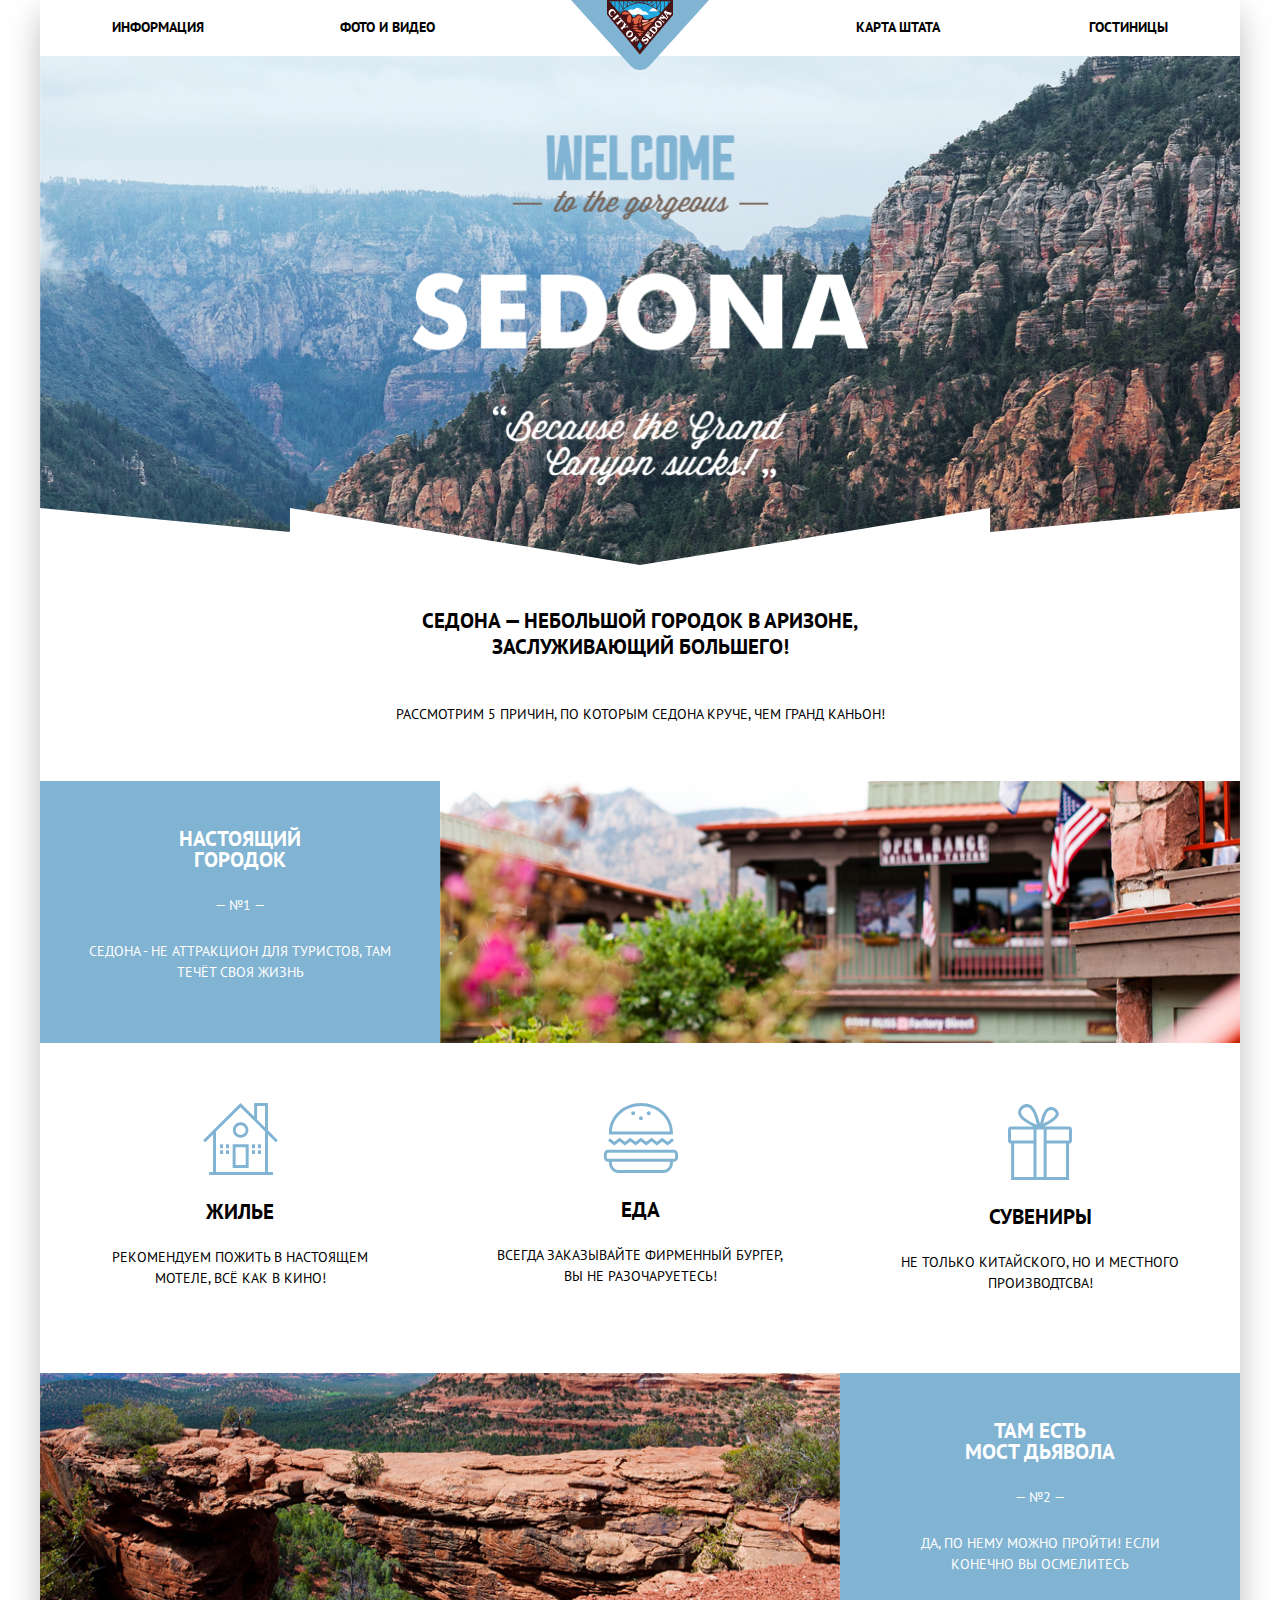
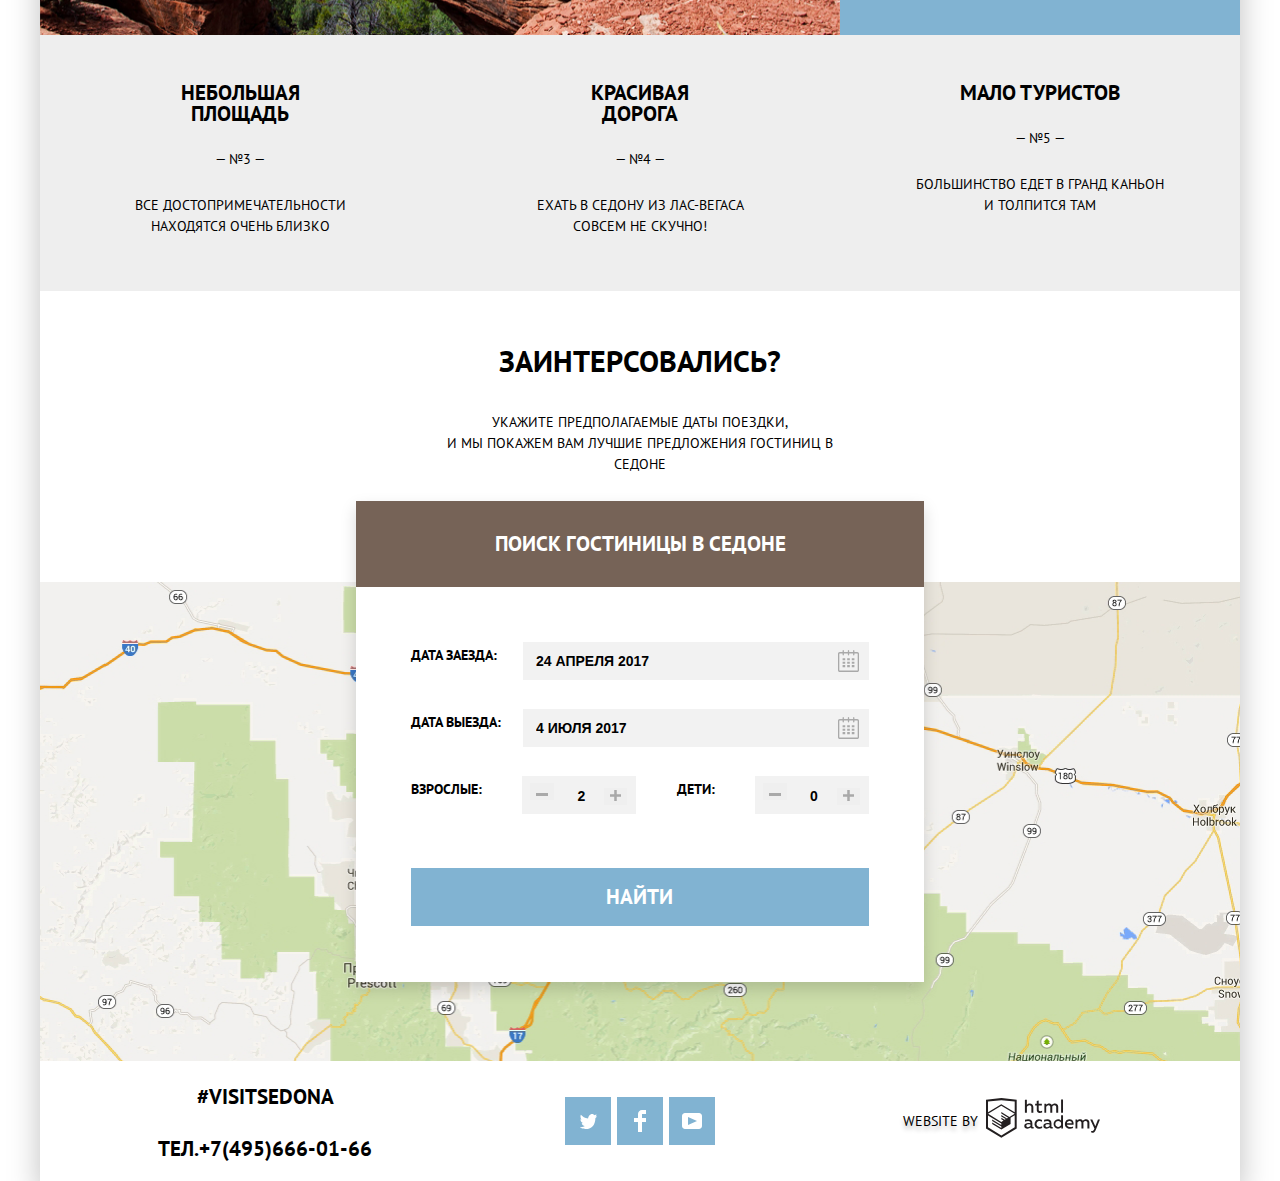
==== index.html @ 3cff4881 "Преобразовала html и css, исправила ошибки в Валидаторе" ====
<!DOCTYPE html>
<html class="page" lang="ru">
   <head>
      <meta charset="utf-8">
      <title>HTML Academy: Седона</title>
      <link href="https://fonts.googleapis.com/css2?family=PT+Sans:wght@400;700&display=swap" rel="stylesheet">
      <link href="normalize.css" rel="stylesheet">
      <link href="css/style.css" rel="stylesheet">
   </head>
   <body class="page-body">
      <div class="page-body-wrapper">
         <!--
            <p>Репозиторий создан для обучения на профессиональном онлайн‑курсе «<a href="https://htmlacademy.ru/intensive/htmlcss">HTML и CSS, уровень 1</a>».</p> -->
         <header class="main-header">
            <nav class="main-navigation">
               <a class="main-header-logo">
               <img src="img/logo.svg" width="138" height="70" alt="Логотип туристического города Седона">
               </a>
               <div class="main-header-bar">
                  <div class="main-navigation-wrapper">
                     <ul class="site-navigation">
                        <li class="site-navigation-item site-navigation-item-left"> <a href="#"> Информация </a></li>
                        <li class="site-navigation-item site-navigation-item-left"> <a href="#"> Фото и видео </a></li>
                        <li class="site-navigation-item site-navigation-item-right"> <a href="#"> Карта штата </a></li>
                        <li class="site-navigation-item site-navigation-item-right"> <a href="hotels.html"> Гостиницы </a></li>
                     </ul>
                  </div>
               </div>
            </nav>
         </header>
         <main class="page-index container">
            <h1 class="visually-hidden"> Туристический город Седона </h1>
            <section class="image">
               <h2 class="visually-hidden"> Баннер г. Седона </h2>
               <img class="background-banner" src="img/sedonaview.jpg" width="1200" height="509" alt="Баннер г. Седона">
               <img class="background-text" src="img/welcome.png" width="457" height="351" alt=""> 
               <img class="image-line" src="img/Shape.png" width="1200" height="57" alt=""> 
            </section>
            <section class="subtitle">
               <h2 class="subtitle-title"> Седона &mdash; небольшой городок в Аризоне, заслуживающий большего! </h2>
               <p>Рассмотрим 5 причин, по которым Седона круче, чем Гранд каньон!</p>
            </section>
            <section class="features">
               <ul class="features-list">
                  <li class="feature-item">
                     <div class="feature-item-one">
                        <div class="feature-item-one-content">
                           <h3 class="section-title"> Настоящий городок </h3>
                           <p class="number">&#8212; №1 &#8212;</p>
                           <p>Седона - не аттракцион для туристов, там течёт своя жизнь</p>
                        </div>
                        <div class="feature-item-one-photo">
                           <img src="img/realcity.jpg" width="800" height="256" alt="Фотография г. Седона">
                        </div>
                     </div>
                     <h3 class="visually-hidden"> Что есть в Седоне? </h3>
                     <ul class="tourism-list">
                        <li class="tourism-item">
                           <div><img src="img/icon-house.svg" width="75" height="72" alt=""></div>
                           <h3 class="section-title"> Жилье </h3>
                           <p>Рекомендуем пожить в настоящем мотеле, всё как в кино!</p>
                        </li>
                        <li class="tourism-item">
                           <div><img src="img/icon-food.svg" width="75" height="70" alt=""></div>
                           <h3 class="section-title"> Еда </h3>
                           <p>Всегда заказывайте фирменный бургер, Вы не разочаруетесь!</p>
                        </li>
                        <li class="tourism-item">
                           <div><img src="img/icon-souvenirs.svg" width="64" height="77" alt=""></div>
                           <h3 class="section-title"> Сувениры</h3>
                           <p>Не только китайского, но и местного производтсва!</p>
                        </li>
                     </ul>
                  </li>
                  <li class="feature-item">
                     <div class="feature-item-two">
                        <div class="feature-item-two-content">
                           <h3 class="section-title"> Там есть<br> мост Дьявола </h3>
                           <p>&#8212; №2 &#8212;</p>
                           <p>Да, по нему можно пройти! Если конечно Вы осмелитесь </p>
                        </div>
                        <div class="feature-item-two-photo">
                           <img src="img/devilbridge.jpg" width="800" height="256" alt="Фотография моста Дьявола"> 
                        </div>
                     </div>
                  </li>
               </ul>
               <ul class="feature-item-content">
                  <li class="feature-item">
                     <h3 class="section-title">Небольшая площадь</h3>
                     <p>&#8212; №3 &#8212;</p>
                     <p>Все достопримечательности находятся очень близко </p>
                  </li>
                  <li class="feature-item">
                     <h3 class="section-title">Красивая дорога</h3>
                     <p>&#8212; №4 &#8212;</p>
                     <p>Ехать в Седону из Лас-Вегаса совсем не скучно!</p>
                  </li>
                  <li class="feature-item">
                     <h3 class="section-title"> Мало туристов </h3>
                     <p>&#8212; №5 &#8212;</p>
                     <p>Большинство едет в Гранд каньон<br> и толпится там</p>
                  </li>
               </ul>
            </section>
            <section class="application">
               <h2 class="application-title"> Заинтерсовались?</h2>
               <p> Укажите предполагаемые даты поездки, <br> и мы покажем Вам лучшие предложения гостиниц в Седоне </p>
            </section>
            <section class="modal-application">
               <div class="modal-application-box">
                  <div class="modal-application-title">
                     <h2>Поиск гостиницы в Седоне</h2>
                  </div>
                  <div class="modal-application-search">
                     <form class="appointment-form" action="https://echo.htmlacademy.ru" method="post">
                        <div class="figure-days">
                           <label for="check-in-date">Дата заезда:</label>
                           <div class="window-metrics">
                              <input id="check-in-date" type="text" name="date" value="24 апреля 2017"> 
                              <a href="#">
                                 <svg aria-label="Иконка Календарь" width="21" height="23" viewBox="0 0 21 23" fill="none" xmlns="http://www.w3.org/2000/svg">
                                    <path fill-rule="evenodd" clip-rule="evenodd" d="M16.406 3.02498H19.251C20.217 3.02498 21 3.84698 21 4.86198V21.164C21 22.179 20.217 23 19.251 23H1.75C0.784 23 0 22.179 0 21.164V4.86198C0 3.84698 0.784 3.02498 1.75 3.02498H4.593V1.64798C4.593 1.26698 4.887 0.958984 5.25 0.958984C5.612 0.958984 5.906 1.26698 5.906 1.64798V3.02498H9.844V1.64798C9.844 1.26698 10.138 0.958984 10.501 0.958984C10.862 0.958984 11.156 1.26698 11.156 1.64798V3.02498H15.094V1.64798C15.094 1.26698 15.387 0.958984 15.75 0.958984C16.112 0.958984 16.406 1.26698 16.406 1.64798V3.02498ZM19.5646 21.484C19.6466 21.3979 19.691 21.2828 19.688 21.164H19.689V4.86198C19.689 4.60898 19.493 4.40298 19.252 4.40298H16.407V5.78098C16.407 6.16198 16.113 6.46998 15.751 6.46998C15.388 6.46998 15.095 6.16198 15.095 5.78098V4.40298H11.157V5.78098C11.157 6.16198 10.863 6.46998 10.502 6.46998C10.139 6.46998 9.845 6.16198 9.845 5.78098V4.40298H5.907V5.78098C5.907 6.16198 5.613 6.46998 5.251 6.46998C4.888 6.46998 4.594 6.16198 4.594 5.78098V4.40298H1.75C1.50263 4.40953 1.30696 4.61458 1.312 4.86198V21.164C1.30696 21.4114 1.50263 21.6164 1.75 21.623H19.251C19.3698 21.6201 19.4826 21.5701 19.5646 21.484Z" fill="#A9A9A9"/>
                                    <path fill-rule="evenodd" clip-rule="evenodd" d="M4.59399 9.2251H7.21899V11.2911H4.59399V9.2251ZM4.59399 12.6681H7.21899V14.7351H4.59399V12.6681ZM7.21899 16.1121H4.59399V18.1781H7.21899V16.1121ZM9.18799 16.1121H11.813V18.1781H9.18799V16.1121ZM11.813 12.6681H9.18799V14.7351H11.813V12.6681ZM9.18799 9.2251H11.813V11.2911H9.18799V9.2251ZM16.406 16.1121H13.781V18.1781H16.406V16.1121ZM13.781 12.6681H16.406V14.7351H13.781V12.6681ZM16.406 9.2251H13.781V11.2911H16.406V9.2251Z" fill="#A9A9A9"/>
                                 </svg>
                              </a>
                           </div>
                        </div>
                        <div class="figure-days">
                           <label for="check-out-date">Дата выезда:</label>
                           <div class="window-metrics">
                              <input id="check-out-date" type="text" name="date" value="4 июля 2017">
                              <a href="#">
                                 <svg  aria-label="Иконка Календарь" width="21" height="23" viewBox="0 0 21 23" fill="none" xmlns="http://www.w3.org/2000/svg">
                                    <path fill-rule="evenodd" clip-rule="evenodd" d="M16.406 3.02498H19.251C20.217 3.02498 21 3.84698 21 4.86198V21.164C21 22.179 20.217 23 19.251 23H1.75C0.784 23 0 22.179 0 21.164V4.86198C0 3.84698 0.784 3.02498 1.75 3.02498H4.593V1.64798C4.593 1.26698 4.887 0.958984 5.25 0.958984C5.612 0.958984 5.906 1.26698 5.906 1.64798V3.02498H9.844V1.64798C9.844 1.26698 10.138 0.958984 10.501 0.958984C10.862 0.958984 11.156 1.26698 11.156 1.64798V3.02498H15.094V1.64798C15.094 1.26698 15.387 0.958984 15.75 0.958984C16.112 0.958984 16.406 1.26698 16.406 1.64798V3.02498ZM19.5646 21.484C19.6466 21.3979 19.691 21.2828 19.688 21.164H19.689V4.86198C19.689 4.60898 19.493 4.40298 19.252 4.40298H16.407V5.78098C16.407 6.16198 16.113 6.46998 15.751 6.46998C15.388 6.46998 15.095 6.16198 15.095 5.78098V4.40298H11.157V5.78098C11.157 6.16198 10.863 6.46998 10.502 6.46998C10.139 6.46998 9.845 6.16198 9.845 5.78098V4.40298H5.907V5.78098C5.907 6.16198 5.613 6.46998 5.251 6.46998C4.888 6.46998 4.594 6.16198 4.594 5.78098V4.40298H1.75C1.50263 4.40953 1.30696 4.61458 1.312 4.86198V21.164C1.30696 21.4114 1.50263 21.6164 1.75 21.623H19.251C19.3698 21.6201 19.4826 21.5701 19.5646 21.484Z" fill="#A9A9A9"/>
                                    <path fill-rule="evenodd" clip-rule="evenodd" d="M4.59399 9.2251H7.21899V11.2911H4.59399V9.2251ZM4.59399 12.6681H7.21899V14.7351H4.59399V12.6681ZM7.21899 16.1121H4.59399V18.1781H7.21899V16.1121ZM9.18799 16.1121H11.813V18.1781H9.18799V16.1121ZM11.813 12.6681H9.18799V14.7351H11.813V12.6681ZM9.18799 9.2251H11.813V11.2911H9.18799V9.2251ZM16.406 16.1121H13.781V18.1781H16.406V16.1121ZM13.781 12.6681H16.406V14.7351H13.781V12.6681ZM16.406 9.2251H13.781V11.2911H16.406V9.2251Z" fill="#A9A9A9"/>
                                 </svg>
                              </a>
                           </div>
                        </div>
                        <div class="figure-people">
                           <label for="quantity-adults">Взрослые:</label>
                           <div class="figure-person">
                              <button class="enlarge enlarge-minus">
                                 <svg aria-label="Уменьшить количество" width="12" height="3" viewBox="0 0 12 3" fill="none" xmlns="http://www.w3.org/2000/svg">
                                    <rect width="12" height="3" fill="#A9A9A9"/>
                                 </svg>
                              </button>
                              <input id="quantity-adults" type="number" min="1" max="10" step="1" value="2">
                              <button  class="enlarge enlarge-plus">
                                 <svg  aria-label="Увеличить количество" width="11" height="11" viewBox="0 0 11 11" fill="none" xmlns="http://www.w3.org/2000/svg">
                                    <path fill-rule="evenodd" clip-rule="evenodd" d="M4.23086 6.76932V11H6.76932V6.76932H11V4.23086H6.76932V0H4.23085V4.23086H0V6.76932H4.23086Z" fill="#A9A9A9"/>
                                 </svg>
                              </button>
                           </div>
                           <label for="quantity-children">Дети:</label>
                           <div class="figure-person">
                              <button  class="enlarge enlarge-minus">
                                 <svg aria-label="Уменьшить количество" width="12" height="3" viewBox="0 0 12 3" fill="none" xmlns="http://www.w3.org/2000/svg">
                                    <rect width="12" height="3" fill="#A9A9A9"/>
                                 </svg>
                              </button>
                              <input id="quantity-children" type="number" min="0" max="10" step="1" value="0">
                              <button  class="enlarge enlarge-plus">
                                 <svg aria-label="Уменьшить количество" width="11" height="11" viewBox="0 0 11 11" fill="none" xmlns="http://www.w3.org/2000/svg">
                                    <path fill-rule="evenodd" clip-rule="evenodd" d="M4.23086 6.76932V11H6.76932V6.76932H11V4.23086H6.76932V0H4.23085V4.23086H0V6.76932H4.23086Z" fill="#A9A9A9"/>
                                 </svg>
                              </button>
                           </div>
                        </div>
                        <div class="modal-search">
                           <button class="button-search button" type="submit">Найти</button>
                        </div>
                     </form>
                  </div>
               </div>
               <div class="map">
                  <h3 class="visually-hidden"> Карта г. Седоны </h3>
                  <img src="img/map.jpg" width="1199" height="594" alt="г. Седона на карте">
               </div>
            </section>
         </main>
         <footer class="page-footer-one page-footer main-footer">
            <div class="footer-container">
               <section class="footer-contacts">
                  <h2 class="visually-hidden"> Наши контакты </h2>
                  <p>#VISITSEDONA</p>
                  <br>
                  <p> тел.<a class="contacts-phone" href="tel:+7(495)666-01-66">+7(495)666-01-66</a></p>
               </section>
               <section class="footer-social">
                  <h2 class="visually-hidden"> Мы с соц. сетях </h2>
                  <ul>
                     <li>
                        <a class="social-button" href="#">
                           <span class="visually-hidden">Твиттер</span>
                           <svg role="img" aria-label="Логотип Твиттер" width="17" height="17" viewBox="0 0 17 17" fill="none" xmlns="http://www.w3.org/2000/svg">
                              <path d="M10.95 1.14409C12.635 0.648089 13.934 1.41409 14.527 2.32309C15.2 2.09209 15.858 1.84209 16.538 1.61509C16.5249 2.30145 16.2117 2.94761 15.681 3.38309C16.366 3.55309 16.985 2.89209 16.985 2.89209C16.816 3.89209 15.979 4.68009 15.422 4.91609C15.191 11.6661 12.247 16.1331 5.34498 15.9981H4.89898C4.48898 15.9981 0.734977 15.5381 0.000976562 14.1111C2.27198 14.3071 3.89398 13.6891 4.69398 12.9341C3.73398 12.6341 2.01498 12.4571 1.71498 9.98409C2.06398 10.0901 2.27898 10.2121 2.90498 10.1031C1.70498 9.24709 0.373977 8.53009 0.447977 6.33009C0.732977 6.65809 1.51498 6.86609 1.78798 6.80209C1.08498 6.56109 -0.182023 3.44209 0.893977 1.85009C2.71198 3.70409 4.62898 5.45609 8.04598 5.62309C8.25398 3.33009 9.18298 1.79309 10.95 1.14409Z" fill="white"/>
                           </svg>
                        </a>
                     </li>
                     <li>
                        <a class="social-button" href="#">
                           <span class="visually-hidden">Фейсбук</span>
                           <svg role="img" aria-label="Логотип Фейсбук" width="12" height="22" viewBox="0 0 12 22" fill="none" xmlns="http://www.w3.org/2000/svg">
                              <path d="M12 4V0H8C5.79086 0 4 1.79086 4 4V8H0V12H4V22H8V12H12V8H8V4H12Z" fill="white"/>
                           </svg>
                        </a>
                     </li>
                     <li>
                        <a class="social-button" href="#">
                           <span class="visually-hidden">YouTube</span>
                           <svg role="img" aria-label="Логотип YouTube" width="20" height="16" viewBox="0 0 20 16" fill="none" xmlns="http://www.w3.org/2000/svg">
                              <path fill-rule="evenodd" clip-rule="evenodd" d="M3 0H17C18.65 0 20 1.35 20 3V13C20 14.65 18.65 16 17 16H3C1.35 16 0 14.65 0 13V3C0 1.35 1.35 0 3 0ZM6.027 4.002V11.998L15.014 8L6.027 4.002Z" fill="white"/>
                           </svg>
                        </a>
                     </li>
                  </ul>
               </section>
               <section class="footer-copyright">
                  <h2 class="visually-hidden"> Разработано </h2>
                  <p class="footer-copyright-text"> WEBSITE BY </p>
                  <a class="copyright" href="href=https://htmlacademy.ru/intensive/htmlcss">
                     <svg role="img" aria-label="Логотип HTML academy" width="115" height="41" viewBox="0 0 115 41" fill="none" xmlns="http://www.w3.org/2000/svg">
                        <path fill-rule="evenodd" clip-rule="evenodd" d="M15.5197 1.05737H15.3509L0 2.71895V31.4945L15.3509 40.8382L30.7018 31.4945V2.71895L15.5197 1.05737ZM77.0183 2.62185H75.0876V15.7311H77.0183V2.62185ZM40.8619 2.63264V7.76843C41.6131 6.9864 42.6386 6.5436 43.7105 6.53843C44.6823 6.47908 45.6329 6.84495 46.3253 7.54479C47.0177 8.24462 47.3866 9.21244 47.3399 10.2068V15.7634H45.367V10.4658C45.4231 9.94897 45.2754 9.43059 44.9566 9.02553C44.6377 8.62047 44.174 8.36218 43.6683 8.3079H43.3518C42.3456 8.36979 41.4321 8.9295 40.9041 9.80764V15.7634H38.8995V2.63264H40.8619ZM77.0183 31.4837H75.2775V30.0595C74.4828 31.1353 73.23 31.7538 71.9119 31.7211C69.4751 31.5528 67.5825 29.4822 67.5825 26.9845C67.5825 24.4867 69.4751 22.4162 71.9119 22.2479C73.1195 22.2052 74.2818 22.7203 75.0771 23.6505V18.3205H77.0183V31.4837ZM47.0656 30.0595C47.263 30.0515 47.4583 30.0152 47.6459 29.9516V31.3866C47.2482 31.5404 46.826 31.6172 46.4009 31.6132C45.6482 31.6769 44.9394 31.2429 44.639 30.5342C43.7036 31.31 42.5302 31.7227 41.3261 31.6995C39.733 31.6995 38.256 30.804 38.256 28.9482C38.256 26.65 40.3661 25.9379 42.1702 25.9379C42.9402 25.9505 43.707 26.0408 44.4596 26.2076V25.884C44.4596 24.805 43.6578 23.9742 42.1491 23.9742C41.0585 23.9764 39.9804 24.2116 38.9839 24.6647V22.8305C40.0678 22.451 41.204 22.2506 42.3495 22.2371C44.8394 22.2371 46.3693 23.4455 46.3693 26.1753V29.4121C46.3546 29.5668 46.401 29.721 46.4981 29.8406C46.5951 29.9601 46.7349 30.035 46.8862 30.0487H47.0656V30.0595ZM40.2711 28.8403C40.298 29.229 40.4761 29.5905 40.7655 29.844C41.055 30.0974 41.4317 30.2217 41.8115 30.189H41.9275C42.8819 30.1906 43.7973 29.8022 44.4702 29.11V27.5779C43.842 27.4414 43.2026 27.3655 42.5605 27.3513C41.5055 27.3513 40.2817 27.7074 40.2817 28.8403H40.2711ZM56.0229 22.9384C55.1962 22.4632 54.2596 22.2246 53.3115 22.2479H52.9422C51.7332 22.2873 50.5891 22.8166 49.7619 23.7192C48.9347 24.6218 48.4923 25.8236 48.5321 27.06V27.5024C48.6957 30.0004 50.805 31.8921 53.2482 31.7318C54.2519 31.7555 55.2477 31.5452 56.1601 31.1168V29.2718C55.3769 29.7215 54.4945 29.9591 53.5963 29.9624C52.5199 30.0288 51.4963 29.4793 50.9385 28.5356C50.3806 27.5918 50.3806 26.4095 50.9385 25.4658C51.4963 24.522 52.5199 23.9725 53.5963 24.039C54.461 24.0357 55.3066 24.2989 56.0229 24.7942V22.9384ZM66.1514 30.0595C66.3488 30.0515 66.5441 30.0152 66.7317 29.9516V31.3866C66.334 31.5404 65.9118 31.6172 65.4867 31.6132C64.734 31.6769 64.0252 31.2429 63.7248 30.5342C62.7894 31.31 61.616 31.7227 60.4119 31.6995C58.8188 31.6995 57.3417 30.804 57.3417 28.9482C57.3417 26.65 59.4518 25.9379 61.256 25.9379C62.0259 25.9505 62.7928 26.0408 63.5454 26.2076V25.884C63.5454 24.805 62.7436 23.9742 61.2349 23.9742C60.1443 23.9764 59.0662 24.2116 58.0697 24.6647V22.8305C59.1536 22.451 60.2897 22.2506 61.4353 22.2371C63.9252 22.2371 65.455 23.4455 65.455 26.1753V29.4121C65.4404 29.5668 65.4868 29.721 65.5838 29.8406C65.6809 29.9601 65.8207 30.035 65.972 30.0487H66.1514V30.0595ZM59.855 29.8481C59.5632 29.5943 59.3837 29.2311 59.3569 28.8403H59.378C59.378 27.7074 60.5385 27.3513 61.6569 27.3513C62.299 27.3655 62.9383 27.4414 63.5665 27.5779V29.11C62.8937 29.8022 61.9782 30.1906 61.0239 30.189H60.9078C60.5263 30.2247 60.1469 30.1019 59.855 29.8481ZM69.3271 26.9305C69.3271 25.2859 70.6308 23.9526 72.239 23.9526L72.2601 24.0066C73.4742 24.0066 74.5742 24.7382 75.0665 25.8732V28.0311C74.5856 29.1871 73.4673 29.9296 72.239 29.9084C70.6308 29.9084 69.3271 28.5752 69.3271 26.9305ZM83.3486 22.2479C86.8408 22.2479 88.0541 25.1395 87.4844 27.7397H80.922C81.1436 29.3582 82.6839 30.0163 84.2876 30.0163C85.2509 30.0196 86.2027 29.8021 87.0729 29.3797V31.1061C86.0736 31.5421 84.9939 31.7519 83.9078 31.7211C81.2385 31.7211 78.8963 30.189 78.8963 26.9521C78.8362 25.7502 79.2482 24.5736 80.0408 23.6841C80.8334 22.7945 81.9408 22.2658 83.1165 22.2155H83.3486V22.2479ZM80.8693 26.1753C80.9704 24.8237 82.1216 23.8104 83.4436 23.9095H83.4858C84.1064 23.8531 84.7196 24.08 85.1612 24.5295C85.6028 24.979 85.8275 25.6051 85.7752 26.24H80.8693V26.1753ZM89.489 31.4621V22.4961H91.2298V23.575C91.9777 22.7197 93.041 22.2229 94.1628 22.2047C95.2951 22.1328 96.3712 22.7163 96.9482 23.7153C97.7407 22.8335 98.8477 22.3161 100.018 22.2803C100.952 22.2327 101.859 22.6011 102.507 23.2901C103.154 23.9792 103.478 24.9213 103.394 25.8732V31.4837H101.39V25.9271C101.437 25.4734 101.306 25.0191 101.024 24.6647C100.743 24.3104 100.336 24.0852 99.8917 24.039H99.6174C98.7512 24.0941 97.9525 24.536 97.4335 25.2474V31.4837H95.4289V25.9271C95.4728 25.47 95.3357 25.0139 95.0481 24.6611C94.7606 24.3082 94.3467 24.088 93.8991 24.0497H93.6881C92.7466 24.1344 91.8915 24.6449 91.3564 25.4416V31.5161H89.5312L89.489 31.4621ZM113.977 22.4745H111.972L109.324 29.2718L106.306 22.4853H104.196L108.417 31.5484L108.237 32.0016C107.72 33.3611 107.003 34.0516 106.053 34.0516C105.75 34.0548 105.447 34.0112 105.156 33.9221V35.6161C105.536 35.7125 105.926 35.7632 106.317 35.7671C107.646 35.7671 108.902 35.0226 109.851 32.6813L113.977 22.4745ZM52.689 6.78658V3.54974L50.7266 4.01369V6.73264H49.144V8.49132H50.7899V12.9905C50.7231 13.817 51.0244 14.6301 51.61 15.2038C52.1955 15.7775 53.0028 16.0505 53.8073 15.9468C54.5996 15.9535 55.3875 15.8259 56.139 15.5692V13.8429C55.5727 14.0781 54.9672 14.199 54.356 14.199C53.2165 14.199 52.689 13.8105 52.689 12.6237V8.5129H55.8541V6.78658H52.689ZM58.3862 15.7526V6.75421H60.1376V7.83316C60.8811 6.97655 61.9403 6.476 63.0601 6.45211C64.1624 6.38099 65.2146 6.93142 65.8032 7.88711C66.5958 7.00534 67.7028 6.48794 68.8734 6.45211C69.8138 6.41462 70.7233 6.79859 71.364 7.50353C72.0046 8.20846 72.3126 9.16418 72.2073 10.1205V15.7418H70.2028V10.1853C70.2499 9.73151 70.1184 9.27721 69.8373 8.92287C69.5561 8.56853 69.1485 8.34334 68.7046 8.29711H68.4619C67.5957 8.35228 66.797 8.7942 66.278 9.50553V15.7418H64.2734V10.1853C64.3206 9.73151 64.1891 9.27721 63.9079 8.92287C63.6268 8.56853 63.2191 8.34334 62.7752 8.29711H62.5326C61.5911 8.38181 60.736 8.89229 60.2009 9.68895V15.7634H58.3862V15.7526ZM28.6972 30.3033L28.7078 30.2968L28.6972 30.3184V30.3033ZM28.6972 18.3205V30.3033L15.3509 38.4321L2.00459 30.3184V18.5147L15.2876 26.6068V28.0311L6.18257 22.5284V23.9418L15.3404 29.5632V31.0629L6.19312 25.4955V26.9521L15.3509 32.5734L24.5826 26.9197V20.8129L28.6972 18.3205ZM28.7078 16.7776L25.0362 18.9355L23.3482 20.0145L15.3087 15.0837V16.4971L22.156 20.7266L22.0083 20.8237L20.9532 21.4063L15.2876 17.9537V19.3995L19.761 22.1184L18.706 22.8413L15.3298 20.7913V22.2047L17.5454 23.5426L15.2982 24.9021L2.11009 16.864L15.3087 8.72869L28.7078 16.7776ZM15.2876 7.27211L28.7078 15.3534V4.56395L15.3615 3.12895L2.01514 4.56395V15.3534L15.2876 7.27211Z" fill="#231F20"/>
                     </svg>
                  </a>
               </section>
            </div>
         </footer>
      </div>
   </body>
</html>
---- css/style.css ----
/*Variables */
 :root {
     --basic-white:#FFFFFF;
     --basic-black:#000000;
     --basic-extra-dark:#333333;
    /*текст*/
     --basic-neutral:#EEEEEE;
    /*часть фона*/
     --basic-blue-light:#81B3D2;
     --basic-grey-light-neutral:rgba(255, 255, 255, 0.9);
    /*фон для footer*/
     --basic-grey:#666666;
    /*текст для рейтинг на внутренней стр.*/
     --basic-grey-light:#BDBBBC;
    /*нажатие для footer-copyright*/
     --basic-grey-lighten:#E5E5E5;
    /* border-bottom для 2 стр*/
     --basic-grey-special:#CACACA;
    /*стрелки*/
     --basic-grey-calm:#A9A9A9;
     --basic-grey-dark:#6A6A6A;
    /*заблокированные чекбоксы*/
    /*Button*/
    /*для блока "Поиск гостиниц в Седоне и коричневых кнопок*/
     --basic-brown:#604E43;
    /*наведение*/
     --basic-brown-light:#766357;
    /*покой*/
     --basic-brown-dark:#503E33;
    /*нажатие*/
     --brown-ultra-light:#F2F2F2;
    /*окно подложка покой + рейтинг*/
     --brown-ultra-lighten:#EBEBEB;
    /*окно подложка наведение*/
    /*для голубых кнопок*/
     --basic-blue-light:#81B3D2;
     --basic-blue:#669EC0;
     --basic-blue-dark:#5496BD;
}
 body {
     position: relative;
     z-index: 1;
     min-width: 1200px;
     margin: 0;
     padding: 0;
     font-family: "PT Sans", Arial, sans-serif;
     font-size: 14px;
     line-height: 21px;
     font-weight: 400;
     color: var(--basic-black);
     text-transform: uppercase;
     background-color: var(--basic-white);
     background-repeat: no-repeat;
}
 img {
     max-width: 100%;
     height: auto;
}
 a {
     text-decoration: none;
}
 .visually-hidden {
     position: absolute;
     width: 1px;
     height: 1px;
     margin: -1px;
     border: 0;
     padding: 0;
     white-space: nowrap;
     clip-path: inset(100%);
     clip: rect(0 0 0 0);
     overflow: hidden;
}
/*Main-header*/
 .main-header {
     width: 1200px;
     justify-self: center;
}
 .main-header-logo {
     position: absolute;
     z-index: 3;
}
 .main-header-bar {
     background-color: var(--basic-white);
     height: 56px;
}
 .image {
     display: flex;
     flex-direction: column;
     align-items: center;
     justify-content: center;
     position: relative;
}
 .background-text {
     position: absolute;
}
 .image-line{
     position: absolute;
     bottom: 0;
}
/*Main-navigation*/
 .main-navigation-wrapper {
     grid-template-columns: max-content;
     background-color: var(--basic-white);
     width: 1200px;
     min-height: 56px;
}
 .main-navigation {
     font-size: 14px;
     line-height: 26px;
     font-weight: 700;
     color: var(--basic-black);
     background-color: transparent;
}
/* User navigation */
 .main-navigation {
     display: flex;
     flex-wrap: wrap;
     flex-direction: column;
     align-items: center;
     margin: 0;
     padding: 0;
}
 .site-navigation a {
     color: var(--basic-black);
}
 .site-navigation-item {
     color: var(--basic-black);
     width: 300px;
}
 .site-navigation-item a {
     text-decoration:none;
}
 .site-navigation-item a:hover {
     color: var(--basic-blue-light);
}
 .site-navigation-item a:active {
     color:var(--basic-black);
     opacity: 0.3;
}
 .site-navigation {
     list-style: none;
     display: flex;
     flex-wrap: wrap;
     padding: 0;
}
 .site-navigation-item-left {
     text-align: left;
}
 .site-navigation-item-right {
     text-align: right;
}
 .site-navigation-current a:not([href]) {
     background-color: var(--basic-white);
}
 .site-navigation-item:last-child a {
     padding-right: 72px;
}
 .site-navigation-item:first-child a {
     padding-left: 72px;
}
/*container main */
 .container {
     width: 1200px;
     margin: 0 auto;
     padding: 0;
}
 .page-index {
     text-align: center;
}
/*Subtitle*/
 .subtitle {
     text-align: center;
     display: flex;
     flex-wrap: wrap;
     flex-direction: column;
     height: 216px;
     padding: 0;
}
 .subtitle p {
     width: 1200px;
     margin: 0;
}
 .subtitle-title {
     margin: 42.5px 365px 16.5px;
     font-size: 21px;
     line-height: 26px;
     min-height: 80px;
}
/* Features */
 .tourism-item {
     display: flex;
     flex-direction: column;
     align-items: center;
     justify-content: flex-start;
}
 .tourism-item img {
     margin-top: 60px;
}
 .features-list, .tourism-list {
     list-style: none;
     margin: 0;
}
 .features-list {
     margin: 0;
     padding: 0;
}
 .feature-item {
     display: flex;
     flex-wrap: wrap;
     flex-direction: column;
     justify-content: flex-start;
     align-items: center;
}
 .feature-item-content {
     background-color: var(--basic-neutral);
     display: flex;
     flex-wrap: wrap;
     margin: 0;
     padding: 0;
}
 .feature-item-one, .feature-item-two {
     background-color: var(--basic-blue-light);
     color: var(--basic-white);
}
/*button общие критерии*/
 .button{
     font: inherit;
     text-align: center;
     vertical-align: middle;
     text-transform: uppercase;
     border: none;
}
/* footer*/
 .main-footer {
     background-color: var(--basic-grey-light-neutral);
     color: var(--basic-black);
     line-height: 26px;
     width: 1200px;
     justify-self: center;
}
/*contacts-phone*/
 .contacts-phone {
     color: inherit;
}
 .footer-contacts {
     font-size: 21px;
     font-weight: 700;
     padding-top: 23px;
     text-align: center;
     margin-left: 50px;
}
 .footer-contacts p {
     padding:0;
     margin: 0;
}
/*footer-social соц сети*/
 .footer-social ul {
     list-style: none;
     display: flex;
     flex-wrap: wrap;
     justify-content: center;
     margin: 0 auto;
     padding: 0;
}
/* Social button */
 .social-button {
     display: flex;
     flex-wrap: wrap;
     align-items: center;
     justify-content: center;
     width: 46px;
     height: 48px;
     background-color: var(--basic-blue-light);
     color: inherit;
     margin: 36px 3px;
}
 .social-button:hover {
     background-color: var(--basic-blue);
}
 .social-button:active {
     background-color: var(--basic-blue-dark);
}
 .social-button:active path {
     opacity: 0.3;
}
/*footer-copyright*/
 .footer-copyright {
     font-size: 14px;
     font-weight: 400;
}
 .copyright {
     list-style: none;
     color: var(--basic-black);
}
 .copyright:hover path {
     fill: var(--basic-blue-light);
}
 .copyright:active path {
     fill:var(--basic-grey-light);
}
/*Модальные окна*/
 .modal-application-search {
     display: flex;
     flex-wrap: wrap;
     flex-direction: column;
}
 .figure-days {
     display:flex;
     flex-wrap: wrap;
     justify-content: space-between;
}
 .appointment-form input {
     font-size: 14px;
     line-height: 26px;
     font-weight: 700;
     text-transform:uppercase;
}
 .window-metrics{
     background: var(--brown-ultra-light);
     width: 346px;
     height: 38px;
     border:none;
     margin-bottom: 29px;
     display: flex;
     justify-content: space-between;
}
 .figure-people {
     display: flex;
     justify-content: space-between;
}
 .figure-person{
     background: var(--brown-ultra-light);
     width: 114px;
     height: 38px;
}
 .figure-person input {
     width: 114px;
     height: 38px;
     text-align: center;
     border:none;
     background-color: transparent;
     border:none;
     outline: none;
}
 .figure-person:not(:last-child):{
     margin-right: 53px;
}
 .window-metrics input {
     color:var(--basic-black);
     text-align: left;
     border:none;
     width: 100%;
     background-color: transparent;
     padding-left: 13px;
     padding-right: 10px;
}
 .window-metrics input{
     background-color: var(--brown-ultra-light);
}
 .window-metrics input:hover {
     background-color:var(--brown-ultra-lighten);
}
 .window-metrics input:focus {
     background-color: var(--basic-white);
     outline: inherit;
}
 .figure-people input:focus{
     outline: inherit;
}
 .appointment-form {
     font-size: 14px;
     line-height: 26px;
     font-weight: 700;
     margin: 55px;
}
/* .window-metrics a {
     position: relative;
}
 .window-metrics a:focus {
     outline: inherit;
}
 */
 .window-metrics svg {
     transform: translate(-31px,7px);
     position: absolute;
     color:var(--basic-grey-calm);
}
 .window-metrics svg:hover path {
     fill:var(--basic-black);
}
 .window-metrics svg:active path {
     fill: var(--basic-blue-light);
}
 .enlarge {
     border:none;
     position: absolute;
}
 .enlarge :focus{
     outline: inherit;
}
 .enlarge-plus{
     transform: translate(25px,-28px);
}
 .enlarge-minus{
     transform: translate(8px,7px);
}
 .enlarge svg {
     color:var(--basic-grey-calm);
}
 .enlarge svg:hover path {
     fill:var(--basic-black);
}
 .enlargesvg:active path {
     fill: var(--basic-blue-light);
}
 .enlarge svg:hover rect {
     fill:var(--basic-black);
}
 .enlarge svg:active rect {
     fill: var(--basic-blue-light);
}
/*Убрать стрелки для браузера Google Chrome:*/
 input[type="number"]::-webkit-outer-spin-button, input[type="number"]::-webkit-inner-spin-button {
     -webkit-appearance: none;
     margin: 0;
}
/*Убрать стрелки для браузера Firefox:*/
 input[type="number"] {
     -moz-appearance: textfield;
}
 input[type="number"]:hover, input[type="number"]:focus {
     -moz-appearance: number-input;
}
/*Убрать стрелки Для других браузеров */
 input[type=number]::-webkit-inner-spin-button, input[type=number]::-webkit-outer-spin-button {
     -webkit-appearance: none;
     margin: 0;
}
/*страница 2 Внутренняя */
/*filter-search*/
 .filter-search {
     position: relative;
     color: var(--basic-white);
     background-image: url("../img/background.png");
     background-color: var(--basic-blue-dark);
     width: 1200px;
     min-height:217px;
}
 .filter-list {
     list-style: none;
}
 .price-controls {
     border: 2px solid var(--basic-white);
     border-radius: 2px;
     height:36px;
     width:317px;
     display: flex;
     flex-wrap: wrap;
     align-items: center;
     justify-content: space-around;
}
 .min-price::after {
     content:"";
     position: absolute;
     transform: translate(38px,-2px);
     padding: 0;
     width: 2px;
     height: 22px;
     background: var(--basic-white);
}
 .range-filter {
     background-color: transparent;
     padding: 0;
     margin: 0;
}
 .range-controls {
     margin-top: 20px;
     position: relative;
}
 .range-controls .scale {
     height: 2px;
     background: var(--basic-white);
     opacity: 0.3;
     margin: 0;
     width: 316px;
     margin-bottom: 33px;
}
 .range-controls .bar {
     width: 248px;
     height: 2px;
     background:var(--basic-white);
     opacity: 1;
    /*почему шкала не становится яркой, как сделать?*/
     position: absolute;
}
 .range-controls .toggle {
     width: 3.82px;
     height: 3.8px;
     padding: 0;
     border: 7.64px solid #ffffff;
     background-color: #ababab;
     border-radius: 50%;
     box-shadow: 0 1.91px rgba(171, 171, 171, 0.3);
     position: absolute;
     top: -7px;
}
 .range-controls .toggle-min:hover, .range-controls .toggle-max:hover {
     width: 4.6px;
     height: 4.36px;
     padding: 0;
     border: 9px solid #ffffff;
     background-color: #ababab;
     border-radius: 50%;
     box-shadow: 0 1.91px rgba(171, 171, 171, 0.3);
     position: absolute;
     top: -7px;
     left: 0;
}
 .range-controls .toggle-max:hover {
     left: 248px;
}
 .range-controls .toggle-min {
     left: 0px;
}
 .range-controls .toggle-max {
     left: 248px;
}
 .demonstrate-controls {
     margin-left: 84px;
}
/*total-search НАЙДЕНО:3*/
 .sorting {
     min-height: 86px;
     display: flex;
     flex-wrap: wrap;
     align-items: center;
     margin: 0;
     padding: 0px 73px;
     border-bottom: 1px solid var(--basic-grey-lighten);
}
 .sorting h3 {
     margin-right: 46px;
     padding: 0;
}
 .sorting h4 {
     margin-right: 40px ;
     padding: 0;
}
 .sort-list {
     margin-right: auto;
     display: flex;
     list-style: none;
     flex-wrap: wrap;
     position: relative;
     padding: 0;
}
 .sort-item:not(:last-child) {
     margin-right: 32px;
}
 .total-search h4, .sort-list {
     font-size: 12px;
     line-height: 18px;
     font-weight: 400;
}
 .sort-list a {
     color: var(--basic-black);
     opacity: 0.3;
}
 .sort-list a:focus {
     color: var(--basic-black);
     opacity: 1;
}
 .sort-item-price {
     color: var(--basic-blue-light);
     opacity: 1;
}
 .sort-item a {
     color: var(--basic-black);
     opacity: 0.3;
     border-bottom: 1px dashed var(--basic-blue-light);
}
 .sort-item a:hover {
     color: var(--basic-blue-light);
     opacity: 1;
     border-bottom: 1px dashed var(--basic-blue-light);
}
 .sort-item a:active {
     color:var(--basic-black);
     opacity: 1;
}
 .button-arrow {
     background-color: var(--basic-white);
     padding:0;
     border:none;
}
 .arrows {
     border:none;
     outline: none;
}
 .button-arrow-up {
     color: var(--basic-grey-special);
     margin-right: 12px;
}
 .button-arrow:hover path {
     fill: var(--basic-black);
}
 .button-arrow:active path{
     fill: var(--basic-blue-light);
}
 .button-arrow-down {
     color: var(--basic-blue-light);
}
/* results-searc Найденные варианты*/
 .total-search h3, .results-search h4 {
     font-size: 21px;
     line-height: 26px;
     font-weight: 700;
}
 .results-search ul {
     padding: 0;
     list-style: none;
}
 .results-search {
     color: inherit;
}
 .results-search p {
     font-size: 14px;
     line-height: 21px;
     font-weight: 400;
}
 .hotel-link {
     color: var(--basic-white);
     text-transform: uppercase;
}
 a.hotel-link {
     display: inline-block;
     font-size: 14px;
     line-height: 21px;
     font-weight: 400;
     padding: 3px 17px 3px 16px;
    /*при увеличении текста сверху - кнопки растягиваются, как этого избежать? */
}
 .hotel-link-details {
     background-color: var(--basic-blue-light);
     margin-right: 5px;
}
 .hotel-link-details:hover {
     background-color:var(--basic-blue);
     opacity: 1;
}
 .hotel-link-details:active {
     background-color:var(--basic-blue-dark);
     color: rgba(255, 255, 255, 0.3);
}
 .hotel-link-booking{
     background-color: var(--basic-brown-light);
}
 .hotel-link-booking:hover {
     background-color:var(--basic-brown);
     opacity: 1;
}
 .hotel-link-booking:active {
     background-color: var(--basic-brown-dark);
     color: rgba(255, 255, 255, 0.3);
}
 .rating {
     background-color: var(--brown-ultra-light);
     color: var(--basic-grey);
     text-transform: uppercase;
     padding: 3px 12px 3px 15px;
     margin-top: 43px;
}
 .hotel a, .total-search a {
     color: var(--basic-black);
}
 .total-search .hotel {
     list-style: none;
     padding: 0;
     margin: 0;
}
/*hotel-name*/
 h4.hotel-title {
     font-size: 21px;
     line-height: 26px;
     font-weight: 700;
     padding: 0;
     margin: 0;
}
 .hotel-name {
     list-style: none;
     color: var(--basic-black);
     padding: 0;
     margin: 0;
}
 .hotel-name:hover {
     color: var(--basic-blue-light);
}
 .hotel-name:active {
     color:var(--basic-black);
     opacity: 0.3;
}
/* Grid Сетка на гридах*/
 .page {
     height: 100%;
}
 .page-body {
     min-height: 100%;
     display: grid;
     grid-template-rows: min-content 1fr min-content;
     align-content: start;
}
 .tourism-item p{
     text-align: center;
     max-width: 300px;
     margin-left: 50px;
     margin-right: 50px;
     margin-bottom: 82px;
     padding-bottom: 0;
}
 .feature-item-content p {
     padding: 0;
     width: 262px;
     margin-left: 69px;
     margin-right: 69px;
     text-align: center;
}
 .tourism-list {
     display: grid;
     grid-template-columns: 1fr 1fr 1fr;
     margin: 0;
     padding: 0;
     list-style: none;
     min-height: 330px;
     width: 100%;
}
 .feature-item-one {
     display: flex;
     flex-wrap: wrap;
     align-items: stretch;
     justify-content: flex-start;
}
 .feature-item-one-content, .feature-item-two-content {
     display: flex;
     flex-wrap: wrap;
     flex-direction: column;
     justify-content: flex-start;
     width: 400px;
}
 .feature-item-two-content {
     text-align: right;
     order:1;
}
 .feature-item-two-content p, .feature-item-one-content p {
     text-align: center;
     margin-left: 49px;
     margin-right: 49px;
}
 .feature-item-two-content h3{
     text-align: center;
}
 .feature-item-two {
     display: flex;
     flex-wrap: wrap;
     align-items: stretch;
}
 .feature-item-one-photo img{
     height: 100%;
}
 .feature-item-two-photo img{
     min-height: 100%;
}
 .feature-item-two-content{
     text-align: right;
}
 .application {
     min-height: 291px;
     padding:0 382PX;
     display: flex;
     flex-wrap: wrap;
     flex-direction: column;
     text-align: center;
}
 .application-title {
     text-transform: uppercase;
     margin-top: 58px;
     font-size: 30px;
     line-height: 24px;
     font-weight: 700;
}
 .main-footer .footer-container {
     display: grid;
     grid-template-columns: 1fr 1fr 1fr;
}
 .footer-copyright{
     display: flex;
     flex-wrap: wrap;
     align-items: center;
     justify-content: flex-end;
     padding-right: 139px;
}
 .footer-copyright-text {
     text-shadow: 0px 4px 4px rgba(0, 0, 0, 0.25);
     margin-right: 8.2px;
}
/*Сетка на грилах для внутр страницы*/
 .hotels {
     padding:0;
     margin: 0;
     display: flex;
     flex-wrap: wrap;
     flex-direction: column;
     justify-content: flex-start;
}
 .filter-criterias {
     flex-wrap: wrap;
     display: flex;
     flex-direction: column;
     margin: 0;
     padding: 0;
     border: none;
     font-size: 16px;
     line-height: 21px;
     font-weight: 700;
}
 .filter {
     display: flex;
     flex-wrap: wrap;
     padding:26px 72px;
}
 .filter ul {
     padding: 0;
     margin: 0;
     list-style: none;
     line-height: 18px;
}
 .filter-option:not(:last-child) {
     padding-bottom: 25px;
}
 .filter-option {
     font-size: 14px;
     line-height: 21px;
     font-weight: 400;
}
 .filter-option label {
     position: relative;
     display: block;
     cursor: pointer;
     user-select: none;
}
 .filter-criterias .filter-list{
     padding-left: 40px;
}
 .filter-criterias-house {
     margin-left: 119px;
}
 .filter-criterias legend {
     margin-bottom: 24px;
}
 .filter-criterias-price {
     display: flex;
     flex-direction: column;
     margin-left: auto;
     padding: 0;
     border: none;
}
 .filter-criterias-price legend {
     margin-bottom: 10px;
     font-weight: 700;
     font-size: 16px;
     line-height: 21px;
}
 .filter-button {
     background-color: transparent;
     color: var(--basic-white);
     border: 1px solid var(--basic-white);
     padding: 7px 35px 8px 36px;
     align-self: center;
     font-size: 14px;
     line-height: 21px;
     font-weight: 400;
}
 .filter-button:hover {
     background-color: var(--basic-white);
     color: var(--basic-black);
}
 .filter-button:focus {
     background-color: var(--basic-white);
     color: var(--basic-black);
     outline: inherit;
}
 .filter-input-checkbox:not(:checked) + label::before {
     content: "";
     position: absolute;
     left: -39px;
     top: 0;
     width: 19px;
     height: 19px;
     border: 2px solid rgba(255, 255, 255, 1);
     border-radius: 15%;
}
 .filter-input-checkbox:checked + label::before {
     content: "";
     position: absolute;
     left: -39px;
     top: 0;
     width: 23px;
     height: 23px;
     background-image: url("../img/border.svg");
     background-repeat: no-repeat;
     background-position: 0 0;
}
 .filter-input-checkbox:checked + label::after {
     content: "";
     position: absolute;
     top: 0px;
     left: -35px;
     width: 21.72px;
     height: 16.76px;
     background-image: url("../img/tick.svg");
     background-repeat: no-repeat;
     background-position: 0 0;
}
 .filter-input-checkbox:focus + label::before {
     outline: thin dotted;
     outline: 5px auto -webkit-focus-ring-color;
}
 .filter-input-checkbox:focus + label::before {
     outline: thin dotted;
     outline: 5px auto -webkit-focus-ring-color;
}
 .filter-input-checkbox:disabled + label, .filter-input-checkbox:checked:disabled + label, .filter-input-checkbox:disabled:hover + label, .filter-input-checkbox:disabled:focus + label {
     color: var(-- --basic-grey-dark);
     pointer-events: none;
}
 .hotels-list {
     padding: 23px 72px;
     margin: 0;
     display: flex;
     flex-wrap: wrap;
     border-bottom: 1px solid var(--basic-grey-lighten);
}
 .hotel-photo {
     margin-top: 7px;
     margin-right: 24px;
     padding: 0;
     order: -2;
}
 .hotel-prestige {
     padding: 0;
     margin-left: auto;
}
 .stars {
     display: flex;
     flex-wrap: wrap;
     justify-content: flex-end;
}
 .stars li:not(:last-child) {
     padding-right: 6px;
}
 a.hotel-link {
     color: var(--basic-white);
     font-size: 14px;
     line-height: 21px;
     font-weight: 700;
     text-align: center;
}
 .hotel-type, .hotel-booking {
     display: flex;
     flex-wrap: wrap;
     flex-direction: column;
}
 .hotel-reserve{
     display: flex;
     flex-wrap: wrap;
}
 .modal-application-box{
     position: absolute;
     bottom: 199px;
     margin-left: 316px;
     margin-right: 316px;
     z-index: 4;
     display: flex;
     flex-wrap: wrap;
     flex-direction: column;
     align-items: center;
     box-shadow: 0px 7px 15px rgba(0, 1, 1, 0.15);
}
 .modal-application-title {
     background-color: var(--basic-brown-light);
     width: 568px;
}
 .modal-application-title:hover {
     background-color:var(--basic-brown);
     opacity: 1;
}
 .modal-application-title h2:active {
     background-color: var(--basic-brown-dark);
     color: rgba(255, 255, 255, 0.3);
}
 .modal-application h2 {
     font-size: 21px;
     line-height: 26px;
     font-weight: 700;
     padding: 30px 124px 30px 125px;
     color: var(--basic-white);
     margin: 0;
}
 .modal-application-search {
     background-color: var(--basic-white);
     width: 568px;
     height: 395px;
}
 .button-search {
     font-size: 21px;
     line-height: 26px;
     font-weight: 700;
     text-transform: uppercase;
     margin-top: 54px;
     background-color: var(--basic-blue-light);
     color: var(--basic-white);
     padding: 16px 182px 16px 181px;
     border:none;
     width: 458px;
     outline: inherit;
}
 .button-search:hover {
     background-color:var(--basic-blue);
     opacity: 1;
}
 .button-search:active, .button-search:focus {
     background-color:var(--basic-blue-dark);
     color: rgba(255, 255, 255, 0.3);
}
 .page-footer-one {
     z-index: 3;
     position: absolute;
     bottom: 0;
}
 .map {
     z-index: 2;
     position: relative;
}
 .map img {
     width: 100%;
}
 .max-price input, .min-price input {
     background-color: transparent;
     color: var(--basic-white);
     border:none;
     outline: none;
     width: 40px;
}
 .max-price, .min-price {
     font-size: 14px;
     line-height: 21px;
     font-weight: 400;
     position: absolute;
     transform: translate(-15px,-9px);
}
 .feature-item p {
     margin-top: 0;
     margin-bottom: 25px;
}
 .feature-item {
     min-height: 256px;
}
 .section-title {
     font-size: 21px;
     line-height: 21px;
     align-self: center;
     width: 160px;
     justify-content: center;
     padding: 0;
}
 .feature-item h3 {
     margin-top: 47px;
     margin-bottom: 25px;
     padding-bottom: 0;
}
 .tourism-item h3 {
     margin-top: 20px;
}
 .page-body-wrapper {
     width: 1200px;
     margin: 0 auto;
     background-color: var(--brown-ultra-light);
     position: relative;
     box-shadow: 0 15px 30px rgba(0,0,0,0.25);
}
 .main-header, .container, .main-footer {
     background-color: var(--basic-white);
}
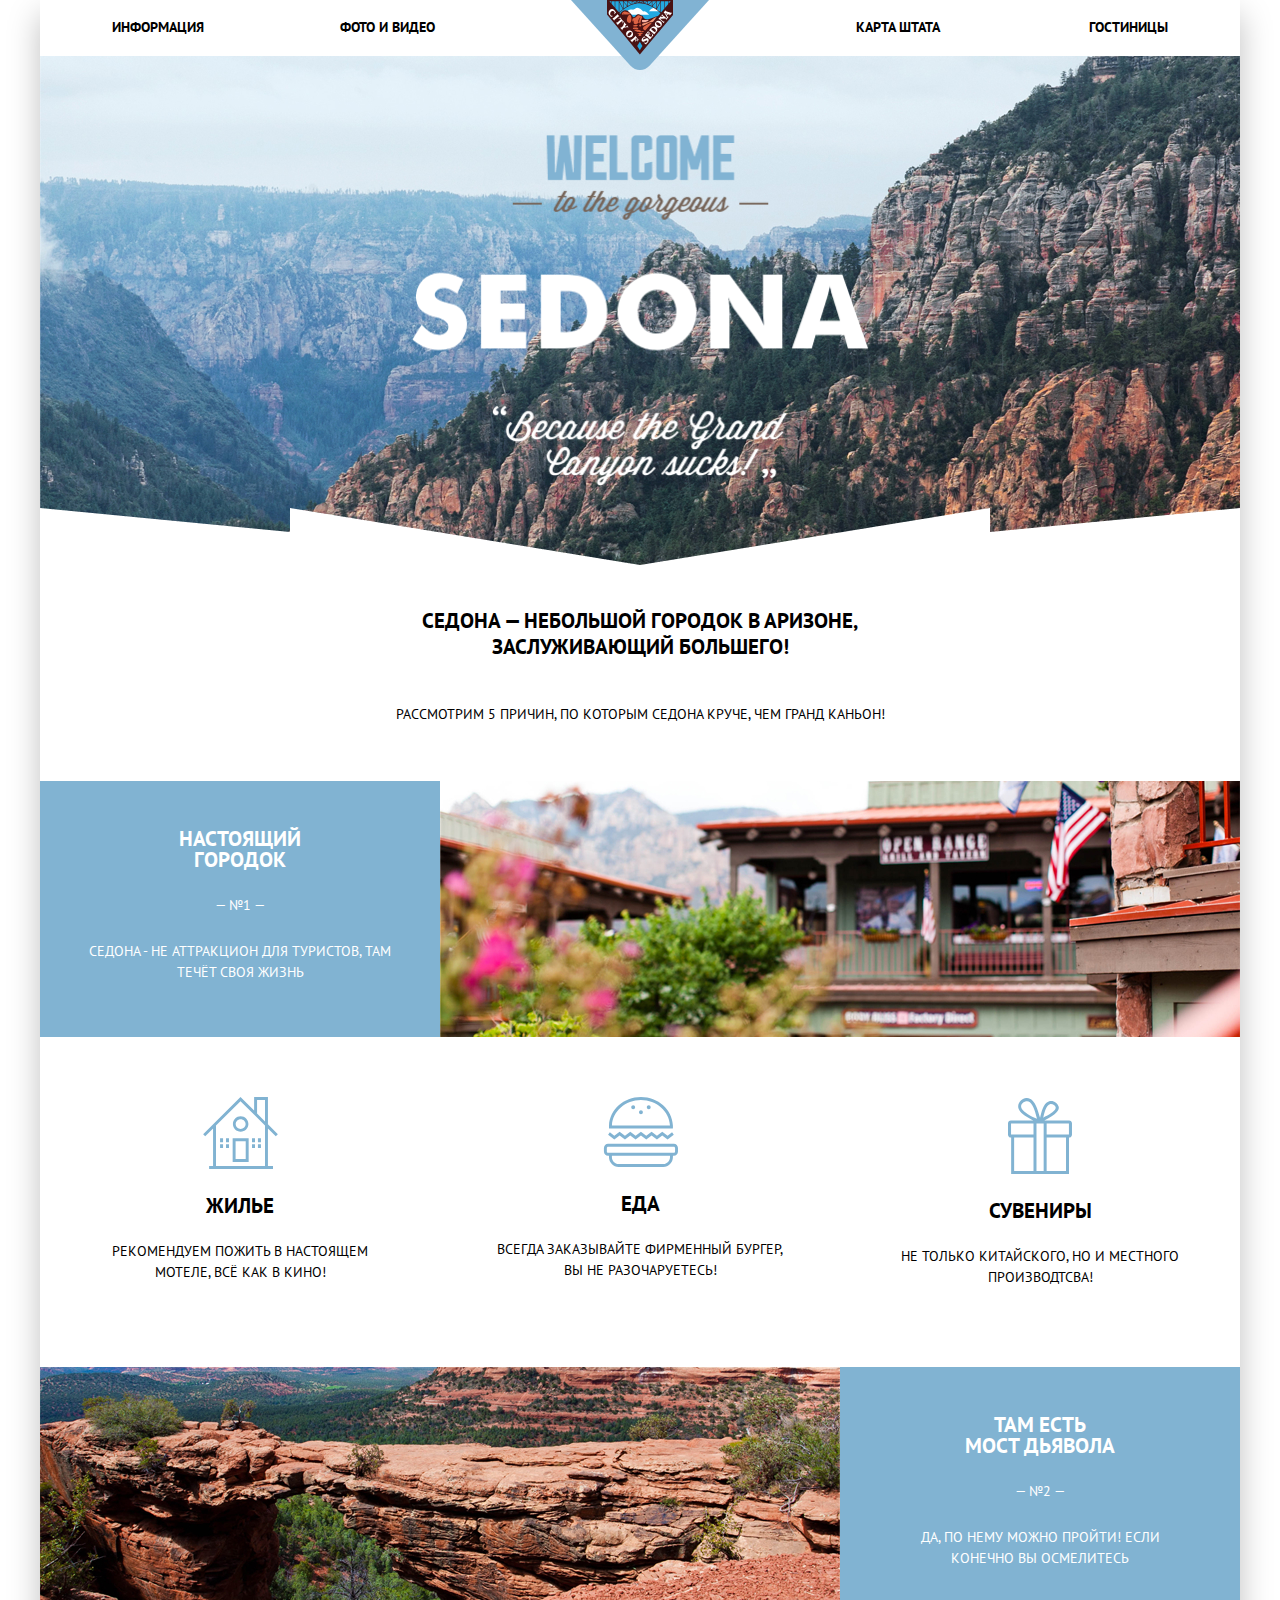
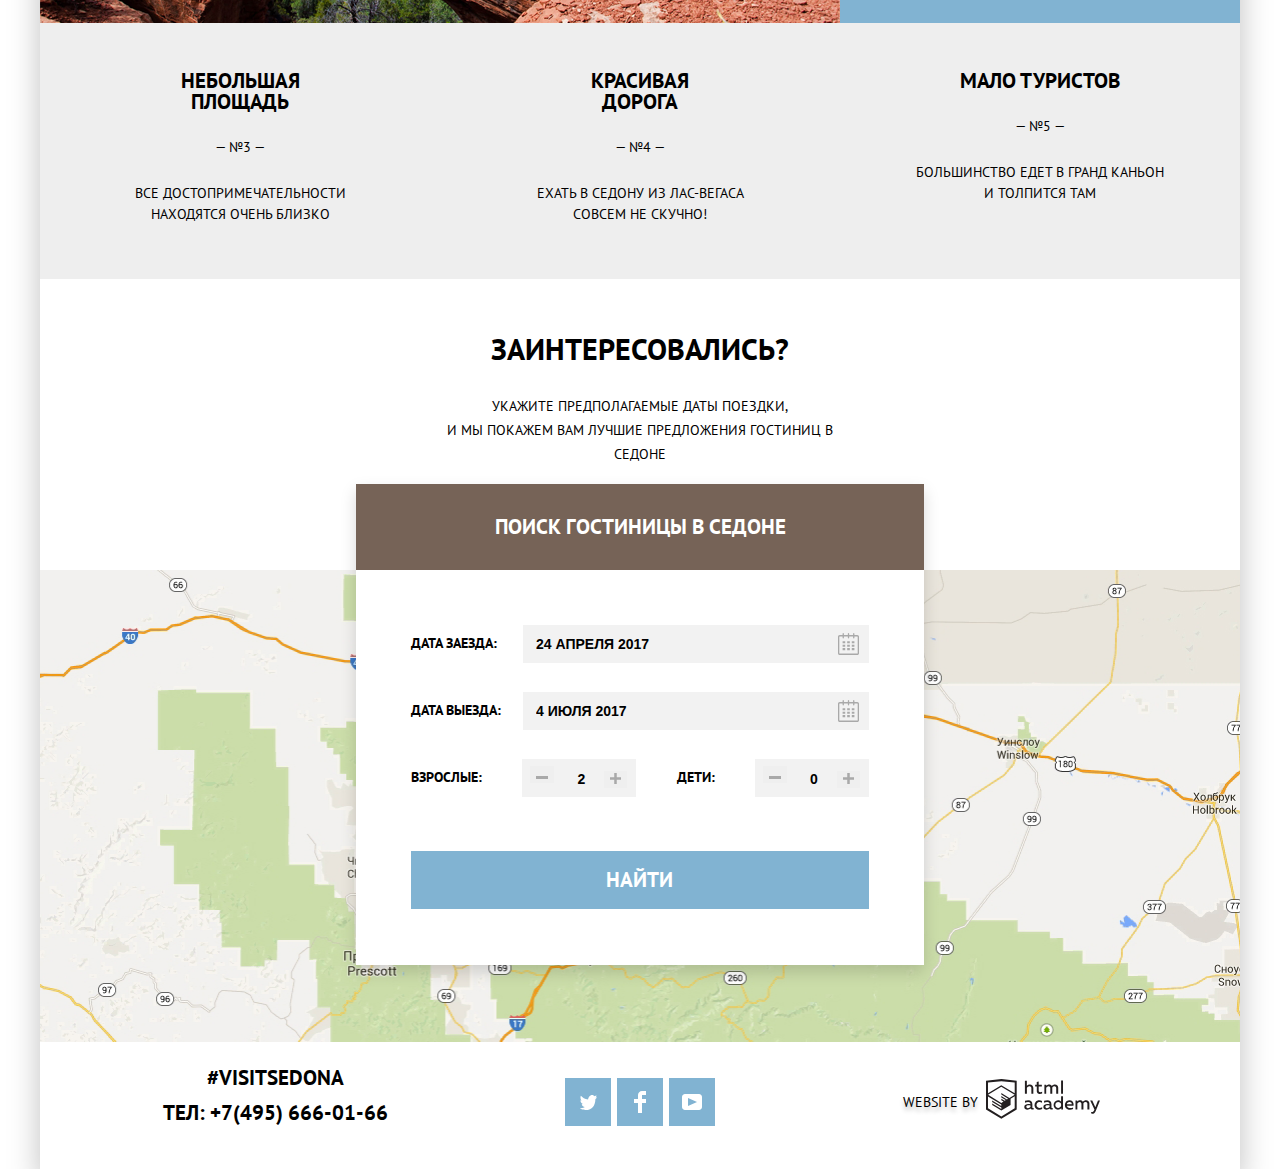
==== commit df03881a: "Доступность, доработка, правки" ====
--- a/index.html
+++ b/index.html
@@ -9,8 +9,6 @@
    </head>
    <body class="page-body">
       <div class="page-body-wrapper">
-         <!--
-            <p>Репозиторий создан для обучения на профессиональном онлайн‑курсе «<a href="https://htmlacademy.ru/intensive/htmlcss">HTML и CSS, уровень 1</a>».</p> -->
          <header class="main-header">
             <nav class="main-navigation">
                <a class="main-header-logo">
@@ -41,6 +39,7 @@
                <p>Рассмотрим 5 причин, по которым Седона круче, чем Гранд каньон!</p>
             </section>
             <section class="features">
+               <h3 class="visually-hidden"> Что есть в Седоне? </h3>
                <ul class="features-list">
                   <li class="feature-item">
                      <div class="feature-item-one">
@@ -49,11 +48,8 @@
                            <p class="number">&#8212; №1 &#8212;</p>
                            <p>Седона - не аттракцион для туристов, там течёт своя жизнь</p>
                         </div>
-                        <div class="feature-item-one-photo">
-                           <img src="img/realcity.jpg" width="800" height="256" alt="Фотография г. Седона">
-                        </div>
+                           <img class="feature-item-one-photo" src="img/realcity.jpg" width="800" height="256" alt="Фотография г. Седона">
                      </div>
-                     <h3 class="visually-hidden"> Что есть в Седоне? </h3>
                      <ul class="tourism-list">
                         <li class="tourism-item">
                            <div><img src="img/icon-house.svg" width="75" height="72" alt=""></div>
@@ -75,13 +71,11 @@
                   <li class="feature-item">
                      <div class="feature-item-two">
                         <div class="feature-item-two-content">
-                           <h3 class="section-title"> Там есть<br> мост Дьявола </h3>
+                           <h3 class="section-title"> Там есть <br> мост Дьявола </h3>
                            <p>&#8212; №2 &#8212;</p>
                            <p>Да, по нему можно пройти! Если конечно Вы осмелитесь </p>
                         </div>
-                        <div class="feature-item-two-photo">
-                           <img src="img/devilbridge.jpg" width="800" height="256" alt="Фотография моста Дьявола"> 
-                        </div>
+                             <img class="feature-item-two-photo" src="img/devilbridge.jpg" width="800" height="256" alt="Фотография моста Дьявола"> 
                      </div>
                   </li>
                </ul>
@@ -104,22 +98,20 @@
                </ul>
             </section>
             <section class="application">
-               <h2 class="application-title"> Заинтерсовались?</h2>
+               <h2 class="application-title"> Заинтересовались?</h2>
                <p> Укажите предполагаемые даты поездки, <br> и мы покажем Вам лучшие предложения гостиниц в Седоне </p>
             </section>
             <section class="modal-application">
                <div class="modal-application-box">
-                  <div class="modal-application-title">
-                     <h2>Поиск гостиницы в Седоне</h2>
-                  </div>
+                 <button class="button modal-application-button">Поиск гостиницы в Седоне</button>
                   <div class="modal-application-search">
                      <form class="appointment-form" action="https://echo.htmlacademy.ru" method="post">
                         <div class="figure-days">
                            <label for="check-in-date">Дата заезда:</label>
                            <div class="window-metrics">
                               <input id="check-in-date" type="text" name="date" value="24 апреля 2017"> 
-                              <a href="#">
-                                 <svg aria-label="Иконка Календарь" width="21" height="23" viewBox="0 0 21 23" fill="none" xmlns="http://www.w3.org/2000/svg">
+                              <a class="calendar" href="#" aria-label="Иконка Календарь">
+                                 <svg width="21" height="23" viewBox="0 0 21 23" fill="none" xmlns="http://www.w3.org/2000/svg">
                                     <path fill-rule="evenodd" clip-rule="evenodd" d="M16.406 3.02498H19.251C20.217 3.02498 21 3.84698 21 4.86198V21.164C21 22.179 20.217 23 19.251 23H1.75C0.784 23 0 22.179 0 21.164V4.86198C0 3.84698 0.784 3.02498 1.75 3.02498H4.593V1.64798C4.593 1.26698 4.887 0.958984 5.25 0.958984C5.612 0.958984 5.906 1.26698 5.906 1.64798V3.02498H9.844V1.64798C9.844 1.26698 10.138 0.958984 10.501 0.958984C10.862 0.958984 11.156 1.26698 11.156 1.64798V3.02498H15.094V1.64798C15.094 1.26698 15.387 0.958984 15.75 0.958984C16.112 0.958984 16.406 1.26698 16.406 1.64798V3.02498ZM19.5646 21.484C19.6466 21.3979 19.691 21.2828 19.688 21.164H19.689V4.86198C19.689 4.60898 19.493 4.40298 19.252 4.40298H16.407V5.78098C16.407 6.16198 16.113 6.46998 15.751 6.46998C15.388 6.46998 15.095 6.16198 15.095 5.78098V4.40298H11.157V5.78098C11.157 6.16198 10.863 6.46998 10.502 6.46998C10.139 6.46998 9.845 6.16198 9.845 5.78098V4.40298H5.907V5.78098C5.907 6.16198 5.613 6.46998 5.251 6.46998C4.888 6.46998 4.594 6.16198 4.594 5.78098V4.40298H1.75C1.50263 4.40953 1.30696 4.61458 1.312 4.86198V21.164C1.30696 21.4114 1.50263 21.6164 1.75 21.623H19.251C19.3698 21.6201 19.4826 21.5701 19.5646 21.484Z" fill="#A9A9A9"/>
                                     <path fill-rule="evenodd" clip-rule="evenodd" d="M4.59399 9.2251H7.21899V11.2911H4.59399V9.2251ZM4.59399 12.6681H7.21899V14.7351H4.59399V12.6681ZM7.21899 16.1121H4.59399V18.1781H7.21899V16.1121ZM9.18799 16.1121H11.813V18.1781H9.18799V16.1121ZM11.813 12.6681H9.18799V14.7351H11.813V12.6681ZM9.18799 9.2251H11.813V11.2911H9.18799V9.2251ZM16.406 16.1121H13.781V18.1781H16.406V16.1121ZM13.781 12.6681H16.406V14.7351H13.781V12.6681ZM16.406 9.2251H13.781V11.2911H16.406V9.2251Z" fill="#A9A9A9"/>
                                  </svg>
@@ -130,8 +122,8 @@
                            <label for="check-out-date">Дата выезда:</label>
                            <div class="window-metrics">
                               <input id="check-out-date" type="text" name="date" value="4 июля 2017">
-                              <a href="#">
-                                 <svg  aria-label="Иконка Календарь" width="21" height="23" viewBox="0 0 21 23" fill="none" xmlns="http://www.w3.org/2000/svg">
+                              <a class="calendar" href="#" aria-label="Иконка Календарь">
+                                 <svg width="21" height="23" viewBox="0 0 21 23" fill="none" xmlns="http://www.w3.org/2000/svg">
                                     <path fill-rule="evenodd" clip-rule="evenodd" d="M16.406 3.02498H19.251C20.217 3.02498 21 3.84698 21 4.86198V21.164C21 22.179 20.217 23 19.251 23H1.75C0.784 23 0 22.179 0 21.164V4.86198C0 3.84698 0.784 3.02498 1.75 3.02498H4.593V1.64798C4.593 1.26698 4.887 0.958984 5.25 0.958984C5.612 0.958984 5.906 1.26698 5.906 1.64798V3.02498H9.844V1.64798C9.844 1.26698 10.138 0.958984 10.501 0.958984C10.862 0.958984 11.156 1.26698 11.156 1.64798V3.02498H15.094V1.64798C15.094 1.26698 15.387 0.958984 15.75 0.958984C16.112 0.958984 16.406 1.26698 16.406 1.64798V3.02498ZM19.5646 21.484C19.6466 21.3979 19.691 21.2828 19.688 21.164H19.689V4.86198C19.689 4.60898 19.493 4.40298 19.252 4.40298H16.407V5.78098C16.407 6.16198 16.113 6.46998 15.751 6.46998C15.388 6.46998 15.095 6.16198 15.095 5.78098V4.40298H11.157V5.78098C11.157 6.16198 10.863 6.46998 10.502 6.46998C10.139 6.46998 9.845 6.16198 9.845 5.78098V4.40298H5.907V5.78098C5.907 6.16198 5.613 6.46998 5.251 6.46998C4.888 6.46998 4.594 6.16198 4.594 5.78098V4.40298H1.75C1.50263 4.40953 1.30696 4.61458 1.312 4.86198V21.164C1.30696 21.4114 1.50263 21.6164 1.75 21.623H19.251C19.3698 21.6201 19.4826 21.5701 19.5646 21.484Z" fill="#A9A9A9"/>
                                     <path fill-rule="evenodd" clip-rule="evenodd" d="M4.59399 9.2251H7.21899V11.2911H4.59399V9.2251ZM4.59399 12.6681H7.21899V14.7351H4.59399V12.6681ZM7.21899 16.1121H4.59399V18.1781H7.21899V16.1121ZM9.18799 16.1121H11.813V18.1781H9.18799V16.1121ZM11.813 12.6681H9.18799V14.7351H11.813V12.6681ZM9.18799 9.2251H11.813V11.2911H9.18799V9.2251ZM16.406 16.1121H13.781V18.1781H16.406V16.1121ZM13.781 12.6681H16.406V14.7351H13.781V12.6681ZM16.406 9.2251H13.781V11.2911H16.406V9.2251Z" fill="#A9A9A9"/>
                                  </svg>
@@ -141,28 +133,28 @@
                         <div class="figure-people">
                            <label for="quantity-adults">Взрослые:</label>
                            <div class="figure-person">
-                              <button class="enlarge enlarge-minus">
-                                 <svg aria-label="Уменьшить количество" width="12" height="3" viewBox="0 0 12 3" fill="none" xmlns="http://www.w3.org/2000/svg">
+                              <button class="enlarge enlarge-minus" aria-label="Уменьшить количество">
+                                 <svg width="12" height="3" viewBox="0 0 12 3" fill="none" xmlns="http://www.w3.org/2000/svg">
                                     <rect width="12" height="3" fill="#A9A9A9"/>
                                  </svg>
                               </button>
                               <input id="quantity-adults" type="number" min="1" max="10" step="1" value="2">
-                              <button  class="enlarge enlarge-plus">
-                                 <svg  aria-label="Увеличить количество" width="11" height="11" viewBox="0 0 11 11" fill="none" xmlns="http://www.w3.org/2000/svg">
+                              <button class="enlarge enlarge-plus" aria-label="Увеличить количество">
+                                 <svg width="11" height="11" viewBox="0 0 11 11" fill="none" xmlns="http://www.w3.org/2000/svg">
                                     <path fill-rule="evenodd" clip-rule="evenodd" d="M4.23086 6.76932V11H6.76932V6.76932H11V4.23086H6.76932V0H4.23085V4.23086H0V6.76932H4.23086Z" fill="#A9A9A9"/>
                                  </svg>
                               </button>
                            </div>
                            <label for="quantity-children">Дети:</label>
                            <div class="figure-person">
-                              <button  class="enlarge enlarge-minus">
-                                 <svg aria-label="Уменьшить количество" width="12" height="3" viewBox="0 0 12 3" fill="none" xmlns="http://www.w3.org/2000/svg">
+                              <button class="enlarge enlarge-minus" aria-label="Уменьшить количество">
+                                 <svg width="12" height="3" viewBox="0 0 12 3" fill="none" xmlns="http://www.w3.org/2000/svg">
                                     <rect width="12" height="3" fill="#A9A9A9"/>
                                  </svg>
                               </button>
                               <input id="quantity-children" type="number" min="0" max="10" step="1" value="0">
-                              <button  class="enlarge enlarge-plus">
-                                 <svg aria-label="Уменьшить количество" width="11" height="11" viewBox="0 0 11 11" fill="none" xmlns="http://www.w3.org/2000/svg">
+                              <button class="enlarge enlarge-plus" aria-label="Увеличить количество">
+                                 <svg width="11" height="11" viewBox="0 0 11 11" fill="none" xmlns="http://www.w3.org/2000/svg">
                                     <path fill-rule="evenodd" clip-rule="evenodd" d="M4.23086 6.76932V11H6.76932V6.76932H11V4.23086H6.76932V0H4.23085V4.23086H0V6.76932H4.23086Z" fill="#A9A9A9"/>
                                  </svg>
                               </button>
@@ -185,8 +177,7 @@
                <section class="footer-contacts">
                   <h2 class="visually-hidden"> Наши контакты </h2>
                   <p>#VISITSEDONA</p>
-                  <br>
-                  <p> тел.<a class="contacts-phone" href="tel:+7(495)666-01-66">+7(495)666-01-66</a></p>
+                  <p> тел: <a class="contacts-phone" href="tel:+7(495)666-01-66">+7(495) 666-01-66</a></p>
                </section>
                <section class="footer-social">
                   <h2 class="visually-hidden"> Мы с соц. сетях </h2>
--- a/css/style.css
+++ b/css/style.css
@@ -246,14 +246,18 @@
  .footer-contacts {
      font-size: 21px;
      font-weight: 700;
-     padding-top: 23px;
-     text-align: center;
-     margin-left: 50px;
-}
+     display: flex;
+     flex-wrap: wrap;
+     flex-direction: column;
+     justify-content: flex-start;
+     align-items: center;
+     margin: 14px 0 0 70px;
+    }
  .footer-contacts p {
-     padding:0;
-     margin: 0;
-}
+     margin: 0;
+     padding-top:9px; 
+}
+
 /*footer-social соц сети*/
  .footer-social ul {
      list-style: none;
@@ -310,6 +314,10 @@
      flex-wrap: wrap;
      justify-content: space-between;
 }
+ .figure-days label,
+ .figure-people label {
+     margin-top: 5px;
+ }
  .appointment-form input {
      font-size: 14px;
      line-height: 26px;
@@ -325,6 +333,7 @@
      display: flex;
      justify-content: space-between;
 }
+
  .figure-people {
      display: flex;
      justify-content: space-between;
@@ -374,16 +383,14 @@
      font-weight: 700;
      margin: 55px;
 }
-/* .window-metrics a {
-     position: relative;
-}
- .window-metrics a:focus {
-     outline: inherit;
-}
- */
+.calendar {
+     transform: translate(315px,7px);
+     position: absolute;
+ }
+ .calendar:focus {
+     box-shadow: 0 0 var(--basic-black) 2px;
+}
  .window-metrics svg {
-     transform: translate(-31px,7px);
-     position: absolute;
      color:var(--basic-grey-calm);
 }
  .window-metrics svg:hover path {
@@ -440,7 +447,6 @@
 /*страница 2 Внутренняя */
 /*filter-search*/
  .filter-search {
-     position: relative;
      color: var(--basic-white);
      background-image: url("../img/background.png");
      background-color: var(--basic-blue-dark);
@@ -453,12 +459,18 @@
  .price-controls {
      border: 2px solid var(--basic-white);
      border-radius: 2px;
-     height:36px;
-     width:317px;
-     display: flex;
-     flex-wrap: wrap;
-     align-items: center;
-     justify-content: space-around;
+     height:32px;
+     width:313px;
+}
+.price-controls input {
+     background-color: transparent;
+     color: var(--basic-white);
+     border:none;
+     outline: inherit;
+     width: 40px;
+     font-size: 14px;
+     line-height: 21px;
+     font-weight: 400;
 }
  .min-price::after {
      content:"";
@@ -756,8 +768,13 @@
      margin-left: 49px;
      margin-right: 49px;
 }
+ .feature-item-one-content h3,
  .feature-item-two-content h3{
-     text-align: center;
+     padding: 0 100px;
+     text-align: center; 
+}
+.feature-item-content h3 {
+     width: 160px;
 }
  .feature-item-two {
      display: flex;
@@ -767,8 +784,9 @@
  .feature-item-one-photo img{
      height: 100%;
 }
+
  .feature-item-two-photo img{
-     min-height: 100%;
+     height: 100%;
 }
  .feature-item-two-content{
      text-align: right;
@@ -779,11 +797,18 @@
      display: flex;
      flex-wrap: wrap;
      flex-direction: column;
-     text-align: center;
+}
+.application p {
+    padding: 0;
+    margin: 0;
+    line-height: 24px;
 }
  .application-title {
+     padding: 0;
+     margin: 0;
      text-transform: uppercase;
      margin-top: 58px;
+     margin-bottom: 33px;
      font-size: 30px;
      line-height: 24px;
      font-weight: 700;
@@ -791,6 +816,7 @@
  .main-footer .footer-container {
      display: grid;
      grid-template-columns: 1fr 1fr 1fr;
+     padding-bottom: 7px;
 }
  .footer-copyright{
      display: flex;
@@ -976,7 +1002,7 @@
 }
  .modal-application-box{
      position: absolute;
-     bottom: 199px;
+     bottom:204px;
      margin-left: 316px;
      margin-right: 316px;
      z-index: 4;
@@ -986,25 +1012,25 @@
      align-items: center;
      box-shadow: 0px 7px 15px rgba(0, 1, 1, 0.15);
 }
- .modal-application-title {
+ .modal-application-button {
      background-color: var(--basic-brown-light);
      width: 568px;
-}
- .modal-application-title:hover {
-     background-color:var(--basic-brown);
-     opacity: 1;
-}
- .modal-application-title h2:active {
-     background-color: var(--basic-brown-dark);
-     color: rgba(255, 255, 255, 0.3);
-}
- .modal-application h2 {
+     outline: inherit;
      font-size: 21px;
      line-height: 26px;
      font-weight: 700;
      padding: 30px 124px 30px 125px;
      color: var(--basic-white);
      margin: 0;
+}
+ .modal-application-button:hover {
+     background-color:var(--basic-brown);
+     opacity: 1;
+}
+ .modal-application-button:active,
+ .modal-application-button:focus {
+     background-color: var(--basic-brown-dark);
+     color: rgba(255, 255, 255, 0.3);
 }
  .modal-application-search {
      background-color: var(--basic-white);
@@ -1044,19 +1070,18 @@
  .map img {
      width: 100%;
 }
- .max-price input, .min-price input {
+ .price-controls input {
      background-color: transparent;
      color: var(--basic-white);
      border:none;
-     outline: none;
+     outline: inherit;
      width: 40px;
 }
- .max-price, .min-price {
+ .price-controls input {
      font-size: 14px;
      line-height: 21px;
      font-weight: 400;
      position: absolute;
-     transform: translate(-15px,-9px);
 }
  .feature-item p {
      margin-top: 0;
@@ -1068,10 +1093,6 @@
  .section-title {
      font-size: 21px;
      line-height: 21px;
-     align-self: center;
-     width: 160px;
-     justify-content: center;
-     padding: 0;
 }
  .feature-item h3 {
      margin-top: 47px;
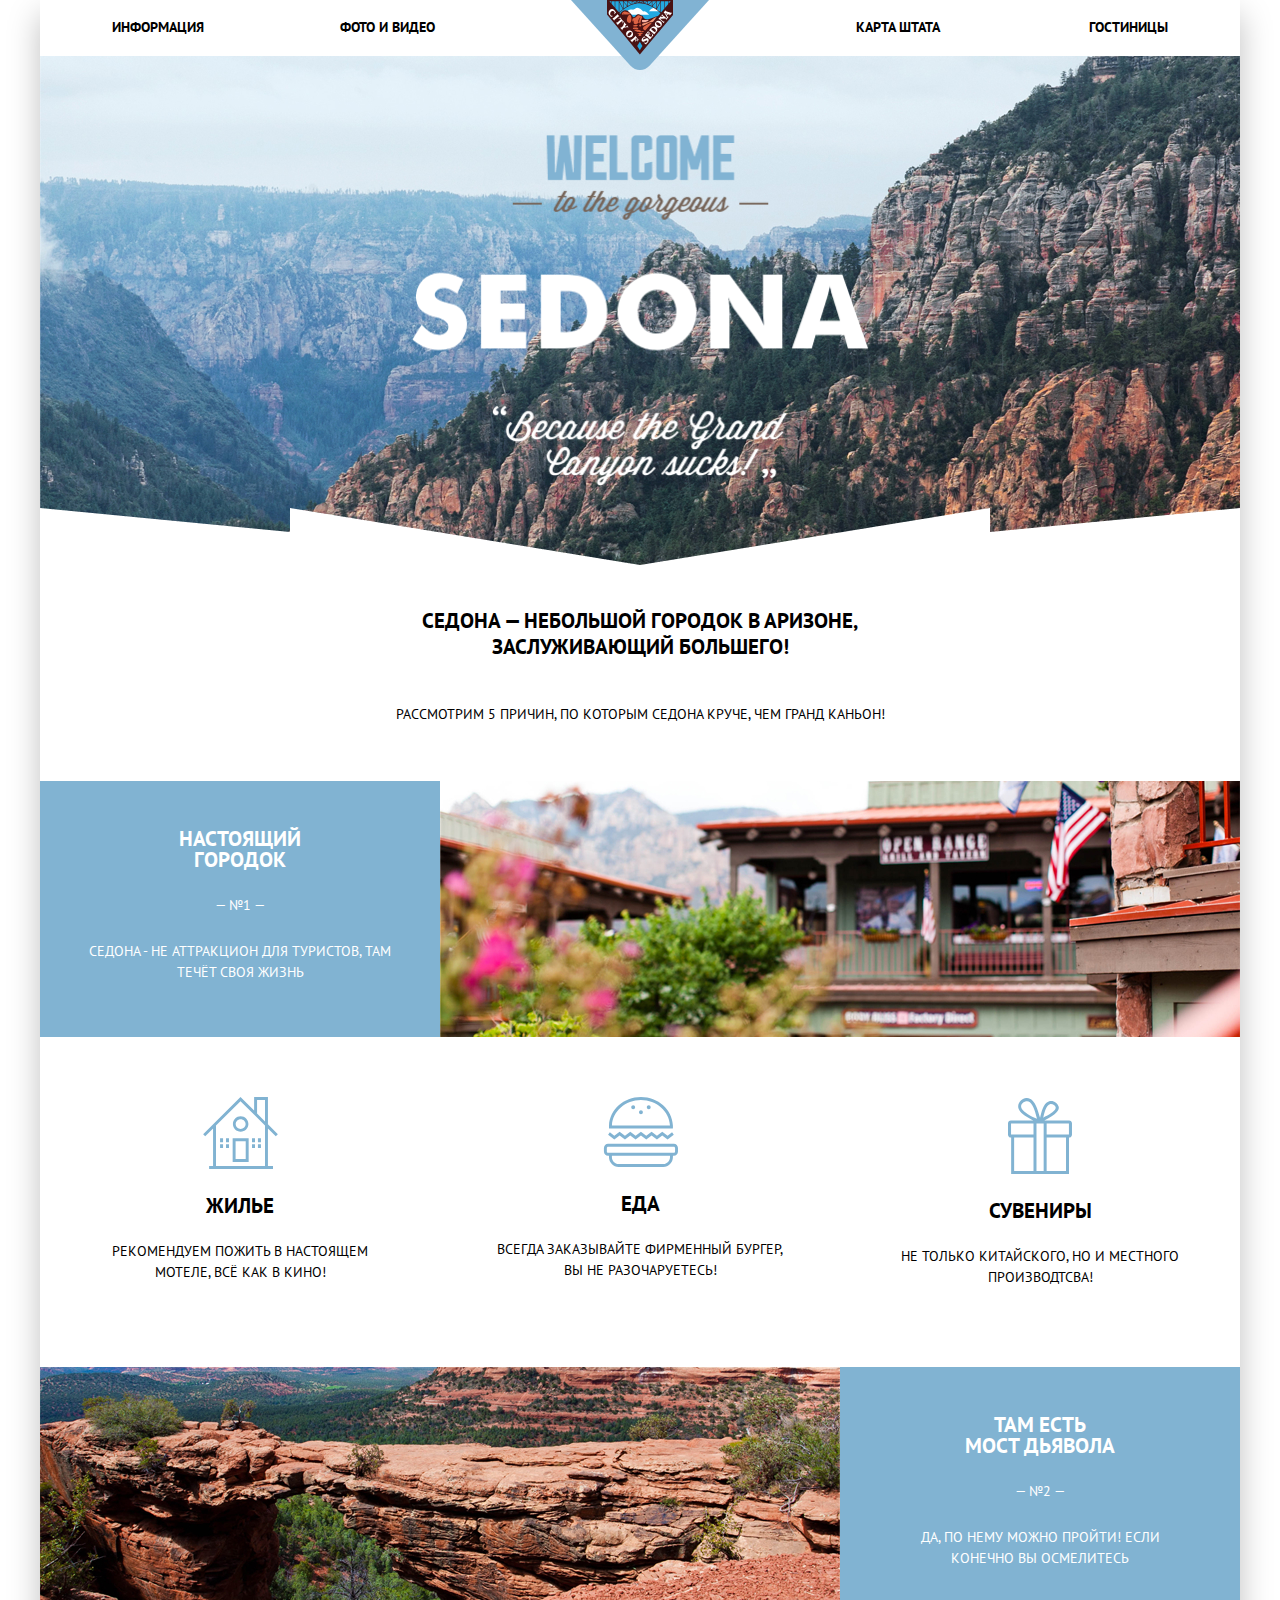
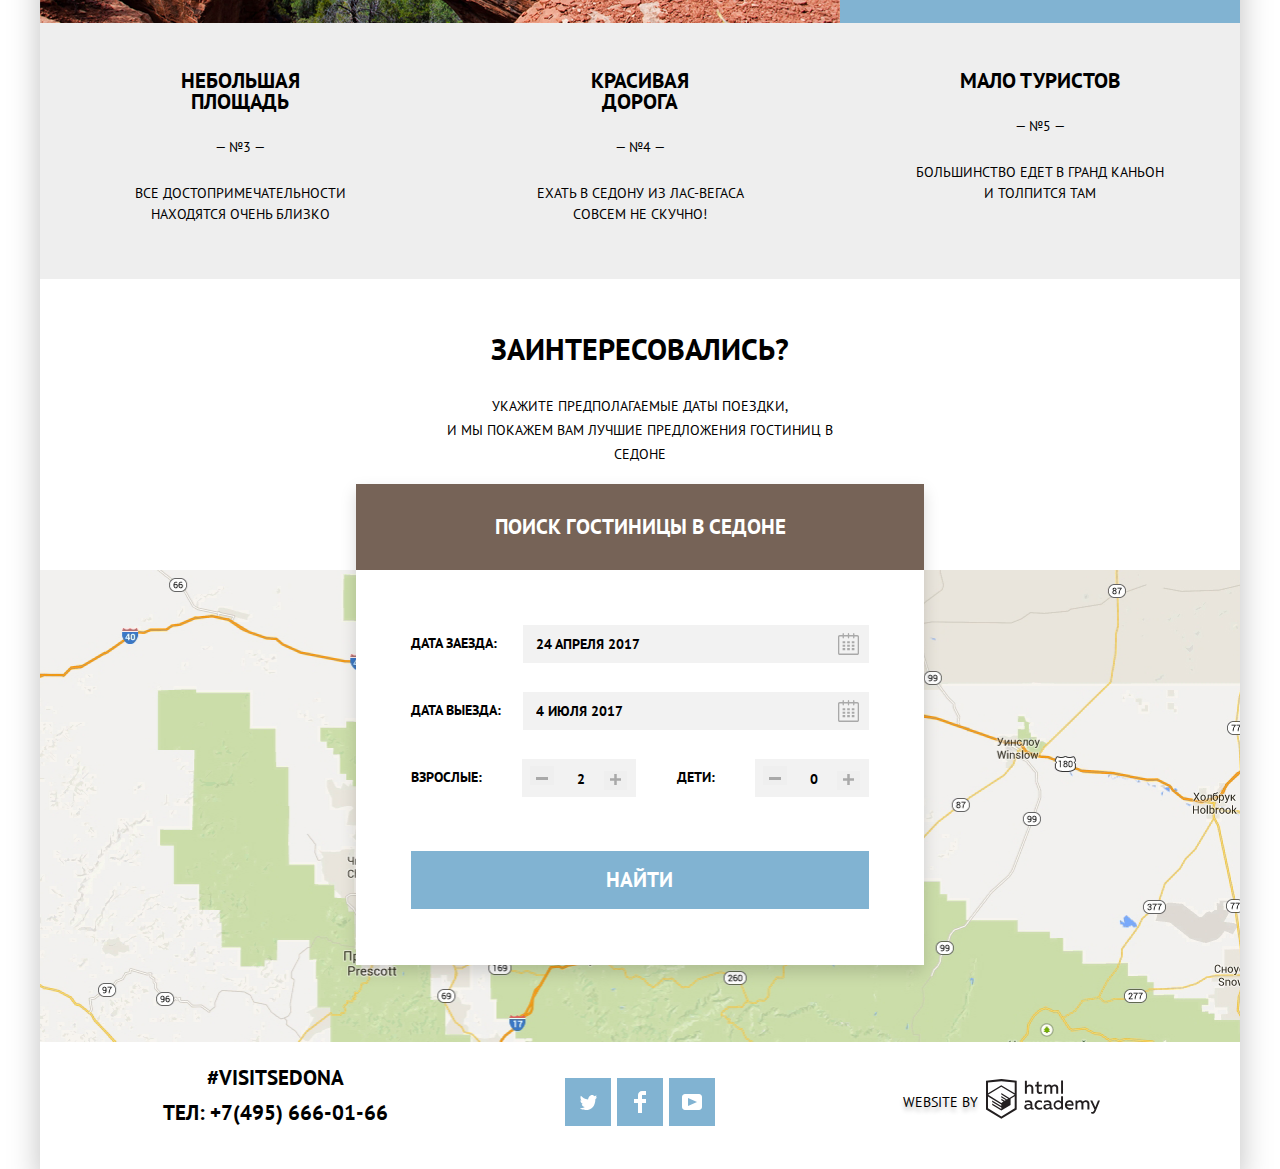
==== commit 5ef5af26: "Добавила normalize.css" ====
--- a/index.html
+++ b/index.html
@@ -4,14 +4,14 @@
       <meta charset="utf-8">
       <title>HTML Academy: Седона</title>
       <link href="https://fonts.googleapis.com/css2?family=PT+Sans:wght@400;700&display=swap" rel="stylesheet">
-      <link href="normalize.css" rel="stylesheet">
+      <link href="css/normalize.css" rel="stylesheet">
       <link href="css/style.css" rel="stylesheet">
    </head>
    <body class="page-body">
       <div class="page-body-wrapper">
          <header class="main-header">
             <nav class="main-navigation">
-               <a class="main-header-logo">
+               <a href="#" class="main-header-logo" aria-label="Логотип туристического города Седона">
                <img src="img/logo.svg" width="138" height="70" alt="Логотип туристического города Седона">
                </a>
                <div class="main-header-bar">
@@ -48,7 +48,7 @@
                            <p class="number">&#8212; №1 &#8212;</p>
                            <p>Седона - не аттракцион для туристов, там течёт своя жизнь</p>
                         </div>
-                           <img class="feature-item-one-photo" src="img/realcity.jpg" width="800" height="256" alt="Фотография г. Седона">
+                        <img class="feature-item-one-photo" src="img/realcity.jpg" width="800" height="256" alt="Фотография г. Седона">
                      </div>
                      <ul class="tourism-list">
                         <li class="tourism-item">
@@ -75,7 +75,7 @@
                            <p>&#8212; №2 &#8212;</p>
                            <p>Да, по нему можно пройти! Если конечно Вы осмелитесь </p>
                         </div>
-                             <img class="feature-item-two-photo" src="img/devilbridge.jpg" width="800" height="256" alt="Фотография моста Дьявола"> 
+                        <img class="feature-item-two-photo" src="img/devilbridge.jpg" width="800" height="256" alt="Фотография моста Дьявола"> 
                      </div>
                   </li>
                </ul>
@@ -103,7 +103,7 @@
             </section>
             <section class="modal-application">
                <div class="modal-application-box">
-                 <button class="button modal-application-button">Поиск гостиницы в Седоне</button>
+                  <button class="button modal-application-button">Поиск гостиницы в Седоне</button>
                   <div class="modal-application-search">
                      <form class="appointment-form" action="https://echo.htmlacademy.ru" method="post">
                         <div class="figure-days">
@@ -211,7 +211,7 @@
                <section class="footer-copyright">
                   <h2 class="visually-hidden"> Разработано </h2>
                   <p class="footer-copyright-text"> WEBSITE BY </p>
-                  <a class="copyright" href="href=https://htmlacademy.ru/intensive/htmlcss">
+                  <a class="copyright" href="href=https://htmlacademy.ru/intensive/htmlcss" aria-label="Сайт HTML academy">
                      <svg role="img" aria-label="Логотип HTML academy" width="115" height="41" viewBox="0 0 115 41" fill="none" xmlns="http://www.w3.org/2000/svg">
                         <path fill-rule="evenodd" clip-rule="evenodd" d="M15.5197 1.05737H15.3509L0 2.71895V31.4945L15.3509 40.8382L30.7018 31.4945V2.71895L15.5197 1.05737ZM77.0183 2.62185H75.0876V15.7311H77.0183V2.62185ZM40.8619 2.63264V7.76843C41.6131 6.9864 42.6386 6.5436 43.7105 6.53843C44.6823 6.47908 45.6329 6.84495 46.3253 7.54479C47.0177 8.24462 47.3866 9.21244 47.3399 10.2068V15.7634H45.367V10.4658C45.4231 9.94897 45.2754 9.43059 44.9566 9.02553C44.6377 8.62047 44.174 8.36218 43.6683 8.3079H43.3518C42.3456 8.36979 41.4321 8.9295 40.9041 9.80764V15.7634H38.8995V2.63264H40.8619ZM77.0183 31.4837H75.2775V30.0595C74.4828 31.1353 73.23 31.7538 71.9119 31.7211C69.4751 31.5528 67.5825 29.4822 67.5825 26.9845C67.5825 24.4867 69.4751 22.4162 71.9119 22.2479C73.1195 22.2052 74.2818 22.7203 75.0771 23.6505V18.3205H77.0183V31.4837ZM47.0656 30.0595C47.263 30.0515 47.4583 30.0152 47.6459 29.9516V31.3866C47.2482 31.5404 46.826 31.6172 46.4009 31.6132C45.6482 31.6769 44.9394 31.2429 44.639 30.5342C43.7036 31.31 42.5302 31.7227 41.3261 31.6995C39.733 31.6995 38.256 30.804 38.256 28.9482C38.256 26.65 40.3661 25.9379 42.1702 25.9379C42.9402 25.9505 43.707 26.0408 44.4596 26.2076V25.884C44.4596 24.805 43.6578 23.9742 42.1491 23.9742C41.0585 23.9764 39.9804 24.2116 38.9839 24.6647V22.8305C40.0678 22.451 41.204 22.2506 42.3495 22.2371C44.8394 22.2371 46.3693 23.4455 46.3693 26.1753V29.4121C46.3546 29.5668 46.401 29.721 46.4981 29.8406C46.5951 29.9601 46.7349 30.035 46.8862 30.0487H47.0656V30.0595ZM40.2711 28.8403C40.298 29.229 40.4761 29.5905 40.7655 29.844C41.055 30.0974 41.4317 30.2217 41.8115 30.189H41.9275C42.8819 30.1906 43.7973 29.8022 44.4702 29.11V27.5779C43.842 27.4414 43.2026 27.3655 42.5605 27.3513C41.5055 27.3513 40.2817 27.7074 40.2817 28.8403H40.2711ZM56.0229 22.9384C55.1962 22.4632 54.2596 22.2246 53.3115 22.2479H52.9422C51.7332 22.2873 50.5891 22.8166 49.7619 23.7192C48.9347 24.6218 48.4923 25.8236 48.5321 27.06V27.5024C48.6957 30.0004 50.805 31.8921 53.2482 31.7318C54.2519 31.7555 55.2477 31.5452 56.1601 31.1168V29.2718C55.3769 29.7215 54.4945 29.9591 53.5963 29.9624C52.5199 30.0288 51.4963 29.4793 50.9385 28.5356C50.3806 27.5918 50.3806 26.4095 50.9385 25.4658C51.4963 24.522 52.5199 23.9725 53.5963 24.039C54.461 24.0357 55.3066 24.2989 56.0229 24.7942V22.9384ZM66.1514 30.0595C66.3488 30.0515 66.5441 30.0152 66.7317 29.9516V31.3866C66.334 31.5404 65.9118 31.6172 65.4867 31.6132C64.734 31.6769 64.0252 31.2429 63.7248 30.5342C62.7894 31.31 61.616 31.7227 60.4119 31.6995C58.8188 31.6995 57.3417 30.804 57.3417 28.9482C57.3417 26.65 59.4518 25.9379 61.256 25.9379C62.0259 25.9505 62.7928 26.0408 63.5454 26.2076V25.884C63.5454 24.805 62.7436 23.9742 61.2349 23.9742C60.1443 23.9764 59.0662 24.2116 58.0697 24.6647V22.8305C59.1536 22.451 60.2897 22.2506 61.4353 22.2371C63.9252 22.2371 65.455 23.4455 65.455 26.1753V29.4121C65.4404 29.5668 65.4868 29.721 65.5838 29.8406C65.6809 29.9601 65.8207 30.035 65.972 30.0487H66.1514V30.0595ZM59.855 29.8481C59.5632 29.5943 59.3837 29.2311 59.3569 28.8403H59.378C59.378 27.7074 60.5385 27.3513 61.6569 27.3513C62.299 27.3655 62.9383 27.4414 63.5665 27.5779V29.11C62.8937 29.8022 61.9782 30.1906 61.0239 30.189H60.9078C60.5263 30.2247 60.1469 30.1019 59.855 29.8481ZM69.3271 26.9305C69.3271 25.2859 70.6308 23.9526 72.239 23.9526L72.2601 24.0066C73.4742 24.0066 74.5742 24.7382 75.0665 25.8732V28.0311C74.5856 29.1871 73.4673 29.9296 72.239 29.9084C70.6308 29.9084 69.3271 28.5752 69.3271 26.9305ZM83.3486 22.2479C86.8408 22.2479 88.0541 25.1395 87.4844 27.7397H80.922C81.1436 29.3582 82.6839 30.0163 84.2876 30.0163C85.2509 30.0196 86.2027 29.8021 87.0729 29.3797V31.1061C86.0736 31.5421 84.9939 31.7519 83.9078 31.7211C81.2385 31.7211 78.8963 30.189 78.8963 26.9521C78.8362 25.7502 79.2482 24.5736 80.0408 23.6841C80.8334 22.7945 81.9408 22.2658 83.1165 22.2155H83.3486V22.2479ZM80.8693 26.1753C80.9704 24.8237 82.1216 23.8104 83.4436 23.9095H83.4858C84.1064 23.8531 84.7196 24.08 85.1612 24.5295C85.6028 24.979 85.8275 25.6051 85.7752 26.24H80.8693V26.1753ZM89.489 31.4621V22.4961H91.2298V23.575C91.9777 22.7197 93.041 22.2229 94.1628 22.2047C95.2951 22.1328 96.3712 22.7163 96.9482 23.7153C97.7407 22.8335 98.8477 22.3161 100.018 22.2803C100.952 22.2327 101.859 22.6011 102.507 23.2901C103.154 23.9792 103.478 24.9213 103.394 25.8732V31.4837H101.39V25.9271C101.437 25.4734 101.306 25.0191 101.024 24.6647C100.743 24.3104 100.336 24.0852 99.8917 24.039H99.6174C98.7512 24.0941 97.9525 24.536 97.4335 25.2474V31.4837H95.4289V25.9271C95.4728 25.47 95.3357 25.0139 95.0481 24.6611C94.7606 24.3082 94.3467 24.088 93.8991 24.0497H93.6881C92.7466 24.1344 91.8915 24.6449 91.3564 25.4416V31.5161H89.5312L89.489 31.4621ZM113.977 22.4745H111.972L109.324 29.2718L106.306 22.4853H104.196L108.417 31.5484L108.237 32.0016C107.72 33.3611 107.003 34.0516 106.053 34.0516C105.75 34.0548 105.447 34.0112 105.156 33.9221V35.6161C105.536 35.7125 105.926 35.7632 106.317 35.7671C107.646 35.7671 108.902 35.0226 109.851 32.6813L113.977 22.4745ZM52.689 6.78658V3.54974L50.7266 4.01369V6.73264H49.144V8.49132H50.7899V12.9905C50.7231 13.817 51.0244 14.6301 51.61 15.2038C52.1955 15.7775 53.0028 16.0505 53.8073 15.9468C54.5996 15.9535 55.3875 15.8259 56.139 15.5692V13.8429C55.5727 14.0781 54.9672 14.199 54.356 14.199C53.2165 14.199 52.689 13.8105 52.689 12.6237V8.5129H55.8541V6.78658H52.689ZM58.3862 15.7526V6.75421H60.1376V7.83316C60.8811 6.97655 61.9403 6.476 63.0601 6.45211C64.1624 6.38099 65.2146 6.93142 65.8032 7.88711C66.5958 7.00534 67.7028 6.48794 68.8734 6.45211C69.8138 6.41462 70.7233 6.79859 71.364 7.50353C72.0046 8.20846 72.3126 9.16418 72.2073 10.1205V15.7418H70.2028V10.1853C70.2499 9.73151 70.1184 9.27721 69.8373 8.92287C69.5561 8.56853 69.1485 8.34334 68.7046 8.29711H68.4619C67.5957 8.35228 66.797 8.7942 66.278 9.50553V15.7418H64.2734V10.1853C64.3206 9.73151 64.1891 9.27721 63.9079 8.92287C63.6268 8.56853 63.2191 8.34334 62.7752 8.29711H62.5326C61.5911 8.38181 60.736 8.89229 60.2009 9.68895V15.7634H58.3862V15.7526ZM28.6972 30.3033L28.7078 30.2968L28.6972 30.3184V30.3033ZM28.6972 18.3205V30.3033L15.3509 38.4321L2.00459 30.3184V18.5147L15.2876 26.6068V28.0311L6.18257 22.5284V23.9418L15.3404 29.5632V31.0629L6.19312 25.4955V26.9521L15.3509 32.5734L24.5826 26.9197V20.8129L28.6972 18.3205ZM28.7078 16.7776L25.0362 18.9355L23.3482 20.0145L15.3087 15.0837V16.4971L22.156 20.7266L22.0083 20.8237L20.9532 21.4063L15.2876 17.9537V19.3995L19.761 22.1184L18.706 22.8413L15.3298 20.7913V22.2047L17.5454 23.5426L15.2982 24.9021L2.11009 16.864L15.3087 8.72869L28.7078 16.7776ZM15.2876 7.27211L28.7078 15.3534V4.56395L15.3615 3.12895L2.01514 4.56395V15.3534L15.2876 7.27211Z" fill="#231F20"/>
                      </svg>
--- a/css/style.css
+++ b/css/style.css
@@ -446,6 +446,9 @@
 }
 /*страница 2 Внутренняя */
 /*filter-search*/
+.filter-search-bar{
+     position: relative;
+}
  .filter-search {
      color: var(--basic-white);
      background-image: url("../img/background.png");
@@ -461,25 +464,37 @@
      border-radius: 2px;
      height:32px;
      width:313px;
-}
-.price-controls input {
+     display: grid;
+     grid-template-columns: 1fr 1fr;
+     text-align: center;
+     align-items: center;
+     position: relative;
+}
+ .price-controls input {
      background-color: transparent;
      color: var(--basic-white);
      border:none;
      outline: inherit;
-     width: 40px;
+     width: 50px;
      font-size: 14px;
      line-height: 21px;
      font-weight: 400;
 }
- .min-price::after {
-     content:"";
-     position: absolute;
-     transform: translate(38px,-2px);
+ .min-price-from::after {
+     content:""; 
+     transform: translate(0px,-2px);
      padding: 0;
      width: 2px;
      height: 22px;
      background: var(--basic-white);
+     position: absolute;
+     left: 156px;
+}
+.min-price-from{
+     padding-left: 50px;
+}
+.max-price-to {
+     padding-left: 30px;
 }
  .range-filter {
      background-color: transparent;
@@ -499,7 +514,7 @@
      margin-bottom: 33px;
 }
  .range-controls .bar {
-     width: 248px;
+     width: 255px;
      height: 2px;
      background:var(--basic-white);
      opacity: 1;
@@ -681,7 +696,7 @@
      color: var(--basic-grey);
      text-transform: uppercase;
      padding: 3px 12px 3px 15px;
-     margin-top: 43px;
+     margin: 0;
 }
  .hotel a, .total-search a {
      color: var(--basic-black);
@@ -696,7 +711,7 @@
      font-size: 21px;
      line-height: 26px;
      font-weight: 700;
-     padding: 0;
+     padding:0;
      margin: 0;
 }
  .hotel-name {
@@ -882,6 +897,7 @@
 }
  .filter-criterias legend {
      margin-bottom: 24px;
+     margin-left: -5px;
 }
  .filter-criterias-price {
      display: flex;
@@ -968,7 +984,7 @@
 }
  .hotel-photo {
      margin-top: 7px;
-     margin-right: 24px;
+     margin-right: 29px;
      padding: 0;
      order: -2;
 }
@@ -980,6 +996,7 @@
      display: flex;
      flex-wrap: wrap;
      justify-content: flex-end;
+     margin: 6px 0 42px 0;
 }
  .stars li:not(:last-child) {
      padding-right: 6px;
@@ -995,7 +1012,12 @@
      display: flex;
      flex-wrap: wrap;
      flex-direction: column;
-}
+     justify-content: flex-start;
+}
+.hotel-class{
+     margin: 7px 0 15px 0;
+}
+
  .hotel-reserve{
      display: flex;
      flex-wrap: wrap;
@@ -1050,11 +1072,11 @@
      width: 458px;
      outline: inherit;
 }
- .button-search:hover {
+ .button-search:hover, .button-search:focus {
      background-color:var(--basic-blue);
      opacity: 1;
 }
- .button-search:active, .button-search:focus {
+ .button-search:active {
      background-color:var(--basic-blue-dark);
      color: rgba(255, 255, 255, 0.3);
 }
@@ -1069,19 +1091,6 @@
 }
  .map img {
      width: 100%;
-}
- .price-controls input {
-     background-color: transparent;
-     color: var(--basic-white);
-     border:none;
-     outline: inherit;
-     width: 40px;
-}
- .price-controls input {
-     font-size: 14px;
-     line-height: 21px;
-     font-weight: 400;
-     position: absolute;
 }
  .feature-item p {
      margin-top: 0;
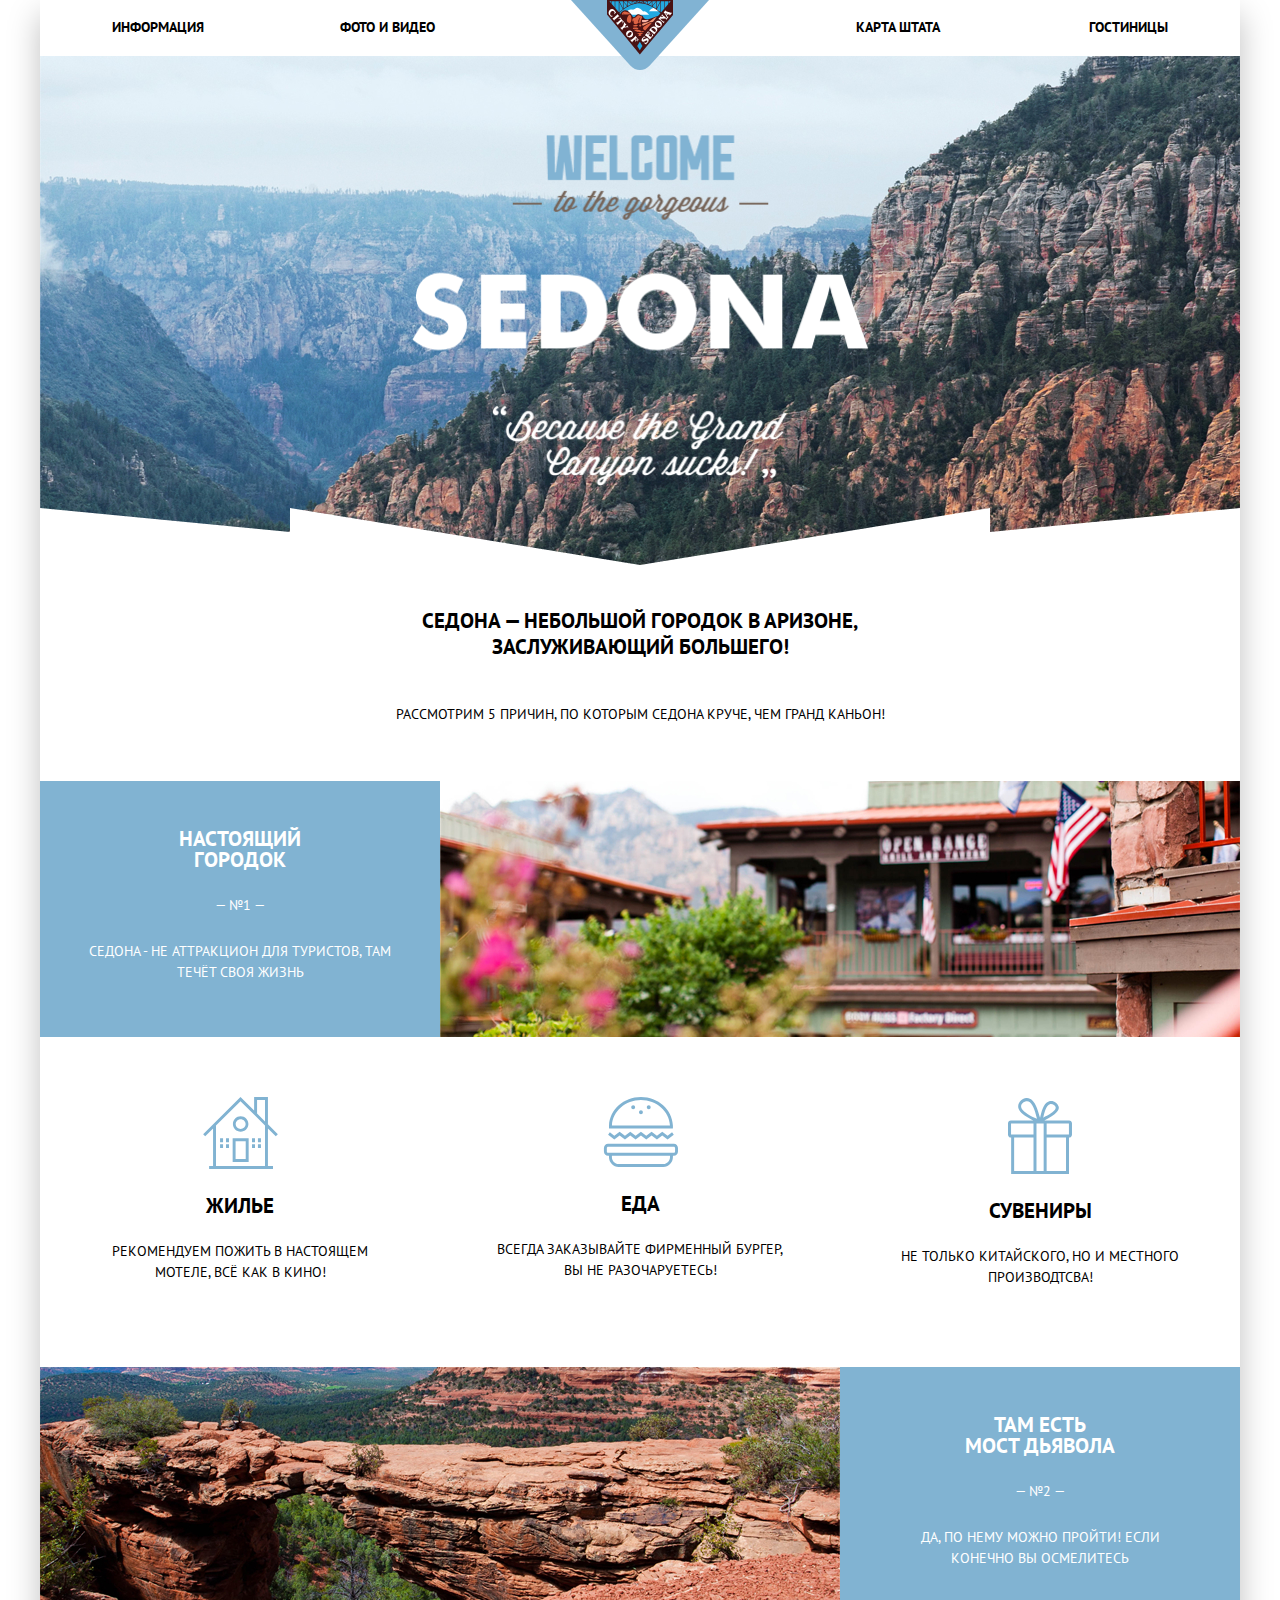
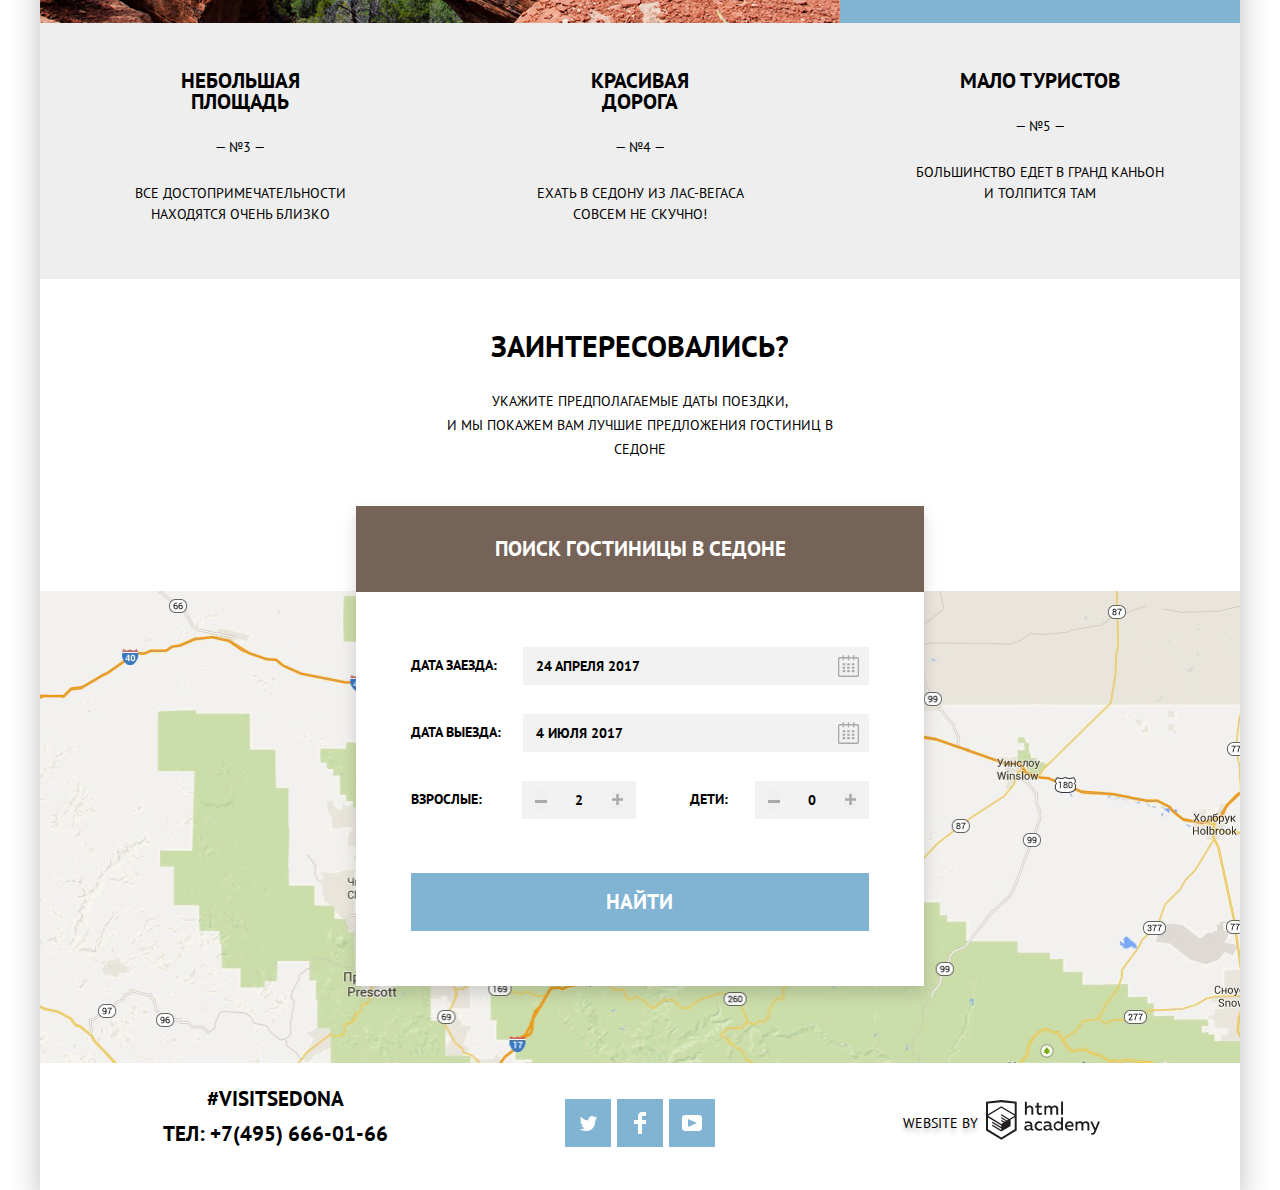
==== commit 957468e0: "Исправила переполнение" ====
--- a/index.html
+++ b/index.html
@@ -131,6 +131,7 @@
                            </div>
                         </div>
                         <div class="figure-people">
+                           <div class="figure-adults"> 
                            <label for="quantity-adults">Взрослые:</label>
                            <div class="figure-person">
                               <button class="enlarge enlarge-minus" aria-label="Уменьшить количество">
@@ -145,6 +146,8 @@
                                  </svg>
                               </button>
                            </div>
+                        </div>
+                        <div class="figure-children">
                            <label for="quantity-children">Дети:</label>
                            <div class="figure-person">
                               <button class="enlarge enlarge-minus" aria-label="Уменьшить количество">
@@ -159,6 +162,7 @@
                                  </svg>
                               </button>
                            </div>
+                        </div>
                         </div>
                         <div class="modal-search">
                            <button class="button-search button" type="submit">Найти</button>
--- a/css/style.css
+++ b/css/style.css
@@ -123,9 +123,6 @@
 }
  .site-navigation a {
      color: var(--basic-black);
-}
- .site-navigation-item {
-     color: var(--basic-black);
      width: 300px;
 }
  .site-navigation-item a {
@@ -138,6 +135,9 @@
      color:var(--basic-black);
      opacity: 0.3;
 }
+.site-navigation-item-hotels a {
+     color: var(--basic-brown-light);
+}
  .site-navigation {
      list-style: none;
      display: flex;
@@ -146,17 +146,19 @@
 }
  .site-navigation-item-left {
      text-align: left;
+     width: 300px;
 }
  .site-navigation-item-right {
      text-align: right;
+     width: 300px;
 }
  .site-navigation-current a:not([href]) {
      background-color: var(--basic-white);
 }
- .site-navigation-item:last-child a {
+ .site-navigation-item-right:last-child a {
      padding-right: 72px;
 }
- .site-navigation-item:first-child a {
+ .site-navigation-item-left:first-child a {
      padding-left: 72px;
 }
 /*container main */
@@ -324,6 +326,10 @@
      font-weight: 700;
      text-transform:uppercase;
 }
+.appointment-form{
+     padding: 55px;
+}
+
  .window-metrics{
      background: var(--brown-ultra-light);
      width: 346px;
@@ -333,28 +339,42 @@
      display: flex;
      justify-content: space-between;
 }
-
  .figure-people {
      display: flex;
-     justify-content: space-between;
-}
- .figure-person{
+}
+.figure-adults{
+     display: flex;
+     justify-content: flex-start;
+     width: 50%;
+}
+.figure-children {
+     display: flex;
+     justify-content: flex-end;
+     width: 50%;
+}
+.figure-adults label {
+     padding-right: 40px;
+}
+.figure-children label {
+     padding-right: 27px;
+}
+.figure-person{
      background: var(--brown-ultra-light);
      width: 114px;
      height: 38px;
-}
+     display: flex;
+     align-items: center;
+} 
  .figure-person input {
-     width: 114px;
-     height: 38px;
      text-align: center;
      border:none;
      background-color: transparent;
-     border:none;
-     outline: none;
-}
- .figure-person:not(:last-child):{
+     outline: inherit; 
+     flex-grow: 1;
+} 
+/*.figure-person:not(:last-child):{
      margin-right: 53px;
-}
+} */
  .window-metrics input {
      color:var(--basic-black);
      text-align: left;
@@ -381,7 +401,6 @@
      font-size: 14px;
      line-height: 26px;
      font-weight: 700;
-     margin: 55px;
 }
 .calendar {
      transform: translate(315px,7px);
@@ -400,25 +419,24 @@
      fill: var(--basic-blue-light);
 }
  .enlarge {
-     border:none;
-     position: absolute;
+     border: none;
+     width: 12px;
+     padding: 0;
+     margin: 0 13px;
+}
+.enlarge-minus {
+     padding-bottom: 5px;
 }
  .enlarge :focus{
      outline: inherit;
 }
- .enlarge-plus{
-     transform: translate(25px,-28px);
-}
- .enlarge-minus{
-     transform: translate(8px,7px);
-}
  .enlarge svg {
      color:var(--basic-grey-calm);
 }
  .enlarge svg:hover path {
      fill:var(--basic-black);
 }
- .enlargesvg:active path {
+ .enlarge svg:active path {
      fill: var(--basic-blue-light);
 }
  .enlarge svg:hover rect {
@@ -451,10 +469,13 @@
 }
  .filter-search {
      color: var(--basic-white);
-     background-image: url("../img/background.png");
-     background-color: var(--basic-blue-dark);
      width: 1200px;
-     min-height:217px;
+     min-height: 217px;
+     background:var(--basic-blue-dark) url("../img/background.png");
+     -webkit-background-size: cover;
+     -moz-background-size: cover;
+     -o-background-size: cover;
+     background-size: cover;
 }
  .filter-list {
      list-style: none;
@@ -516,7 +537,7 @@
  .range-controls .bar {
      width: 255px;
      height: 2px;
-     background:var(--basic-white);
+     color:var(--basic-white);
      opacity: 1;
     /*почему шкала не становится яркой, как сделать?*/
      position: absolute;
@@ -724,8 +745,10 @@
      color: var(--basic-blue-light);
 }
  .hotel-name:active {
-     color:var(--basic-black);
-     opacity: 0.3;
+     color:rgba(0, 0, 0, 0.3)
+}
+.hotel-info{
+     flex-grow: 1;
 }
 /* Grid Сетка на гридах*/
  .page {
@@ -812,18 +835,18 @@
      display: flex;
      flex-wrap: wrap;
      flex-direction: column;
+     justify-content: flex-start;
+     align-items: center;
 }
 .application p {
-    padding: 0;
-    margin: 0;
+    padding:0 0 130px 0;
+    margin:31px 0 0 0;
     line-height: 24px;
 }
  .application-title {
      padding: 0;
-     margin: 0;
      text-transform: uppercase;
-     margin-top: 58px;
-     margin-bottom: 33px;
+     margin: 55px 0 0 0;
      font-size: 30px;
      line-height: 24px;
      font-weight: 700;
@@ -979,18 +1002,18 @@
      padding: 23px 72px;
      margin: 0;
      display: flex;
-     flex-wrap: wrap;
      border-bottom: 1px solid var(--basic-grey-lighten);
 }
  .hotel-photo {
      margin-top: 7px;
      margin-right: 29px;
      padding: 0;
-     order: -2;
+     min-width: 135px;
 }
  .hotel-prestige {
      padding: 0;
      margin-left: auto;
+     min-width: 110px;
 }
  .stars {
      display: flex;
@@ -1057,7 +1080,6 @@
  .modal-application-search {
      background-color: var(--basic-white);
      width: 568px;
-     height: 395px;
 }
  .button-search {
      font-size: 21px;
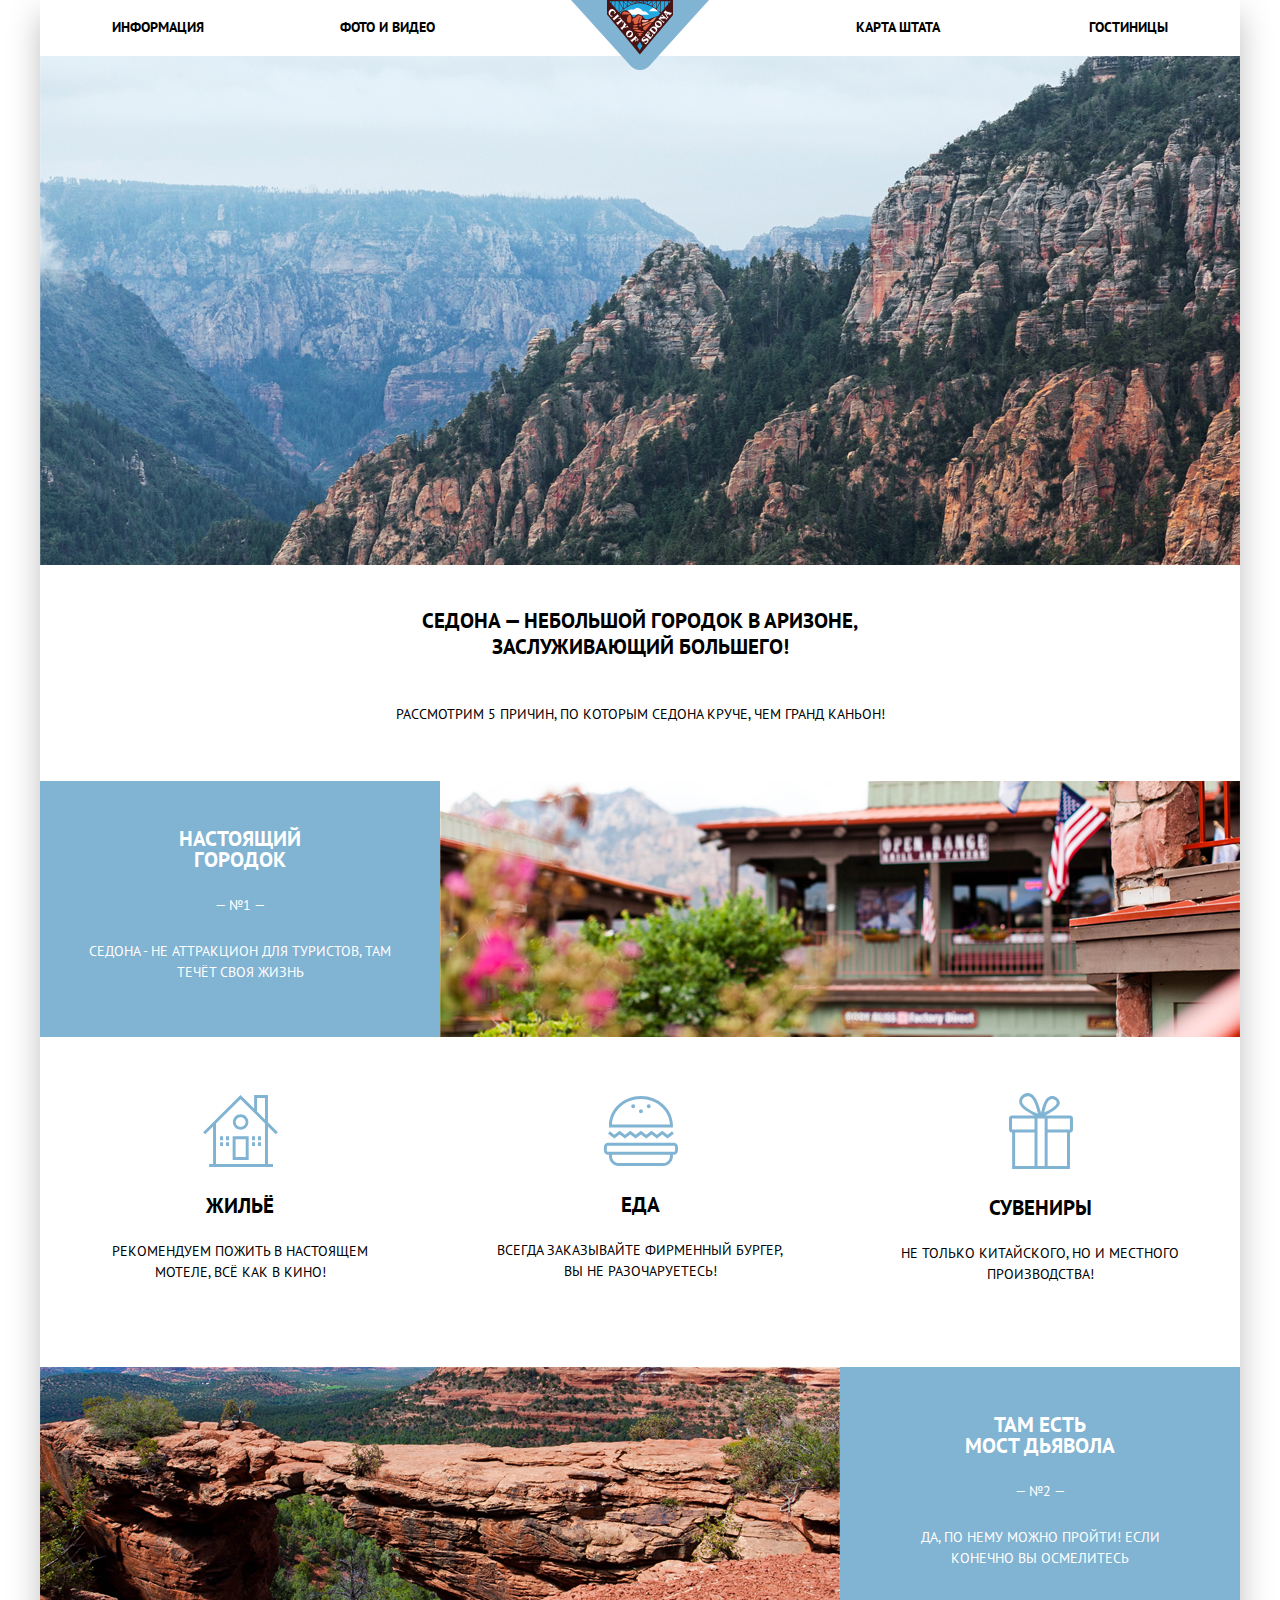
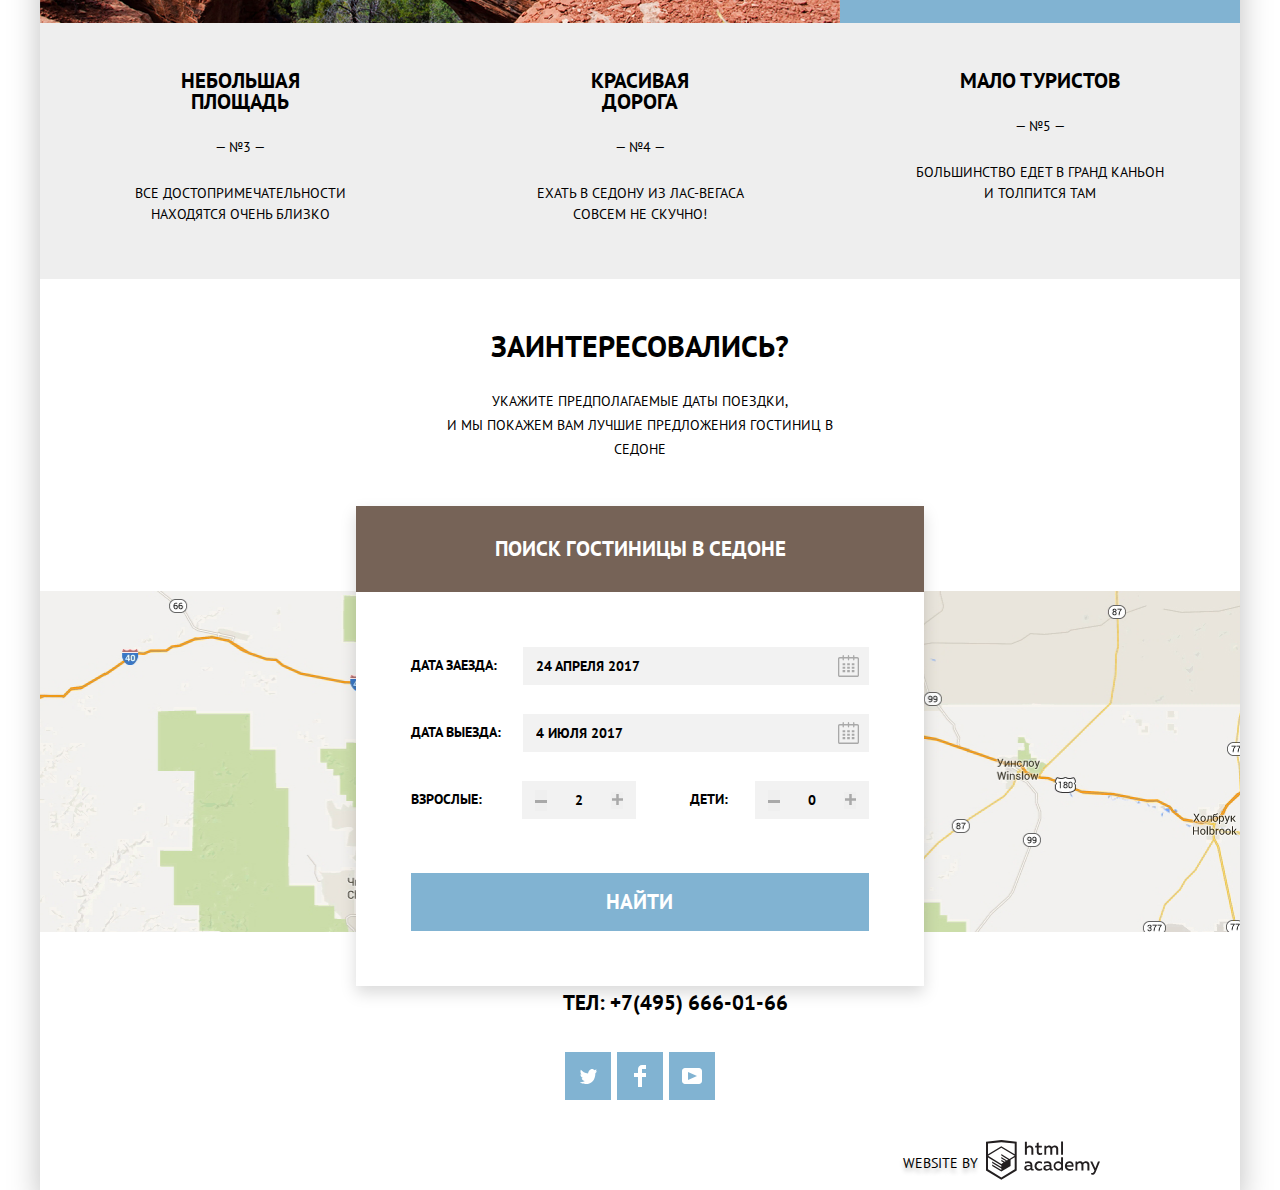
==== commit 6aa5bd4a: "Переименовала файлы, добавила цвета в кастомные св-ва, убрала div у навигации, исправила отправку фо" ====
--- a/index.html
+++ b/index.html
@@ -5,7 +5,8 @@
       <title>HTML Academy: Седона</title>
       <link href="https://fonts.googleapis.com/css2?family=PT+Sans:wght@400;700&display=swap" rel="stylesheet">
       <link href="css/normalize.css" rel="stylesheet">
-      <link href="css/style.css" rel="stylesheet">
+      <link href="css/style.min.css" rel="stylesheet">
+      <!--<link href="style.min.css" rel="stylesheet">-->
    </head>
    <body class="page-body">
       <div class="page-body-wrapper">
@@ -14,16 +15,12 @@
                <a href="#" class="main-header-logo" aria-label="Логотип туристического города Седона">
                <img src="img/logo.svg" width="138" height="70" alt="Логотип туристического города Седона">
                </a>
-               <div class="main-header-bar">
-                  <div class="main-navigation-wrapper">
-                     <ul class="site-navigation">
-                        <li class="site-navigation-item site-navigation-item-left"> <a href="#"> Информация </a></li>
-                        <li class="site-navigation-item site-navigation-item-left"> <a href="#"> Фото и видео </a></li>
-                        <li class="site-navigation-item site-navigation-item-right"> <a href="#"> Карта штата </a></li>
-                        <li class="site-navigation-item site-navigation-item-right"> <a href="hotels.html"> Гостиницы </a></li>
-                     </ul>
-                  </div>
-               </div>
+               <ul class="site-navigation">
+                  <li class="site-navigation-item site-navigation-item-left"> <a href="#"> Информация </a></li>
+                  <li class="site-navigation-item site-navigation-item-left"> <a href="#"> Фото и видео </a></li>
+                  <li class="site-navigation-item site-navigation-item-right"> <a href="#"> Карта штата </a></li>
+                  <li class="site-navigation-item site-navigation-item-right"> <a href="hotels.html"> Гостиницы </a></li>
+               </ul>
             </nav>
          </header>
          <main class="page-index container">
@@ -31,8 +28,6 @@
             <section class="image">
                <h2 class="visually-hidden"> Баннер г. Седона </h2>
                <img class="background-banner" src="img/sedonaview.jpg" width="1200" height="509" alt="Баннер г. Седона">
-               <img class="background-text" src="img/welcome.png" width="457" height="351" alt=""> 
-               <img class="image-line" src="img/Shape.png" width="1200" height="57" alt=""> 
             </section>
             <section class="subtitle">
                <h2 class="subtitle-title"> Седона &mdash; небольшой городок в Аризоне, заслуживающий большего! </h2>
@@ -52,19 +47,16 @@
                      </div>
                      <ul class="tourism-list">
                         <li class="tourism-item">
-                           <div><img src="img/icon-house.svg" width="75" height="72" alt=""></div>
-                           <h3 class="section-title"> Жилье </h3>
+                           <h3 class="section-title section-title-house"> Жильё </h3>
                            <p>Рекомендуем пожить в настоящем мотеле, всё как в кино!</p>
                         </li>
                         <li class="tourism-item">
-                           <div><img src="img/icon-food.svg" width="75" height="70" alt=""></div>
-                           <h3 class="section-title"> Еда </h3>
+                           <h3 class="section-title section-title-food"> Еда </h3>
                            <p>Всегда заказывайте фирменный бургер, Вы не разочаруетесь!</p>
                         </li>
                         <li class="tourism-item">
-                           <div><img src="img/icon-souvenirs.svg" width="64" height="77" alt=""></div>
-                           <h3 class="section-title"> Сувениры</h3>
-                           <p>Не только китайского, но и местного производтсва!</p>
+                           <h3 class="section-title section-title-souvenirs"> Сувениры</h3>
+                           <p>Не только китайского, но и местного производства!</p>
                         </li>
                      </ul>
                   </li>
@@ -131,38 +123,38 @@
                            </div>
                         </div>
                         <div class="figure-people">
-                           <div class="figure-adults"> 
-                           <label for="quantity-adults">Взрослые:</label>
-                           <div class="figure-person">
-                              <button class="enlarge enlarge-minus" aria-label="Уменьшить количество">
-                                 <svg width="12" height="3" viewBox="0 0 12 3" fill="none" xmlns="http://www.w3.org/2000/svg">
-                                    <rect width="12" height="3" fill="#A9A9A9"/>
-                                 </svg>
-                              </button>
-                              <input id="quantity-adults" type="number" min="1" max="10" step="1" value="2">
-                              <button class="enlarge enlarge-plus" aria-label="Увеличить количество">
-                                 <svg width="11" height="11" viewBox="0 0 11 11" fill="none" xmlns="http://www.w3.org/2000/svg">
-                                    <path fill-rule="evenodd" clip-rule="evenodd" d="M4.23086 6.76932V11H6.76932V6.76932H11V4.23086H6.76932V0H4.23085V4.23086H0V6.76932H4.23086Z" fill="#A9A9A9"/>
-                                 </svg>
-                              </button>
-                           </div>
-                        </div>
-                        <div class="figure-children">
-                           <label for="quantity-children">Дети:</label>
-                           <div class="figure-person">
-                              <button class="enlarge enlarge-minus" aria-label="Уменьшить количество">
-                                 <svg width="12" height="3" viewBox="0 0 12 3" fill="none" xmlns="http://www.w3.org/2000/svg">
-                                    <rect width="12" height="3" fill="#A9A9A9"/>
-                                 </svg>
-                              </button>
-                              <input id="quantity-children" type="number" min="0" max="10" step="1" value="0">
-                              <button class="enlarge enlarge-plus" aria-label="Увеличить количество">
-                                 <svg width="11" height="11" viewBox="0 0 11 11" fill="none" xmlns="http://www.w3.org/2000/svg">
-                                    <path fill-rule="evenodd" clip-rule="evenodd" d="M4.23086 6.76932V11H6.76932V6.76932H11V4.23086H6.76932V0H4.23085V4.23086H0V6.76932H4.23086Z" fill="#A9A9A9"/>
-                                 </svg>
-                              </button>
-                           </div>
-                        </div>
+                           <div class="figure-adults">
+                              <label for="quantity-adults">Взрослые:</label>
+                              <div class="figure-person">
+                                 <button class="enlarge enlarge-minus" type="button" aria-label="Уменьшить количество">
+                                    <svg width="12" height="3" viewBox="0 0 12 3" fill="none" xmlns="http://www.w3.org/2000/svg">
+                                       <rect width="12" height="3" fill="#A9A9A9"/>
+                                    </svg>
+                                 </button>
+                                 <input id="quantity-adults" type="number" name="adults" min="1" max="10" step="1" value="2">
+                                 <button class="enlarge enlarge-plus" type="button" aria-label="Увеличить количество">
+                                    <svg width="11" height="11" viewBox="0 0 11 11" fill="none" xmlns="http://www.w3.org/2000/svg">
+                                       <path fill-rule="evenodd" clip-rule="evenodd" d="M4.23086 6.76932V11H6.76932V6.76932H11V4.23086H6.76932V0H4.23085V4.23086H0V6.76932H4.23086Z" fill="#A9A9A9"/>
+                                    </svg>
+                                 </button>
+                              </div>
+                           </div>
+                           <div class="figure-children">
+                              <label for="quantity-children">Дети:</label>
+                              <div class="figure-person">
+                                 <button class="enlarge enlarge-minus" type="button" aria-label="Уменьшить количество">
+                                    <svg width="12" height="3" viewBox="0 0 12 3" fill="none" xmlns="http://www.w3.org/2000/svg">
+                                       <rect width="12" height="3" fill="#A9A9A9"/>
+                                    </svg>
+                                 </button>
+                                 <input id="quantity-children" name="children" type="number" min="0" max="10" step="1" value="0">
+                                 <button class="enlarge enlarge-plus" type="button" aria-label="Увеличить количество">
+                                    <svg width="11" height="11" viewBox="0 0 11 11" fill="none" xmlns="http://www.w3.org/2000/svg">
+                                       <path fill-rule="evenodd" clip-rule="evenodd" d="M4.23086 6.76932V11H6.76932V6.76932H11V4.23086H6.76932V0H4.23085V4.23086H0V6.76932H4.23086Z" fill="#A9A9A9"/>
+                                    </svg>
+                                 </button>
+                              </div>
+                           </div>
                         </div>
                         <div class="modal-search">
                            <button class="button-search button" type="submit">Найти</button>
@@ -181,7 +173,7 @@
                <section class="footer-contacts">
                   <h2 class="visually-hidden"> Наши контакты </h2>
                   <p>#VISITSEDONA</p>
-                  <p> тел: <a class="contacts-phone" href="tel:+7(495)666-01-66">+7(495) 666-01-66</a></p>
+                  <p> тел: <a class="contacts-phone" href="tel:+74956660166">+7(495) 666-01-66</a></p>
                </section>
                <section class="footer-social">
                   <h2 class="visually-hidden"> Мы с соц. сетях </h2>
--- a/css/style.min.css
+++ b/css/style.min.css
@@ -0,0 +1 @@
+:root{--basic-white:#FFFFFF;--basic-black:#000000;--basic-black-light:rgba(0,0,0,0.3);--basic-black-lighten:rgba(0,0,0,0.25);--basic-black-ultra-light:rgba(0,1,1,0.15);--basic-extra-dark:#333333;--basic-neutral:#EEEEEE;--basic-blue-light:#81B3D2;--basic-grey-light-neutral:rgba(255,255,255,0.9);--basic-grey-light-ultra-neutral:rgba(255,255,255,0.3);--basic-grey:#666666;--basic-grey-light:#BDBBBC;--basic-grey-lighten:#E5E5E5;--basic-grey-special:#CACACA;--basic-grey-calm:#A9A9A9;--basic-grey-dark:#6A6A6A;--basic-grey-ultra:#ABABAB;--basic-grey-ultra-light:rgba(171,171,171,0.3);--basic-brown:#604E43;--basic-brown-light:#766357;--basic-brown-dark:#503E33;--brown-ultra-light:#F2F2F2;--brown-ultra-lighten:#EBEBEB;--basic-blue-light:#81B3D2;--basic-blue:#669EC0;--basic-blue-dark:#5496BD;}body{position:relative;z-index:1;min-width:1200px;margin:0;padding:0;font-family:"PT Sans",Arial,sans-serif;font-size:14px;line-height:21px;font-weight:400;color:var(--basic-black);text-transform:uppercase;background-color:var(--basic-white);background-repeat:no-repeat;}img{max-width:100%;height:auto;}a{text-decoration:none;}.visually-hidden{position:absolute;width:1px;height:1px;margin:-1px;border:0;padding:0;white-space:nowrap;clip-path:inset(100%);clip:rect(0 0 0 0);overflow:hidden;}.main-header{width:1200px;justify-self:center;min-height:56px;}.main-header-logo{position:absolute;z-index:4;}.background-banner{position:relative;z-index:2;}.image{display:flex;flex-direction:column;align-items:center;justify-content:center;position:relative;background:url("../img/welcome.png")no-repeat;background-size:457px 351px;z-index:3;}.image::after{content:"";background:url("../img/shape.png")no-repeat;width:1200px;height:57px;position:absolute;bottom:0;z-index:3;}.main-navigation{font-size:14px;line-height:26px;font-weight:700;color:var(--basic-black);background-color:transparent;}.main-navigation{display:flex;flex-wrap:wrap;flex-direction:column;align-items:center;margin:0;padding:0;}.site-navigation a{color:var(--basic-black);width:300px;}.site-navigation-item a{text-decoration:none;}.site-navigation-item a:hover{color:var(--basic-blue-light);}.site-navigation-item a:active{color:var(--basic-black);opacity:0.3;}.site-navigation-item-hotels a{color:var(--basic-brown-light);}.site-navigation{list-style:none;display:flex;flex-wrap:wrap;padding:0;}.site-navigation-item-left{text-align:left;width:300px;}.site-navigation-item-right{text-align:right;width:300px;}.site-navigation-current a:not([href]){background-color:var(--basic-white);}.site-navigation-item-right:last-child a{padding-right:72px;}.site-navigation-item-left:first-child a{padding-left:72px;}.container{width:1200px;margin:0 auto;padding:0;}.page-index{text-align:center;}.subtitle{text-align:center;display:flex;flex-wrap:wrap;flex-direction:column;height:216px;padding:0;}.subtitle p{width:1200px;margin:0;}.subtitle-title{margin:42.5px 365px 16.5px;font-size:21px;line-height:26px;min-height:80px;}.tourism-item{display:flex;flex-direction:column;align-items:center;justify-content:flex-start;}.section-title{font-size:21px;line-height:21px;}.section-title-house::before{content:"";background:url("../img/icon-house.svg")no-repeat;width:75px;height:72px;display:block;margin:11px 0 28px 0;}.section-title-food::before{content:"";background:url("../img/icon-food.svg")no-repeat;width:75px;height:70px;display:block;margin:12px 0 28px 0;}.section-title-souvenirs::before{content:"";background:url("../img/icon-souvenirs.svg")no-repeat;width:64px;height:77px;display:block;margin:8px 0 28px 20px;}.features-list,.tourism-list{list-style:none;margin:0;}.features-list{margin:0;padding:0;}.feature-item{display:flex;flex-wrap:wrap;flex-direction:column;justify-content:flex-start;align-items:center;}.feature-item-content{background-color:var(--basic-neutral);display:flex;flex-wrap:wrap;margin:0;padding:0;}.feature-item-one,.feature-item-two{background-color:var(--basic-blue-light);color:var(--basic-white);}.button{font:inherit;text-align:center;vertical-align:middle;text-transform:uppercase;border:none;}.main-footer{background-color:var(--basic-grey-light-neutral);color:var(--basic-black);line-height:26px;width:1200px;justify-self:center;}.contacts-phone{color:inherit;}.footer-contacts{font-size:21px;font-weight:700;display:flex;flex-wrap:wrap;flex-direction:column;justify-content:flex-start;align-items:center;margin:14px 0 0 70px;}.footer-contacts p{margin:0;padding-top:9px;}.footer-social ul{list-style:none;display:flex;flex-wrap:wrap;justify-content:center;margin:0 auto;padding:0;}.social-button{display:flex;flex-wrap:wrap;align-items:center;justify-content:center;width:46px;height:48px;background-color:var(--basic-blue-light);color:inherit;margin:36px 3px;}.social-button:hover{background-color:var(--basic-blue);}.social-button:active{background-color:var(--basic-blue-dark);}.social-button:active path{opacity:0.3;}.footer-copyright{font-size:14px;font-weight:400;}.copyright{list-style:none;color:var(--basic-black);}.copyright:hover path{fill:var(--basic-blue-light);}.copyright:active path{fill:var(--basic-grey-light);}.modal-application-search{display:flex;flex-wrap:wrap;flex-direction:column;}.figure-days{display:flex;flex-wrap:wrap;justify-content:space-between;}.figure-days label,.figure-people label{margin-top:5px;}.appointment-form input{font-size:14px;line-height:26px;font-weight:700;text-transform:uppercase;}.appointment-form{padding:55px;}.window-metrics{background:var(--brown-ultra-light);width:346px;height:38px;border:none;margin-bottom:29px;display:flex;justify-content:space-between;}.figure-people{display:flex;}.figure-adults{display:flex;justify-content:flex-start;width:50%;}.figure-children{display:flex;justify-content:flex-end;width:50%;}.figure-adults label{padding-right:40px;}.figure-children label{padding-right:27px;}.figure-person{background:var(--brown-ultra-light);width:114px;height:38px;display:flex;align-items:center;}.figure-person input{text-align:center;border:none;background-color:transparent;outline:inherit;flex-grow:1;max-width:38px;height:100%;padding:0;}.window-metrics input{color:var(--basic-black);text-align:left;border:none;width:100%;background-color:transparent;padding-left:13px;padding-right:10px;}.window-metrics input,.figure-people input{background-color:var(--brown-ultra-light);}.window-metrics input:hover,.figure-people input:hover{background-color:var(--brown-ultra-lighten);}.window-metrics input:focus,.figure-people input:focus{background-color:var(--basic-white);outline:inherit;outline:2px solid var(--basic-grey-lighten);outline-offset:-2px;}.appointment-form{font-size:14px;line-height:26px;font-weight:700;}.calendar{transform:translate(315px,7px);position:absolute;}.calendar:focus{box-shadow:0 0 var(--basic-black)2px;}.window-metrics svg{color:var(--basic-grey-calm);}.window-metrics svg:hover path{fill:var(--basic-black);}.window-metrics svg:active path{fill:var(--basic-blue-light);}.enlarge{border:none;width:12px;padding:0;margin:0 13px;}.enlarge-minus{padding-bottom:5px;}.enlarge:focus{outline:inherit;}.enlarge svg{color:var(--basic-grey-calm);}.enlarge svg:hover path{fill:var(--basic-black);}.enlarge svg:active path{fill:var(--basic-blue-light);}.enlarge svg:hover rect{fill:var(--basic-black);}.enlarge svg:active rect{fill:var(--basic-blue-light);}input[type="number"]::-webkit-outer-spin-button,input[type="number"]::-webkit-inner-spin-button{-webkit-appearance:none;margin:0;}input[type="number"]{-moz-appearance:textfield;}input[type="number"]:hover,input[type="number"]:focus{-moz-appearance:number-input;}input[type=number]::-webkit-inner-spin-button,input[type=number]::-webkit-outer-spin-button{-webkit-appearance:none;margin:0;}.filter-search-bar{position:relative;}.filter-search{color:var(--basic-white);width:1200px;min-height:217px;background:var(--basic-blue-dark)url("../img/background.png");-webkit-background-size:cover;-moz-background-size:cover;-o-background-size:cover;background-size:cover;}.filter-list{list-style:none;}.filter-option label{width:97px;}.price-controls{border:2px solid var(--basic-white);border-radius:2px;height:32px;width:313px;display:grid;grid-template-columns:1fr 1fr;text-align:center;align-items:center;position:relative;}.price-controls input{background-color:transparent;color:var(--basic-white);border:none;outline:inherit;width:50px;font-size:14px;line-height:21px;font-weight:400;}.min-price-from::after{content:"";transform:translate(0px,-2px);padding:0;width:2px;height:22px;background:var(--basic-white);position:absolute;left:156px;}.min-price-from{padding-left:50px;}.max-price-to{padding-left:30px;}.range-filter{background-color:transparent;padding:0;margin:0;}.range-controls{margin-top:20px;position:relative;}.range-controls.scale{height:2px;background:var(--basic-white);opacity:0.3;margin:0;width:316px;margin-bottom:33px;}.range-controls.bar{width:252px;height:2px;color:var(--basic-white);opacity:1;position:absolute;}.range-controls.toggle{width:3.82px;height:3.8px;padding:0;border:7.64px solid var(--basic-white);background-color:var(--basic-grey-ultra);border-radius:50%;box-shadow:0 1.91px var(--basic-grey-ultra-light);position:absolute;top:-7px;}.range-controls.toggle-min:hover,.range-controls.toggle-max:hover{width:4.6px;height:4.36px;padding:0;border:9px solid var(--basic-white);background-color:var(--basic-grey-ultra);border-radius:50%;box-shadow:0 1.91px var(--basic-grey-ultra-light);position:absolute;top:-7px;left:0;}.range-controls.toggle-max{left:252px;}.range-controls.toggle-max:hover{left:252px;}.range-controls.toggle-min{left:0px;}.demonstrate-controls{margin-left:84px;}.sorting{min-height:86px;display:flex;flex-wrap:wrap;align-items:center;margin:0;padding:0px 73px;border-bottom:1px solid var(--basic-grey-lighten);}.sorting h3{margin-right:46px;padding:0;}.sorting h4{margin-right:40px;padding:0;}.sort-list{margin-right:auto;display:flex;list-style:none;flex-wrap:wrap;position:relative;padding:0;}.sort-item:not(:last-child){margin-right:32px;}.total-search h4,.sort-list{font-size:12px;line-height:18px;font-weight:400;}.sort-list a{color:var(--basic-black);opacity:0.3;}.sort-list a:focus{color:var(--basic-black);opacity:1;}.sort-item-price{color:var(--basic-blue-light);opacity:1;}.sort-item a{color:var(--basic-black);opacity:0.3;border-bottom:1px dashed var(--basic-blue-light);}.sort-item a:hover{color:var(--basic-blue-light);opacity:1;border-bottom:1px dashed var(--basic-blue-light);}.sort-item a:active{color:var(--basic-black);opacity:1;border:none;}.button-arrow{background-color:var(--basic-white);padding:0;border:none;}.arrows{border:none;outline:none;}.button-arrow-up{color:var(--basic-grey-special);margin-right:12px;}.button-arrow:hover path{fill:var(--basic-black);}.button-arrow:active path{fill:var(--basic-blue-light);}.button-arrow-down{color:var(--basic-blue-light);}.total-search h3,.results-search h4{font-size:21px;line-height:26px;font-weight:700;}.results-search ul{padding:0;list-style:none;}.results-search{color:inherit;}.results-search p{font-size:14px;line-height:21px;font-weight:400;}.hotel-link{color:var(--basic-white);text-transform:uppercase;}a.hotel-link{font-size:14px;line-height:21px;font-weight:400;padding:3px 17px 3px 16px;}.hotel-link-details{background-color:var(--basic-blue-light);}.hotel-link-details:hover{background-color:var(--basic-blue);opacity:1;}.hotel-link-details:active{background-color:var(--basic-blue-dark);color:var(--basic-grey-light-ultra-neutral);}.hotel-link-booking{background-color:var(--basic-brown-light);}.hotel-link-booking:hover{background-color:var(--basic-brown);opacity:1;}.hotel-link-booking:active{background-color:var(--basic-brown-dark);color:var(--basic-grey-light-ultra-neutral);}.rating{background-color:var(--brown-ultra-light);color:var(--basic-grey);text-transform:uppercase;padding:3px 12px 3px 15px;margin:0;}.hotel a,.total-search a{color:var(--basic-black);}.total-search.hotel{list-style:none;padding:0;margin:0;}h4.hotel-title{font-size:21px;line-height:26px;font-weight:700;padding:0;margin:0;}.hotel-name{list-style:none;color:var(--basic-black);padding:0;margin:0;}.hotel-name:hover{color:var(--basic-blue-light);}.hotel-name:active{color:var(--basic-black-light);}.hotel-info{flex-grow:1;}.page{height:100%;}.page-body{min-height:100%;display:grid;grid-template-rows:min-content 1fr min-content;align-content:start;}.tourism-item p{text-align:center;max-width:300px;margin-left:50px;margin-right:50px;margin-bottom:82px;padding-bottom:0;}.feature-item-content p{padding:0;width:262px;margin-left:69px;margin-right:69px;text-align:center;}.tourism-list{display:grid;grid-template-columns:1fr 1fr 1fr;margin:0;padding:0;list-style:none;min-height:330px;width:100%;}.feature-item-one{display:flex;flex-wrap:wrap;align-items:stretch;justify-content:flex-start;}.feature-item-one-content,.feature-item-two-content{display:flex;flex-wrap:wrap;flex-direction:column;justify-content:flex-start;width:400px;}.feature-item-two-content{text-align:right;order:1;}.feature-item-two-content p,.feature-item-one-content p{text-align:center;margin-left:49px;margin-right:49px;}.feature-item-one-content h3,.feature-item-two-content h3{padding:0 100px;text-align:center;}.feature-item-content h3{width:160px;}.feature-item-two{display:flex;flex-wrap:wrap;align-items:stretch;}.feature-item-one-photo img{height:100%;}.feature-item-two-photo img{height:100%;}.feature-item-two-content{text-align:right;}.application{min-height:291px;padding:0 382PX;display:flex;flex-wrap:wrap;flex-direction:column;justify-content:flex-start;align-items:center;}.application p{padding:0 0 130px 0;margin:31px 0 0 0;line-height:24px;}.application-title{padding:0;text-transform:uppercase;margin:55px 0 0 0;font-size:30px;line-height:24px;font-weight:700;}.main-footer.footer-container{display:grid;grid-template-columns:1fr 1fr 1fr;padding-bottom:7px;}.footer-copyright{display:flex;flex-wrap:wrap;align-items:center;justify-content:flex-end;padding-right:139px;}.footer-copyright-text{text-shadow:0px 4px 4px var(--basic-black-lighten);margin-right:8.2px;}.hotels{padding:0;margin:0;display:flex;flex-wrap:wrap;flex-direction:column;justify-content:flex-start;}.filter-criterias{flex-wrap:wrap;display:flex;flex-direction:column;margin:0;padding:0;border:none;font-size:16px;line-height:21px;font-weight:700;}.filter{display:flex;flex-wrap:wrap;padding:26px 72px;}.filter ul{padding:0;margin:0;list-style:none;line-height:18px;}.filter-option:not(:last-child){padding-bottom:25px;}.filter-option{font-size:14px;line-height:21px;font-weight:400;}.filter-option label{position:relative;display:block;cursor:pointer;user-select:none;}.filter-criterias.filter-list{padding-left:40px;}.filter-criterias-house{margin-left:119px;}.filter-criterias legend{margin-bottom:24px;margin-left:-5px;}.filter-criterias-price{display:flex;flex-direction:column;margin-left:auto;padding:0;border:none;}.filter-criterias-price legend{margin-bottom:10px;font-weight:700;font-size:16px;line-height:21px;}.filter-button{background-color:transparent;color:var(--basic-white);border:2px solid var(--basic-white);padding:6px 33px 5px 34px;align-self:center;font-size:14px;line-height:21px;font-weight:400;}.filter-button:hover{background-color:var(--basic-white);color:var(--basic-black);}.filter-button:focus{background-color:var(--basic-white);color:var(--basic-black);outline:inherit;}.filter-input-checkbox:not(:checked)+label::before{content:"";position:absolute;left:-39px;top:0;width:19px;height:19px;border:2px solid var(--basic-white);border-radius:15%;}.filter-input-checkbox:checked+label::before{content:"";position:absolute;left:-39px;top:0;width:23px;height:23px;background-image:url("../img/border.svg");background-repeat:no-repeat;background-position:0 0;}.filter-input-checkbox:checked+label::after{content:"";position:absolute;top:0px;left:-35px;width:21.72px;height:16.76px;background-image:url("../img/tick.svg");background-repeat:no-repeat;background-position:0 0;}.filter-input-checkbox:focus+label::before{outline:thin dotted;outline:5px auto-webkit-focus-ring-color;}.filter-input-checkbox:focus+label::before{outline:thin dotted;outline:5px auto-webkit-focus-ring-color;}.filter-input-checkbox:disabled+label,.filter-input-checkbox:checked:disabled+label,.filter-input-checkbox:disabled:hover+label,.filter-input-checkbox:disabled:focus+label{color:var(-- --basic-grey-dark);pointer-events:none;}.hotels-list{padding:24px 72px;margin:0;display:flex;border-bottom:1px solid var(--basic-grey-lighten);}.hotel-photo{margin-top:6px;margin-right:29px;padding:0;min-width:135px;}.hotel-prestige{padding:0;margin-left:auto;min-width:110px;}.stars{display:flex;flex-wrap:wrap;justify-content:flex-end;margin:6px 0 42px 0;}.stars li:not(:last-child){padding-right:6px;}a.hotel-link{color:var(--basic-white);font-size:14px;line-height:21px;font-weight:700;text-align:center;}.hotel-type,.hotel-booking{display:flex;flex-wrap:wrap;flex-direction:column;justify-content:flex-start;align-items:baseline;}.hotel-type{margin-right:6px;}.hotel-class{margin:7px 0 15px 0;}.hotel-reserve{display:flex;flex-wrap:wrap;}.modal-application-box{position:absolute;bottom:204px;margin-left:316px;margin-right:316px;z-index:4;display:flex;flex-wrap:wrap;flex-direction:column;align-items:center;box-shadow:0px 7px 15px var(--basic-black-ultra-light);}.modal-application-button{background-color:var(--basic-brown-light);width:568px;outline:inherit;font-size:21px;line-height:26px;font-weight:700;padding:30px 124px 30px 125px;color:var(--basic-white);margin:0;}.modal-application-button:hover{background-color:var(--basic-brown);opacity:1;}.modal-application-button:active,.modal-application-button:focus{background-color:var(--basic-brown-dark);color:var(--basic-grey-light-ultra-neutral);}.modal-application-search{background-color:var(--basic-white);width:568px;}.button-search{font-size:21px;line-height:26px;font-weight:700;text-transform:uppercase;margin-top:54px;background-color:var(--basic-blue-light);color:var(--basic-white);padding:16px 182px 16px 181px;border:none;width:458px;outline:inherit;}.button-search:hover,.button-search:focus{background-color:var(--basic-blue);opacity:1;}.button-search:active{background-color:var(--basic-blue-dark);color:var(--basic-grey-light-ultra-neutral);}.page-footer-one{z-index:3;position:absolute;bottom:0;}.map{z-index:2;position:relative;}.map img{width:100%;}.feature-item p{margin-top:0;margin-bottom:25px;}.feature-item{min-height:256px;}.feature-item h3{margin-top:47px;margin-bottom:25px;padding-bottom:0;}.page-body-wrapper{width:1200px;margin:0 auto;background-color:var(--brown-ultra-light);position:relative;box-shadow:0 15px 30px var(--basic-black-lighten);}.main-header,.container,.main-footer{background-color:var(--basic-white);}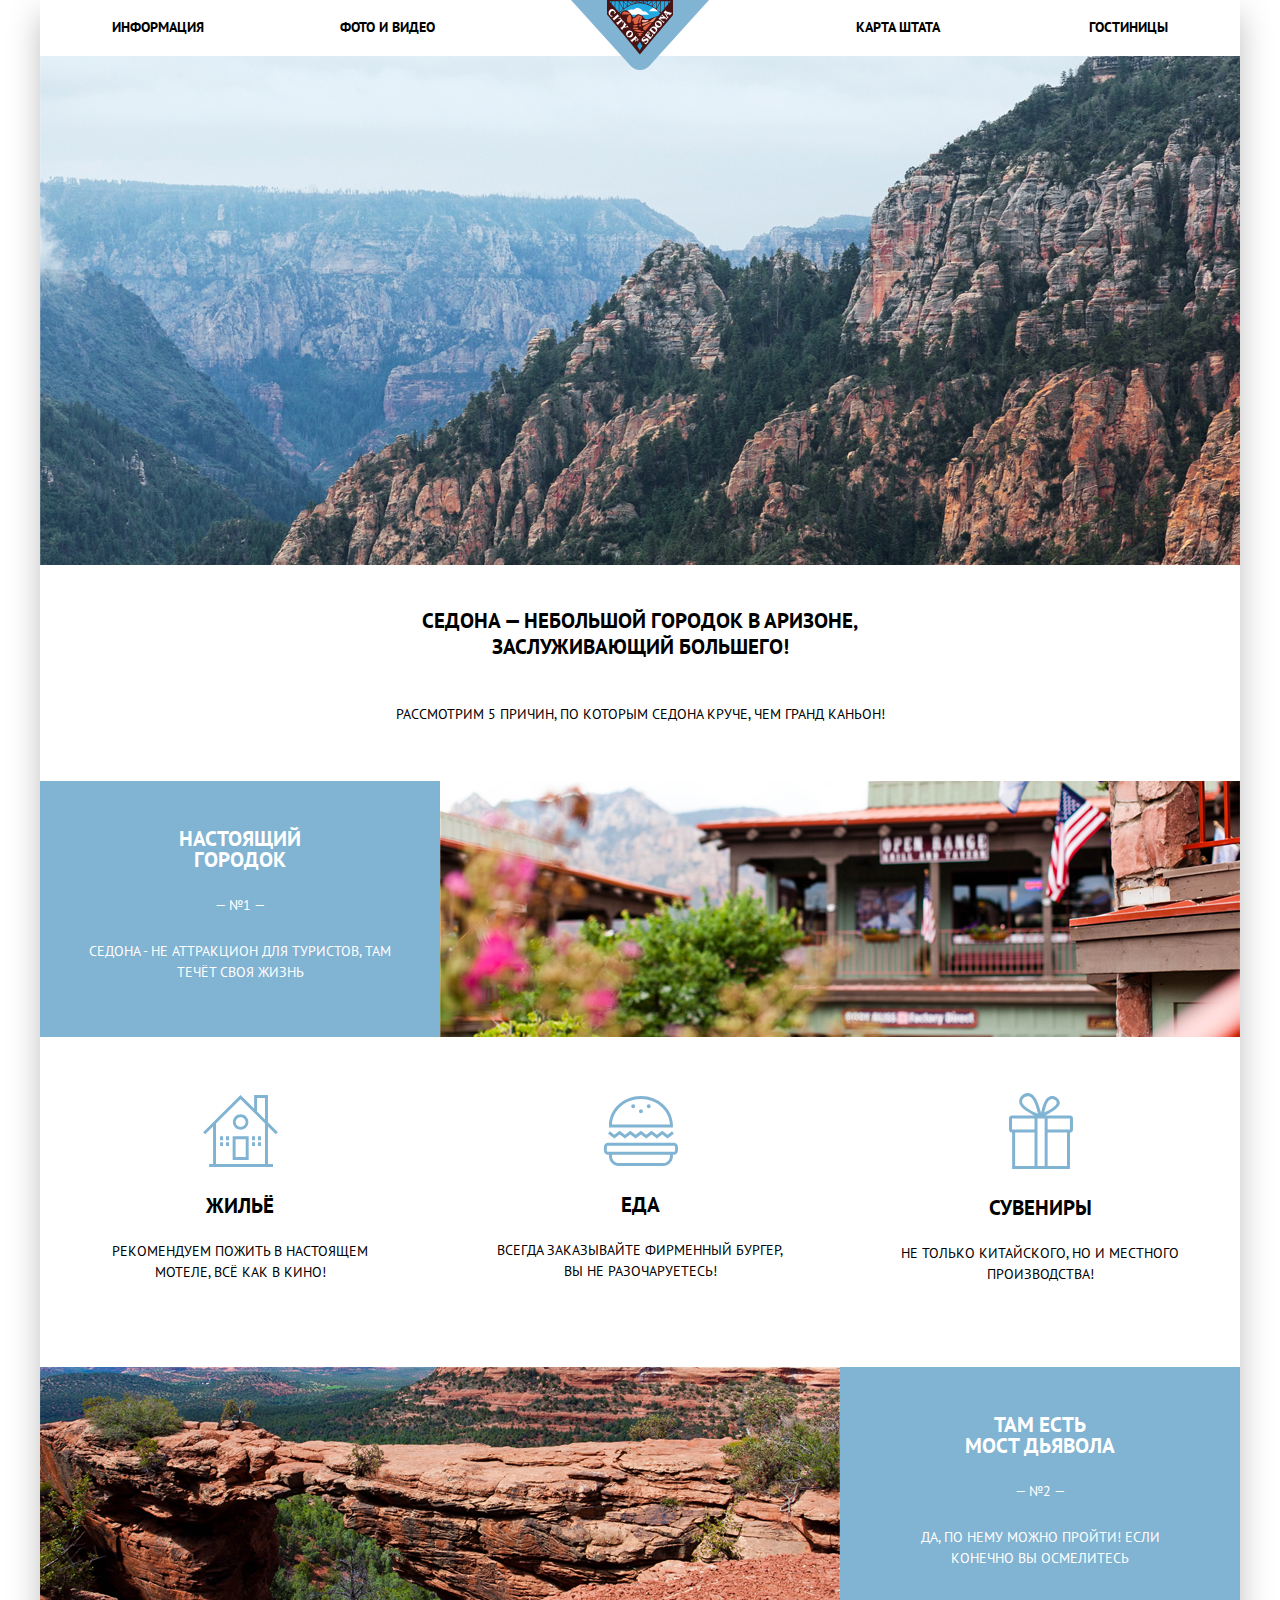
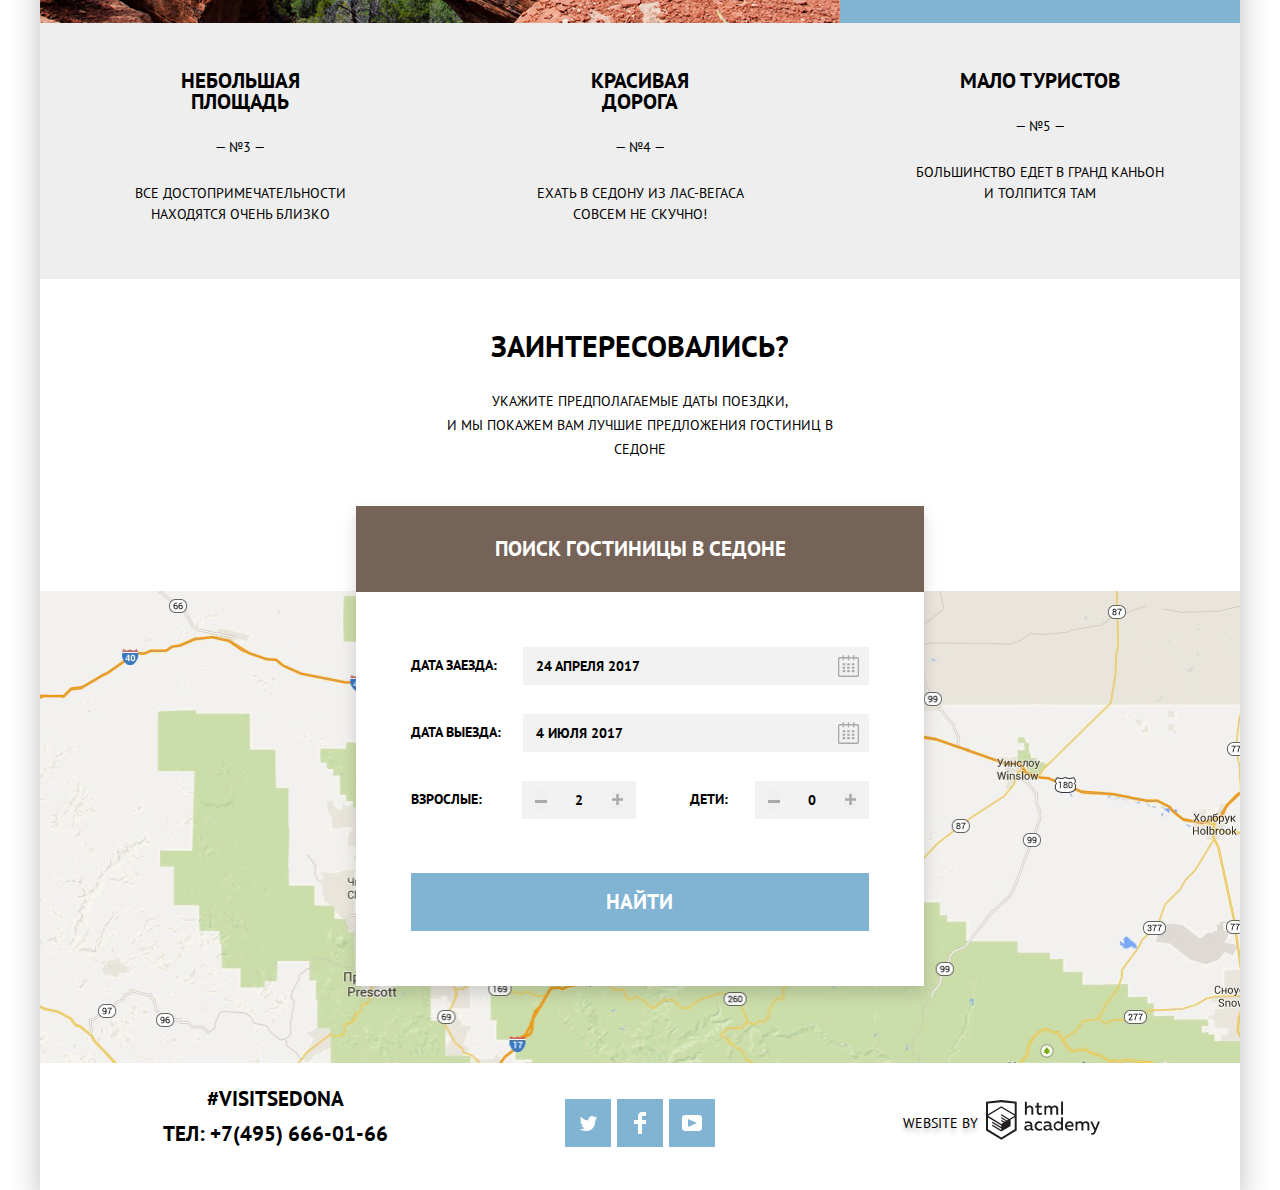
==== commit 5371a26f: "Испарвила min.css" ====
--- a/index.html
+++ b/index.html
@@ -6,7 +6,7 @@
       <link href="https://fonts.googleapis.com/css2?family=PT+Sans:wght@400;700&display=swap" rel="stylesheet">
       <link href="css/normalize.css" rel="stylesheet">
       <link href="css/style.min.css" rel="stylesheet">
-      <!--<link href="style.min.css" rel="stylesheet">-->
+      <!--<link href="style.css" rel="stylesheet">-->
    </head>
    <body class="page-body">
       <div class="page-body-wrapper">
--- a/css/style.min.css
+++ b/css/style.min.css
@@ -1 +1 @@
-:root{--basic-white:#FFFFFF;--basic-black:#000000;--basic-black-light:rgba(0,0,0,0.3);--basic-black-lighten:rgba(0,0,0,0.25);--basic-black-ultra-light:rgba(0,1,1,0.15);--basic-extra-dark:#333333;--basic-neutral:#EEEEEE;--basic-blue-light:#81B3D2;--basic-grey-light-neutral:rgba(255,255,255,0.9);--basic-grey-light-ultra-neutral:rgba(255,255,255,0.3);--basic-grey:#666666;--basic-grey-light:#BDBBBC;--basic-grey-lighten:#E5E5E5;--basic-grey-special:#CACACA;--basic-grey-calm:#A9A9A9;--basic-grey-dark:#6A6A6A;--basic-grey-ultra:#ABABAB;--basic-grey-ultra-light:rgba(171,171,171,0.3);--basic-brown:#604E43;--basic-brown-light:#766357;--basic-brown-dark:#503E33;--brown-ultra-light:#F2F2F2;--brown-ultra-lighten:#EBEBEB;--basic-blue-light:#81B3D2;--basic-blue:#669EC0;--basic-blue-dark:#5496BD;}body{position:relative;z-index:1;min-width:1200px;margin:0;padding:0;font-family:"PT Sans",Arial,sans-serif;font-size:14px;line-height:21px;font-weight:400;color:var(--basic-black);text-transform:uppercase;background-color:var(--basic-white);background-repeat:no-repeat;}img{max-width:100%;height:auto;}a{text-decoration:none;}.visually-hidden{position:absolute;width:1px;height:1px;margin:-1px;border:0;padding:0;white-space:nowrap;clip-path:inset(100%);clip:rect(0 0 0 0);overflow:hidden;}.main-header{width:1200px;justify-self:center;min-height:56px;}.main-header-logo{position:absolute;z-index:4;}.background-banner{position:relative;z-index:2;}.image{display:flex;flex-direction:column;align-items:center;justify-content:center;position:relative;background:url("../img/welcome.png")no-repeat;background-size:457px 351px;z-index:3;}.image::after{content:"";background:url("../img/shape.png")no-repeat;width:1200px;height:57px;position:absolute;bottom:0;z-index:3;}.main-navigation{font-size:14px;line-height:26px;font-weight:700;color:var(--basic-black);background-color:transparent;}.main-navigation{display:flex;flex-wrap:wrap;flex-direction:column;align-items:center;margin:0;padding:0;}.site-navigation a{color:var(--basic-black);width:300px;}.site-navigation-item a{text-decoration:none;}.site-navigation-item a:hover{color:var(--basic-blue-light);}.site-navigation-item a:active{color:var(--basic-black);opacity:0.3;}.site-navigation-item-hotels a{color:var(--basic-brown-light);}.site-navigation{list-style:none;display:flex;flex-wrap:wrap;padding:0;}.site-navigation-item-left{text-align:left;width:300px;}.site-navigation-item-right{text-align:right;width:300px;}.site-navigation-current a:not([href]){background-color:var(--basic-white);}.site-navigation-item-right:last-child a{padding-right:72px;}.site-navigation-item-left:first-child a{padding-left:72px;}.container{width:1200px;margin:0 auto;padding:0;}.page-index{text-align:center;}.subtitle{text-align:center;display:flex;flex-wrap:wrap;flex-direction:column;height:216px;padding:0;}.subtitle p{width:1200px;margin:0;}.subtitle-title{margin:42.5px 365px 16.5px;font-size:21px;line-height:26px;min-height:80px;}.tourism-item{display:flex;flex-direction:column;align-items:center;justify-content:flex-start;}.section-title{font-size:21px;line-height:21px;}.section-title-house::before{content:"";background:url("../img/icon-house.svg")no-repeat;width:75px;height:72px;display:block;margin:11px 0 28px 0;}.section-title-food::before{content:"";background:url("../img/icon-food.svg")no-repeat;width:75px;height:70px;display:block;margin:12px 0 28px 0;}.section-title-souvenirs::before{content:"";background:url("../img/icon-souvenirs.svg")no-repeat;width:64px;height:77px;display:block;margin:8px 0 28px 20px;}.features-list,.tourism-list{list-style:none;margin:0;}.features-list{margin:0;padding:0;}.feature-item{display:flex;flex-wrap:wrap;flex-direction:column;justify-content:flex-start;align-items:center;}.feature-item-content{background-color:var(--basic-neutral);display:flex;flex-wrap:wrap;margin:0;padding:0;}.feature-item-one,.feature-item-two{background-color:var(--basic-blue-light);color:var(--basic-white);}.button{font:inherit;text-align:center;vertical-align:middle;text-transform:uppercase;border:none;}.main-footer{background-color:var(--basic-grey-light-neutral);color:var(--basic-black);line-height:26px;width:1200px;justify-self:center;}.contacts-phone{color:inherit;}.footer-contacts{font-size:21px;font-weight:700;display:flex;flex-wrap:wrap;flex-direction:column;justify-content:flex-start;align-items:center;margin:14px 0 0 70px;}.footer-contacts p{margin:0;padding-top:9px;}.footer-social ul{list-style:none;display:flex;flex-wrap:wrap;justify-content:center;margin:0 auto;padding:0;}.social-button{display:flex;flex-wrap:wrap;align-items:center;justify-content:center;width:46px;height:48px;background-color:var(--basic-blue-light);color:inherit;margin:36px 3px;}.social-button:hover{background-color:var(--basic-blue);}.social-button:active{background-color:var(--basic-blue-dark);}.social-button:active path{opacity:0.3;}.footer-copyright{font-size:14px;font-weight:400;}.copyright{list-style:none;color:var(--basic-black);}.copyright:hover path{fill:var(--basic-blue-light);}.copyright:active path{fill:var(--basic-grey-light);}.modal-application-search{display:flex;flex-wrap:wrap;flex-direction:column;}.figure-days{display:flex;flex-wrap:wrap;justify-content:space-between;}.figure-days label,.figure-people label{margin-top:5px;}.appointment-form input{font-size:14px;line-height:26px;font-weight:700;text-transform:uppercase;}.appointment-form{padding:55px;}.window-metrics{background:var(--brown-ultra-light);width:346px;height:38px;border:none;margin-bottom:29px;display:flex;justify-content:space-between;}.figure-people{display:flex;}.figure-adults{display:flex;justify-content:flex-start;width:50%;}.figure-children{display:flex;justify-content:flex-end;width:50%;}.figure-adults label{padding-right:40px;}.figure-children label{padding-right:27px;}.figure-person{background:var(--brown-ultra-light);width:114px;height:38px;display:flex;align-items:center;}.figure-person input{text-align:center;border:none;background-color:transparent;outline:inherit;flex-grow:1;max-width:38px;height:100%;padding:0;}.window-metrics input{color:var(--basic-black);text-align:left;border:none;width:100%;background-color:transparent;padding-left:13px;padding-right:10px;}.window-metrics input,.figure-people input{background-color:var(--brown-ultra-light);}.window-metrics input:hover,.figure-people input:hover{background-color:var(--brown-ultra-lighten);}.window-metrics input:focus,.figure-people input:focus{background-color:var(--basic-white);outline:inherit;outline:2px solid var(--basic-grey-lighten);outline-offset:-2px;}.appointment-form{font-size:14px;line-height:26px;font-weight:700;}.calendar{transform:translate(315px,7px);position:absolute;}.calendar:focus{box-shadow:0 0 var(--basic-black)2px;}.window-metrics svg{color:var(--basic-grey-calm);}.window-metrics svg:hover path{fill:var(--basic-black);}.window-metrics svg:active path{fill:var(--basic-blue-light);}.enlarge{border:none;width:12px;padding:0;margin:0 13px;}.enlarge-minus{padding-bottom:5px;}.enlarge:focus{outline:inherit;}.enlarge svg{color:var(--basic-grey-calm);}.enlarge svg:hover path{fill:var(--basic-black);}.enlarge svg:active path{fill:var(--basic-blue-light);}.enlarge svg:hover rect{fill:var(--basic-black);}.enlarge svg:active rect{fill:var(--basic-blue-light);}input[type="number"]::-webkit-outer-spin-button,input[type="number"]::-webkit-inner-spin-button{-webkit-appearance:none;margin:0;}input[type="number"]{-moz-appearance:textfield;}input[type="number"]:hover,input[type="number"]:focus{-moz-appearance:number-input;}input[type=number]::-webkit-inner-spin-button,input[type=number]::-webkit-outer-spin-button{-webkit-appearance:none;margin:0;}.filter-search-bar{position:relative;}.filter-search{color:var(--basic-white);width:1200px;min-height:217px;background:var(--basic-blue-dark)url("../img/background.png");-webkit-background-size:cover;-moz-background-size:cover;-o-background-size:cover;background-size:cover;}.filter-list{list-style:none;}.filter-option label{width:97px;}.price-controls{border:2px solid var(--basic-white);border-radius:2px;height:32px;width:313px;display:grid;grid-template-columns:1fr 1fr;text-align:center;align-items:center;position:relative;}.price-controls input{background-color:transparent;color:var(--basic-white);border:none;outline:inherit;width:50px;font-size:14px;line-height:21px;font-weight:400;}.min-price-from::after{content:"";transform:translate(0px,-2px);padding:0;width:2px;height:22px;background:var(--basic-white);position:absolute;left:156px;}.min-price-from{padding-left:50px;}.max-price-to{padding-left:30px;}.range-filter{background-color:transparent;padding:0;margin:0;}.range-controls{margin-top:20px;position:relative;}.range-controls.scale{height:2px;background:var(--basic-white);opacity:0.3;margin:0;width:316px;margin-bottom:33px;}.range-controls.bar{width:252px;height:2px;color:var(--basic-white);opacity:1;position:absolute;}.range-controls.toggle{width:3.82px;height:3.8px;padding:0;border:7.64px solid var(--basic-white);background-color:var(--basic-grey-ultra);border-radius:50%;box-shadow:0 1.91px var(--basic-grey-ultra-light);position:absolute;top:-7px;}.range-controls.toggle-min:hover,.range-controls.toggle-max:hover{width:4.6px;height:4.36px;padding:0;border:9px solid var(--basic-white);background-color:var(--basic-grey-ultra);border-radius:50%;box-shadow:0 1.91px var(--basic-grey-ultra-light);position:absolute;top:-7px;left:0;}.range-controls.toggle-max{left:252px;}.range-controls.toggle-max:hover{left:252px;}.range-controls.toggle-min{left:0px;}.demonstrate-controls{margin-left:84px;}.sorting{min-height:86px;display:flex;flex-wrap:wrap;align-items:center;margin:0;padding:0px 73px;border-bottom:1px solid var(--basic-grey-lighten);}.sorting h3{margin-right:46px;padding:0;}.sorting h4{margin-right:40px;padding:0;}.sort-list{margin-right:auto;display:flex;list-style:none;flex-wrap:wrap;position:relative;padding:0;}.sort-item:not(:last-child){margin-right:32px;}.total-search h4,.sort-list{font-size:12px;line-height:18px;font-weight:400;}.sort-list a{color:var(--basic-black);opacity:0.3;}.sort-list a:focus{color:var(--basic-black);opacity:1;}.sort-item-price{color:var(--basic-blue-light);opacity:1;}.sort-item a{color:var(--basic-black);opacity:0.3;border-bottom:1px dashed var(--basic-blue-light);}.sort-item a:hover{color:var(--basic-blue-light);opacity:1;border-bottom:1px dashed var(--basic-blue-light);}.sort-item a:active{color:var(--basic-black);opacity:1;border:none;}.button-arrow{background-color:var(--basic-white);padding:0;border:none;}.arrows{border:none;outline:none;}.button-arrow-up{color:var(--basic-grey-special);margin-right:12px;}.button-arrow:hover path{fill:var(--basic-black);}.button-arrow:active path{fill:var(--basic-blue-light);}.button-arrow-down{color:var(--basic-blue-light);}.total-search h3,.results-search h4{font-size:21px;line-height:26px;font-weight:700;}.results-search ul{padding:0;list-style:none;}.results-search{color:inherit;}.results-search p{font-size:14px;line-height:21px;font-weight:400;}.hotel-link{color:var(--basic-white);text-transform:uppercase;}a.hotel-link{font-size:14px;line-height:21px;font-weight:400;padding:3px 17px 3px 16px;}.hotel-link-details{background-color:var(--basic-blue-light);}.hotel-link-details:hover{background-color:var(--basic-blue);opacity:1;}.hotel-link-details:active{background-color:var(--basic-blue-dark);color:var(--basic-grey-light-ultra-neutral);}.hotel-link-booking{background-color:var(--basic-brown-light);}.hotel-link-booking:hover{background-color:var(--basic-brown);opacity:1;}.hotel-link-booking:active{background-color:var(--basic-brown-dark);color:var(--basic-grey-light-ultra-neutral);}.rating{background-color:var(--brown-ultra-light);color:var(--basic-grey);text-transform:uppercase;padding:3px 12px 3px 15px;margin:0;}.hotel a,.total-search a{color:var(--basic-black);}.total-search.hotel{list-style:none;padding:0;margin:0;}h4.hotel-title{font-size:21px;line-height:26px;font-weight:700;padding:0;margin:0;}.hotel-name{list-style:none;color:var(--basic-black);padding:0;margin:0;}.hotel-name:hover{color:var(--basic-blue-light);}.hotel-name:active{color:var(--basic-black-light);}.hotel-info{flex-grow:1;}.page{height:100%;}.page-body{min-height:100%;display:grid;grid-template-rows:min-content 1fr min-content;align-content:start;}.tourism-item p{text-align:center;max-width:300px;margin-left:50px;margin-right:50px;margin-bottom:82px;padding-bottom:0;}.feature-item-content p{padding:0;width:262px;margin-left:69px;margin-right:69px;text-align:center;}.tourism-list{display:grid;grid-template-columns:1fr 1fr 1fr;margin:0;padding:0;list-style:none;min-height:330px;width:100%;}.feature-item-one{display:flex;flex-wrap:wrap;align-items:stretch;justify-content:flex-start;}.feature-item-one-content,.feature-item-two-content{display:flex;flex-wrap:wrap;flex-direction:column;justify-content:flex-start;width:400px;}.feature-item-two-content{text-align:right;order:1;}.feature-item-two-content p,.feature-item-one-content p{text-align:center;margin-left:49px;margin-right:49px;}.feature-item-one-content h3,.feature-item-two-content h3{padding:0 100px;text-align:center;}.feature-item-content h3{width:160px;}.feature-item-two{display:flex;flex-wrap:wrap;align-items:stretch;}.feature-item-one-photo img{height:100%;}.feature-item-two-photo img{height:100%;}.feature-item-two-content{text-align:right;}.application{min-height:291px;padding:0 382PX;display:flex;flex-wrap:wrap;flex-direction:column;justify-content:flex-start;align-items:center;}.application p{padding:0 0 130px 0;margin:31px 0 0 0;line-height:24px;}.application-title{padding:0;text-transform:uppercase;margin:55px 0 0 0;font-size:30px;line-height:24px;font-weight:700;}.main-footer.footer-container{display:grid;grid-template-columns:1fr 1fr 1fr;padding-bottom:7px;}.footer-copyright{display:flex;flex-wrap:wrap;align-items:center;justify-content:flex-end;padding-right:139px;}.footer-copyright-text{text-shadow:0px 4px 4px var(--basic-black-lighten);margin-right:8.2px;}.hotels{padding:0;margin:0;display:flex;flex-wrap:wrap;flex-direction:column;justify-content:flex-start;}.filter-criterias{flex-wrap:wrap;display:flex;flex-direction:column;margin:0;padding:0;border:none;font-size:16px;line-height:21px;font-weight:700;}.filter{display:flex;flex-wrap:wrap;padding:26px 72px;}.filter ul{padding:0;margin:0;list-style:none;line-height:18px;}.filter-option:not(:last-child){padding-bottom:25px;}.filter-option{font-size:14px;line-height:21px;font-weight:400;}.filter-option label{position:relative;display:block;cursor:pointer;user-select:none;}.filter-criterias.filter-list{padding-left:40px;}.filter-criterias-house{margin-left:119px;}.filter-criterias legend{margin-bottom:24px;margin-left:-5px;}.filter-criterias-price{display:flex;flex-direction:column;margin-left:auto;padding:0;border:none;}.filter-criterias-price legend{margin-bottom:10px;font-weight:700;font-size:16px;line-height:21px;}.filter-button{background-color:transparent;color:var(--basic-white);border:2px solid var(--basic-white);padding:6px 33px 5px 34px;align-self:center;font-size:14px;line-height:21px;font-weight:400;}.filter-button:hover{background-color:var(--basic-white);color:var(--basic-black);}.filter-button:focus{background-color:var(--basic-white);color:var(--basic-black);outline:inherit;}.filter-input-checkbox:not(:checked)+label::before{content:"";position:absolute;left:-39px;top:0;width:19px;height:19px;border:2px solid var(--basic-white);border-radius:15%;}.filter-input-checkbox:checked+label::before{content:"";position:absolute;left:-39px;top:0;width:23px;height:23px;background-image:url("../img/border.svg");background-repeat:no-repeat;background-position:0 0;}.filter-input-checkbox:checked+label::after{content:"";position:absolute;top:0px;left:-35px;width:21.72px;height:16.76px;background-image:url("../img/tick.svg");background-repeat:no-repeat;background-position:0 0;}.filter-input-checkbox:focus+label::before{outline:thin dotted;outline:5px auto-webkit-focus-ring-color;}.filter-input-checkbox:focus+label::before{outline:thin dotted;outline:5px auto-webkit-focus-ring-color;}.filter-input-checkbox:disabled+label,.filter-input-checkbox:checked:disabled+label,.filter-input-checkbox:disabled:hover+label,.filter-input-checkbox:disabled:focus+label{color:var(-- --basic-grey-dark);pointer-events:none;}.hotels-list{padding:24px 72px;margin:0;display:flex;border-bottom:1px solid var(--basic-grey-lighten);}.hotel-photo{margin-top:6px;margin-right:29px;padding:0;min-width:135px;}.hotel-prestige{padding:0;margin-left:auto;min-width:110px;}.stars{display:flex;flex-wrap:wrap;justify-content:flex-end;margin:6px 0 42px 0;}.stars li:not(:last-child){padding-right:6px;}a.hotel-link{color:var(--basic-white);font-size:14px;line-height:21px;font-weight:700;text-align:center;}.hotel-type,.hotel-booking{display:flex;flex-wrap:wrap;flex-direction:column;justify-content:flex-start;align-items:baseline;}.hotel-type{margin-right:6px;}.hotel-class{margin:7px 0 15px 0;}.hotel-reserve{display:flex;flex-wrap:wrap;}.modal-application-box{position:absolute;bottom:204px;margin-left:316px;margin-right:316px;z-index:4;display:flex;flex-wrap:wrap;flex-direction:column;align-items:center;box-shadow:0px 7px 15px var(--basic-black-ultra-light);}.modal-application-button{background-color:var(--basic-brown-light);width:568px;outline:inherit;font-size:21px;line-height:26px;font-weight:700;padding:30px 124px 30px 125px;color:var(--basic-white);margin:0;}.modal-application-button:hover{background-color:var(--basic-brown);opacity:1;}.modal-application-button:active,.modal-application-button:focus{background-color:var(--basic-brown-dark);color:var(--basic-grey-light-ultra-neutral);}.modal-application-search{background-color:var(--basic-white);width:568px;}.button-search{font-size:21px;line-height:26px;font-weight:700;text-transform:uppercase;margin-top:54px;background-color:var(--basic-blue-light);color:var(--basic-white);padding:16px 182px 16px 181px;border:none;width:458px;outline:inherit;}.button-search:hover,.button-search:focus{background-color:var(--basic-blue);opacity:1;}.button-search:active{background-color:var(--basic-blue-dark);color:var(--basic-grey-light-ultra-neutral);}.page-footer-one{z-index:3;position:absolute;bottom:0;}.map{z-index:2;position:relative;}.map img{width:100%;}.feature-item p{margin-top:0;margin-bottom:25px;}.feature-item{min-height:256px;}.feature-item h3{margin-top:47px;margin-bottom:25px;padding-bottom:0;}.page-body-wrapper{width:1200px;margin:0 auto;background-color:var(--brown-ultra-light);position:relative;box-shadow:0 15px 30px var(--basic-black-lighten);}.main-header,.container,.main-footer{background-color:var(--basic-white);}+:root{--basic-white:#FFFFFF;--basic-black:#000000;--basic-black-light:rgba(0,0,0,0.3);--basic-black-lighten:rgba(0,0,0,0.25);--basic-black-ultra-light:rgba(0,1,1,0.15);--basic-extra-dark:#333333;--basic-neutral:#EEEEEE;--basic-blue-light:#81B3D2;--basic-grey-light-neutral:rgba(255,255,255,0.9);--basic-grey-light-ultra-neutral:rgba(255,255,255,0.3);--basic-grey:#666666;--basic-grey-light:#BDBBBC;--basic-grey-lighten:#E5E5E5;--basic-grey-special:#CACACA;--basic-grey-calm:#A9A9A9;--basic-grey-dark:#6A6A6A;--basic-grey-ultra:#ABABAB;--basic-grey-ultra-light:rgba(171,171,171,0.3);--basic-brown:#604E43;--basic-brown-light:#766357;--basic-brown-dark:#503E33;--brown-ultra-light:#F2F2F2;--brown-ultra-lighten:#EBEBEB;--basic-blue-light:#81B3D2;--basic-blue:#669EC0;--basic-blue-dark:#5496BD}body{position:relative;z-index:1;min-width:1200px;margin:0;padding:0;font-family:"PT Sans",Arial,sans-serif;font-size:14px;line-height:21px;font-weight:400;color:var(--basic-black);text-transform:uppercase;background-color:var(--basic-white);background-repeat:no-repeat}img{max-width:100%;height:auto}a{text-decoration:none}.visually-hidden{position:absolute;width:1px;height:1px;margin:-1px;border:0;padding:0;white-space:nowrap;clip-path:inset(100%);clip:rect(0 0 0 0);overflow:hidden}.main-header{width:1200px;justify-self:center;min-height:56px}.main-header-logo{position:absolute;z-index:4}.background-banner{position:relative;z-index:2}.image{display:flex;flex-direction:column;align-items:center;justify-content:center;position:relative;background:url("../img/welcome.png") no-repeat;background-size:457px 351px;z-index:3}.image::after{content:"";background:url("../img/shape.png") no-repeat;width:1200px;height:57px;position:absolute;bottom:0;z-index:3}.main-navigation{font-size:14px;line-height:26px;font-weight:700;color:var(--basic-black);background-color:transparent}.main-navigation{display:flex;flex-wrap:wrap;flex-direction:column;align-items:center;margin:0;padding:0}.site-navigation a{color:var(--basic-black);width:300px}.site-navigation-item a{text-decoration:none}.site-navigation-item a:hover{color:var(--basic-blue-light)}.site-navigation-item a:active{color:var(--basic-black);opacity:0.3}.site-navigation-item-hotels a{color:var(--basic-brown-light)}.site-navigation{list-style:none;display:flex;flex-wrap:wrap;padding:0}.site-navigation-item-left{text-align:left;width:300px}.site-navigation-item-right{text-align:right;width:300px}.site-navigation-current a:not([href]){background-color:var(--basic-white)}.site-navigation-item-right:last-child a{padding-right:72px}.site-navigation-item-left:first-child a{padding-left:72px}.container{width:1200px;margin:0 auto;padding:0}.page-index{text-align:center}.subtitle{text-align:center;display:flex;flex-wrap:wrap;flex-direction:column;height:216px;padding:0}.subtitle p{width:1200px;margin:0}.subtitle-title{margin:42.5px 365px 16.5px;font-size:21px;line-height:26px;min-height:80px}.tourism-item{display:flex;flex-direction:column;align-items:center;justify-content:flex-start}.section-title{font-size:21px;line-height:21px}.section-title-house::before{content:"";background:url("../img/icon-house.svg") no-repeat;width:75px;height:72px;display:block;margin:11px 0 28px 0}.section-title-food::before{content:"";background:url("../img/icon-food.svg") no-repeat;width:75px;height:70px;display:block;margin:12px 0 28px 0}.section-title-souvenirs::before{content:"";background:url("../img/icon-souvenirs.svg") no-repeat;width:64px;height:77px;display:block;margin:8px 0 28px 20px}.features-list,.tourism-list{list-style:none;margin:0}.features-list{margin:0;padding:0}.feature-item{display:flex;flex-wrap:wrap;flex-direction:column;justify-content:flex-start;align-items:center}.feature-item-content{background-color:var(--basic-neutral);display:flex;flex-wrap:wrap;margin:0;padding:0}.feature-item-one,.feature-item-two{background-color:var(--basic-blue-light);color:var(--basic-white)}.button{font:inherit;text-align:center;vertical-align:middle;text-transform:uppercase;border:none}.main-footer{background-color:var(--basic-grey-light-neutral);color:var(--basic-black);line-height:26px;width:1200px;justify-self:center}.contacts-phone{color:inherit}.footer-contacts{font-size:21px;font-weight:700;display:flex;flex-wrap:wrap;flex-direction:column;justify-content:flex-start;align-items:center;margin:14px 0 0 70px}.footer-contacts p{margin:0;padding-top:9px}.footer-social ul{list-style:none;display:flex;flex-wrap:wrap;justify-content:center;margin:0 auto;padding:0}.social-button{display:flex;flex-wrap:wrap;align-items:center;justify-content:center;width:46px;height:48px;background-color:var(--basic-blue-light);color:inherit;margin:36px 3px}.social-button:hover{background-color:var(--basic-blue)}.social-button:active{background-color:var(--basic-blue-dark)}.social-button:active path{opacity:0.3}.footer-copyright{font-size:14px;font-weight:400}.copyright{list-style:none;color:var(--basic-black)}.copyright:hover path{fill:var(--basic-blue-light)}.copyright:active path{fill:var(--basic-grey-light)}.modal-application-search{display:flex;flex-wrap:wrap;flex-direction:column}.figure-days{display:flex;flex-wrap:wrap;justify-content:space-between}.figure-days label,.figure-people label{margin-top:5px}.appointment-form input{font-size:14px;line-height:26px;font-weight:700;text-transform:uppercase}.appointment-form{padding:55px}.window-metrics{background:var(--brown-ultra-light);width:346px;height:38px;border:none;margin-bottom:29px;display:flex;justify-content:space-between}.figure-people{display:flex}.figure-adults{display:flex;justify-content:flex-start;width:50%}.figure-children{display:flex;justify-content:flex-end;width:50%}.figure-adults label{padding-right:40px}.figure-children label{padding-right:27px}.figure-person{background:var(--brown-ultra-light);width:114px;height:38px;display:flex;align-items:center}.figure-person input{text-align:center;border:none;background-color:transparent;outline:inherit;flex-grow:1;max-width:38px;height:100%;padding:0}.window-metrics input{color:var(--basic-black);text-align:left;border:none;width:100%;background-color:transparent;padding-left:13px;padding-right:10px}.window-metrics input,.figure-people input{background-color:var(--brown-ultra-light)}.window-metrics input:hover,.figure-people input:hover{background-color:var(--brown-ultra-lighten)}.window-metrics input:focus,.figure-people input:focus{background-color:var(--basic-white);outline:inherit;outline:2px solid var(--basic-grey-lighten);outline-offset:-2px}.appointment-form{font-size:14px;line-height:26px;font-weight:700}.calendar{transform:translate(315px,7px);position:absolute}.calendar:focus{box-shadow:0 0 var(--basic-black) 2px}.window-metrics svg{color:var(--basic-grey-calm)}.window-metrics svg:hover path{fill:var(--basic-black)}.window-metrics svg:active path{fill:var(--basic-blue-light)}.enlarge{border:none;width:12px;padding:0;margin:0 13px}.enlarge-minus{padding-bottom:5px}.enlarge:focus{outline:inherit}.enlarge svg{color:var(--basic-grey-calm)}.enlarge svg:hover path{fill:var(--basic-black)}.enlarge svg:active path{fill:var(--basic-blue-light)}.enlarge svg:hover rect{fill:var(--basic-black)}.enlarge svg:active rect{fill:var(--basic-blue-light)}input[type="number"]::-webkit-outer-spin-button,input[type="number"]::-webkit-inner-spin-button{-webkit-appearance:none;margin:0}input[type="number"]{-moz-appearance:textfield}input[type="number"]:hover,input[type="number"]:focus{-moz-appearance:number-input}input[type=number]::-webkit-inner-spin-button,input[type=number]::-webkit-outer-spin-button{-webkit-appearance:none;margin:0}.filter-search-bar{position:relative}.filter-search{color:var(--basic-white);width:1200px;min-height:217px;background:var(--basic-blue-dark) url("../img/background.png");-webkit-background-size:cover;-moz-background-size:cover;-o-background-size:cover;background-size:cover}.filter-list{list-style:none}.filter-option label{width:97px}.price-controls{border:2px solid var(--basic-white);border-radius:2px;height:32px;width:313px;display:grid;grid-template-columns:1fr 1fr;text-align:center;align-items:center;position:relative}.price-controls input{background-color:transparent;color:var(--basic-white);border:none;outline:inherit;width:50px;font-size:14px;line-height:21px;font-weight:400}.min-price-from::after{content:"";transform:translate(0,-2px);padding:0;width:2px;height:22px;background:var(--basic-white);position:absolute;left:156px}.min-price-from{padding-left:50px}.max-price-to{padding-left:30px}.range-filter{background-color:transparent;padding:0;margin:0}.range-controls{margin-top:20px;position:relative}.range-controls .scale{height:2px;background:var(--basic-white);opacity:0.3;margin:0;width:316px;margin-bottom:33px}.range-controls .bar{width:252px;height:2px;color:var(--basic-white);opacity:1;position:absolute}.range-controls .toggle{width:3.82px;height:3.8px;padding:0;border:7.64px solid var(--basic-white);background-color:var(--basic-grey-ultra);border-radius:50%;box-shadow:0 1.91px var(--basic-grey-ultra-light);position:absolute;top:-7px}.range-controls .toggle-min:hover,.range-controls .toggle-max:hover{width:4.6px;height:4.36px;padding:0;border:9px solid var(--basic-white);background-color:var(--basic-grey-ultra);border-radius:50%;box-shadow:0 1.91px var(--basic-grey-ultra-light);position:absolute;top:-7px;left:0}.range-controls .toggle-max{left:252px}.range-controls .toggle-max:hover{left:252px}.range-controls .toggle-min{left:0}.demonstrate-controls{margin-left:84px}.sorting{min-height:86px;display:flex;flex-wrap:wrap;align-items:center;margin:0;padding:0 73px;border-bottom:1px solid var(--basic-grey-lighten)}.sorting h3{margin-right:46px;padding:0}.sorting h4{margin-right:40px ;padding:0}.sort-list{margin-right:auto;display:flex;list-style:none;flex-wrap:wrap;position:relative;padding:0}.sort-item:not(:last-child){margin-right:32px}.total-search h4,.sort-list{font-size:12px;line-height:18px;font-weight:400}.sort-list a{color:var(--basic-black);opacity:0.3}.sort-list a:focus{color:var(--basic-black);opacity:1}.sort-item-price{color:var(--basic-blue-light);opacity:1}.sort-item a{color:var(--basic-black);opacity:0.3;border-bottom:1px dashed var(--basic-blue-light)}.sort-item a:hover{color:var(--basic-blue-light);opacity:1;border-bottom:1px dashed var(--basic-blue-light)}.sort-item a:active{color:var(--basic-black);opacity:1;border:none}.button-arrow{background-color:var(--basic-white);padding:0;border:none}.arrows{border:none;outline:none}.button-arrow-up{color:var(--basic-grey-special);margin-right:12px}.button-arrow:hover path{fill:var(--basic-black)}.button-arrow:active path{fill:var(--basic-blue-light)}.button-arrow-down{color:var(--basic-blue-light)}.total-search h3,.results-search h4{font-size:21px;line-height:26px;font-weight:700}.results-search ul{padding:0;list-style:none}.results-search{color:inherit}.results-search p{font-size:14px;line-height:21px;font-weight:400}.hotel-link{color:var(--basic-white);text-transform:uppercase}a.hotel-link{font-size:14px;line-height:21px;font-weight:400;padding:3px 17px 3px 16px}.hotel-link-details{background-color:var(--basic-blue-light)}.hotel-link-details:hover{background-color:var(--basic-blue);opacity:1}.hotel-link-details:active{background-color:var(--basic-blue-dark);color:var(--basic-grey-light-ultra-neutral)}.hotel-link-booking{background-color:var(--basic-brown-light)}.hotel-link-booking:hover{background-color:var(--basic-brown);opacity:1}.hotel-link-booking:active{background-color:var(--basic-brown-dark);color:var(--basic-grey-light-ultra-neutral)}.rating{background-color:var(--brown-ultra-light);color:var(--basic-grey);text-transform:uppercase;padding:3px 12px 3px 15px;margin:0}.hotel a,.total-search a{color:var(--basic-black)}.total-search .hotel{list-style:none;padding:0;margin:0}h4.hotel-title{font-size:21px;line-height:26px;font-weight:700;padding:0;margin:0}.hotel-name{list-style:none;color:var(--basic-black);padding:0;margin:0}.hotel-name:hover{color:var(--basic-blue-light)}.hotel-name:active{color:var(--basic-black-light)}.hotel-info{flex-grow:1}.page{height:100%}.page-body{min-height:100%;display:grid;grid-template-rows:min-content 1fr min-content;align-content:start}.tourism-item p{text-align:center;max-width:300px;margin-left:50px;margin-right:50px;margin-bottom:82px;padding-bottom:0}.feature-item-content p{padding:0;width:262px;margin-left:69px;margin-right:69px;text-align:center}.tourism-list{display:grid;grid-template-columns:1fr 1fr 1fr;margin:0;padding:0;list-style:none;min-height:330px;width:100%}.feature-item-one{display:flex;flex-wrap:wrap;align-items:stretch;justify-content:flex-start}.feature-item-one-content,.feature-item-two-content{display:flex;flex-wrap:wrap;flex-direction:column;justify-content:flex-start;width:400px}.feature-item-two-content{text-align:right;order:1}.feature-item-two-content p,.feature-item-one-content p{text-align:center;margin-left:49px;margin-right:49px}.feature-item-one-content h3,.feature-item-two-content h3{padding:0 100px;text-align:center}.feature-item-content h3{width:160px}.feature-item-two{display:flex;flex-wrap:wrap;align-items:stretch}.feature-item-one-photo img{height:100%}.feature-item-two-photo img{height:100%}.feature-item-two-content{text-align:right}.application{min-height:291px;padding:0 382PX;display:flex;flex-wrap:wrap;flex-direction:column;justify-content:flex-start;align-items:center}.application p{padding:0 0 130px 0;margin:31px 0 0 0;line-height:24px}.application-title{padding:0;text-transform:uppercase;margin:55px 0 0 0;font-size:30px;line-height:24px;font-weight:700}.main-footer .footer-container{display:grid;grid-template-columns:1fr 1fr 1fr;padding-bottom:7px}.footer-copyright{display:flex;flex-wrap:wrap;align-items:center;justify-content:flex-end;padding-right:139px}.footer-copyright-text{text-shadow:0 4px 4px var(--basic-black-lighten);margin-right:8.2px}.hotels{padding:0;margin:0;display:flex;flex-wrap:wrap;flex-direction:column;justify-content:flex-start}.filter-criterias{flex-wrap:wrap;display:flex;flex-direction:column;margin:0;padding:0;border:none;font-size:16px;line-height:21px;font-weight:700}.filter{display:flex;flex-wrap:wrap;padding:26px 72px}.filter ul{padding:0;margin:0;list-style:none;line-height:18px}.filter-option:not(:last-child){padding-bottom:25px}.filter-option{font-size:14px;line-height:21px;font-weight:400}.filter-option label{position:relative;display:block;cursor:pointer;user-select:none}.filter-criterias .filter-list{padding-left:40px}.filter-criterias-house{margin-left:119px}.filter-criterias legend{margin-bottom:24px;margin-left:-5px}.filter-criterias-price{display:flex;flex-direction:column;margin-left:auto;padding:0;border:none}.filter-criterias-price legend{margin-bottom:10px;font-weight:700;font-size:16px;line-height:21px}.filter-button{background-color:transparent;color:var(--basic-white);border:2px solid var(--basic-white);padding:6px 33px 5px 34px;align-self:center;font-size:14px;line-height:21px;font-weight:400}.filter-button:hover{background-color:var(--basic-white);color:var(--basic-black)}.filter-button:focus{background-color:var(--basic-white);color:var(--basic-black);outline:inherit}.filter-input-checkbox:not(:checked) + label::before{content:"";position:absolute;left:-39px;top:0;width:19px;height:19px;border:2px solid var(--basic-white);border-radius:15%}.filter-input-checkbox:checked + label::before{content:"";position:absolute;left:-39px;top:0;width:23px;height:23px;background-image:url("../img/border.svg");background-repeat:no-repeat;background-position:0 0}.filter-input-checkbox:checked + label::after{content:"";position:absolute;top:0;left:-35px;width:21.72px;height:16.76px;background-image:url("../img/tick.svg");background-repeat:no-repeat;background-position:0 0}.filter-input-checkbox:focus + label::before{outline:thin dotted;outline:5px auto -webkit-focus-ring-color}.filter-input-checkbox:focus + label::before{outline:thin dotted;outline:5px auto -webkit-focus-ring-color}.filter-input-checkbox:disabled + label,.filter-input-checkbox:checked:disabled + label,.filter-input-checkbox:disabled:hover + label,.filter-input-checkbox:disabled:focus + label{color:var(-- --basic-grey-dark);pointer-events:none}.hotels-list{padding:24px 72px;margin:0;display:flex;border-bottom:1px solid var(--basic-grey-lighten)}.hotel-photo{margin-top:6px;margin-right:29px;padding:0;min-width:135px}.hotel-prestige{padding:0;margin-left:auto;min-width:110px}.stars{display:flex;flex-wrap:wrap;justify-content:flex-end;margin:6px 0 42px 0}.stars li:not(:last-child){padding-right:6px}a.hotel-link{color:var(--basic-white);font-size:14px;line-height:21px;font-weight:700;text-align:center}.hotel-type,.hotel-booking{display:flex;flex-wrap:wrap;flex-direction:column;justify-content:flex-start;align-items:baseline}.hotel-type{margin-right:6px}.hotel-class{margin:7px 0 15px 0}.hotel-reserve{display:flex;flex-wrap:wrap}.modal-application-box{position:absolute;bottom:204px;margin-left:316px;margin-right:316px;z-index:4;display:flex;flex-wrap:wrap;flex-direction:column;align-items:center;box-shadow:0 7px 15px var(--basic-black-ultra-light)}.modal-application-button{background-color:var(--basic-brown-light);width:568px;outline:inherit;font-size:21px;line-height:26px;font-weight:700;padding:30px 124px 30px 125px;color:var(--basic-white);margin:0}.modal-application-button:hover{background-color:var(--basic-brown);opacity:1}.modal-application-button:active,.modal-application-button:focus{background-color:var(--basic-brown-dark);color:var(--basic-grey-light-ultra-neutral)}.modal-application-search{background-color:var(--basic-white);width:568px}.button-search{font-size:21px;line-height:26px;font-weight:700;text-transform:uppercase;margin-top:54px;background-color:var(--basic-blue-light);color:var(--basic-white);padding:16px 182px 16px 181px;border:none;width:458px;outline:inherit}.button-search:hover,.button-search:focus{background-color:var(--basic-blue);opacity:1}.button-search:active{background-color:var(--basic-blue-dark);color:var(--basic-grey-light-ultra-neutral)}.page-footer-one{z-index:3;position:absolute;bottom:0}.map{z-index:2;position:relative}.map img{width:100%}.feature-item p{margin-top:0;margin-bottom:25px}.feature-item{min-height:256px}.feature-item h3{margin-top:47px;margin-bottom:25px;padding-bottom:0}.page-body-wrapper{width:1200px;margin:0 auto;background-color:var(--brown-ultra-light);position:relative;box-shadow:0 15px 30px var(--basic-black-lighten)}.main-header,.container,.main-footer{background-color:var(--basic-white)}--- a/style.css
+++ b/style.css
@@ -0,0 +1,1300 @@
+/*Variables */
+
+:root {
+	--basic-white:#FFFFFF;
+	--basic-black:#000000;
+	--basic-extra-dark:#333333; /*текст*/
+	--basic-neutral:#EEEEEE; /*часть фона*/
+	--basic-blue-light:#81B3D2;
+	--basic-grey-light-neutral:rgba(255, 255, 255, 0.9); /*фон для footer*/
+  --basic-grey:#666666;/*текст для рейтинг на внутренней стр.*/
+  --basic-grey-light:#BDBBBC; /*нажатие для footer-copyright*/
+  --basic-grey-lighten:#E5E5E5;/* border-bottom для 2 стр*/ 
+  --basic-grey-special:#CACACA; /*стрелки*/
+  --basic-grey-calm:#A9A9A9;
+
+/*Button*/
+
+  /*для блока "Поиск гостиниц в Седоне и коричневых кнопок*/
+  --basic-brown:#604E43;/*наведение*/
+  --basic-brown-light:#766357; /*покой*/
+  --basic-brown-dark:#503E33;/*нажатие*/
+  --brown-ultra-light:#F2F2F2; /*окно подложка покой + рейтинг*/
+  --brown-ultra-lighten:#EBEBEB; /*окно подложка наведение*/
+
+/*для голубых кнопок*/
+--basic-blue-light:#81B3D2;
+--basic-blue:#669EC0;
+--basic-blue-dark:#5496BD;
+}
+
+body {
+  position: relative;
+  z-index: 1;
+  min-width: 1200px;
+  margin: 0;
+  padding: 0;
+  font-family: "PT Sans", Arial, sans-serif;
+  font-size: 14px;
+  line-height: 21px;
+  font-weight: 400;
+  color: var(--basic-black);
+  text-transform: uppercase;
+  background-color: var(--basic-white);
+  background-position: absolute;
+  background-repeat: no-repeat;
+}
+
+
+img {
+  max-width: 100%;
+  height: auto;
+}
+
+a {
+  text-decoration: none;
+}
+
+.visually-hidden {
+  position: absolute;
+  width: 1px;
+  height: 1px;
+  margin: -1px;
+  border: 0;
+  padding: 0;
+  white-space: nowrap;
+  clip-path: inset(100%);
+  clip: rect(0 0 0 0);
+  overflow: hidden;
+}
+
+
+/*Main-header*/
+
+.main-header {
+ width: 1200px;
+ justify-self: center;
+}
+
+.main-header-logo {
+ position: absolute;
+ z-index: 3;
+}
+
+.main-header-bar {
+  background-color: var(--basic-white);
+  height: 56px;
+}
+
+
+.image {
+  display: flex;
+  flex-direction: column;
+  align-items: center;
+  justify-content: center;
+  position: relative;
+}
+
+.background-text {
+  position: absolute;
+}
+
+.image-line{
+  position: absolute;
+  bottom: 0;
+}
+
+
+/*Main-navigation*/
+
+.main-navigation-wrapper {
+ grid-template-columns: max-content;
+ background-color: var(--basic-white);
+ width: 1200px;
+ min-height: 56px;
+}
+
+.main-navigation {
+ font-size: 14px;
+ line-height: 26px;
+ font-weight: 700;
+ color: var(--basic-black);
+ background-color: transparent;
+}
+
+
+/* User navigation */
+
+.main-navigation {
+  display: flex;
+  flex-wrap: wrap;
+  flex-direction: column;
+  align-items: center;
+  margin: 0;
+  padding: 0;
+}
+
+.site-navigation a {
+  color: var(--basic-black);
+}
+
+
+.site-navigation-item {
+  color: var(--basic-black);
+  width: 300px;
+}
+.site-navigation-item a {
+  text-decoration:none;
+}
+
+  .site-navigation-item a:hover {
+  color: var(--basic-blue-light); 
+}
+  .site-navigation-item a:active {
+  color:var(--basic-black);
+  opacity: 0.3;
+}
+
+.site-navigation {
+  list-style: none;
+  display: flex;
+  flex-wrap: wrap;
+  padding: 0;
+} 
+
+.site-navigation-item-left {
+  text-align: left;
+}
+
+.site-navigation-item-right {
+  text-align: right;
+}
+
+.site-navigation-current a:not([href]) {
+  background-color: var(--basic-white);
+}
+
+.site-navigation-item:last-child a {
+  padding-right: 72px;
+  }
+
+
+.site-navigation-item:first-child a {
+  padding-left: 72px;
+  }
+
+
+/*container main */
+
+.container {
+  width: 1200px;
+  margin: 0 auto;
+  padding: 0;
+}
+
+.page-index {
+text-align: center; 
+}
+/*Subtitle*/
+
+.subtitle {
+  text-align: center;
+  display: flex;
+  flex-wrap: wrap;
+  flex-direction: column;
+  height: 216px;
+  padding: 0;
+}
+
+.subtitle p {
+  width: 1200px;
+}
+
+.subtitle-title {
+  margin: 42.5px 365px 16.5px;
+  font-size: 21px;
+  line-height: 26px;
+}
+
+/* Features */
+
+.tourism-item {
+  display: flex;
+  flex-direction: column;
+  text-align: center;
+  justify-content: center;
+}
+
+.features-list,
+.tourism-list {
+ list-style: none;
+ margin: 0;
+}
+
+.features-list {
+ margin: 0;
+ padding: 0;
+}
+
+.feature-item {
+  display: flex;
+  flex-wrap: wrap;
+  flex-direction: column;
+  justify-content: flex-start;
+  align-items: center;
+}
+
+.feature-item-content {
+  background-color: var(--basic-neutral);
+}
+
+.feature-item-one,
+.feature-item-two {
+   background-color: var(--basic-blue-light);
+   color: var(--basic-white);
+}
+
+/*button общие критерии*/
+.button{
+  font: inherit;
+  text-align: center;
+  vertical-align: middle;
+  text-transform: uppercase;
+  border: none;
+  outline: none;
+  }
+/* footer*/
+
+.main-footer {
+  background-color: var(--basic-grey-light-neutral);
+  color: var(--basic-black);
+  line-height: 26px;
+  width: 1200px;
+  justify-self: center;
+}
+
+/*contacts-phone*/
+
+.contacts-phone {
+  color: inherit;
+}
+
+
+.footer-contacts {
+  font-size: 21px;
+  font-weight: 700;
+ padding-top: 23px;
+ text-align: center;
+ margin-left: 50px;
+}
+
+.footer-contacts p {
+  padding:0;
+  margin: 0; 
+}
+
+/*footer-social соц сети*/
+
+.footer-social ul {
+  list-style: none;
+  display: flex;
+  flex-wrap: wrap;
+  justify-content: center;
+  margin: 0 auto;
+  padding: 0;
+}
+
+/* Social button */
+
+.social-button {
+  display: flex;
+  flex-wrap: wrap;
+  align-items: center;
+  justify-content: center;
+  width: 46px;
+  height: 48px;
+  background-color: var(--basic-blue-light);
+  color: inherit;
+  margin: 36px 3px;
+}
+
+.social-button:hover {
+  background-color: var(--basic-blue);
+}
+.social-button:active {
+  background-color: var(--basic-blue-dark);
+}
+
+.social-button:active path {
+  opacity: 0.3;
+}
+
+/*footer-copyright*/
+
+.footer-copyright {
+  font-size: 14px;
+  font-weight: 400;
+}
+
+.copyright {
+list-style: none;
+color: var(--basic-black);
+}
+
+.copyright:hover path {
+ fill: var(--basic-blue-light);
+}
+.copyright:active path {
+ fill:var(--basic-grey-light);
+}
+
+/*Модальные окна*/
+.modal-application-search {
+  display: flex;
+  flex-wrap: wrap;
+  flex-direction: column;
+}
+
+.figure-days {
+  display:flex;
+  flex-wrap: wrap;
+  justify-content: space-between;
+}
+
+
+.appointment-form input {
+  font-size: 14px;
+ line-height: 26px;
+ font-weight: 700;
+ text-transform:uppercase;
+}
+
+.window-metrics{
+ background: var(--brown-ultra-light);
+ width: 346px;
+ height: 38px;
+ border:none;
+ margin-bottom: 29px;
+ display: flex;
+ justify-content: space-between;
+}
+
+.figure-people {
+  display: flex;
+  justify-content: space-between;
+  }
+
+.figure-person{
+ background: var(--brown-ultra-light);
+ width: 114px;
+ height: 38px;
+ border:none;
+}
+
+
+.figure-person input {
+  width: 114px;
+  height: 38px;
+ text-align: center;
+  border:none;
+ background-color: transparent;
+ border:none;
+ outline: none;
+}
+
+
+.figure-person:not(:last-child):{
+ margin-right: 53px;
+}
+
+
+.window-metrics input {
+  color:var(--basic-black);
+  text-align: left;
+  border:none;
+   outline: none;
+  width: 100%;
+  background-color: transparent;
+  padding-left: 13px;
+  padding-right: 10px;
+}
+.window-metrics input{
+  background-color: var(--brown-ultra-light);
+}
+
+.window-metrics input:hover {
+  background-color:var(--brown-ultra-lighten);
+}
+
+.window-metrics input:focus {
+  background-color: var(--basic-white);
+}
+
+.appointment-form {
+  font-size: 14px;
+ line-height: 26px;
+ font-weight: 700;
+  margin: 55px;
+}
+
+.window-metrics svg {
+  transform: translate(-31px,7px);
+  position: absolute;
+  color:var(--basic-grey-calm);
+}
+
+.window-metrics svg:hover path {
+  fill:var(--basic-black);
+}
+.window-metrics svg:active path {
+  fill: var(--basic-blue-light);
+}
+.enlarge {
+  border:none;
+  outline: none;
+  position: absolute;
+}
+
+.enlarge-plus{
+  transform: translate(25px,-28px);
+}
+
+.enlarge-minus{
+  transform: translate(8px,7px);
+}
+.enlarge svg {
+  color:var(--basic-grey-calm);
+}
+
+.enlarge svg:hover path {
+  fill:var(--basic-black);
+}
+.enlargesvg:active path {
+  fill: var(--basic-blue-light);
+}
+
+.enlarge svg:hover rect {
+  fill:var(--basic-black);
+}
+.enlarge svg:active rect {
+  fill: var(--basic-blue-light);
+}
+
+
+/*Убрать стрелки для браузера Google Chrome:*/
+
+input[type="number"]::-webkit-outer-spin-button,
+input[type="number"]::-webkit-inner-spin-button {
+  -webkit-appearance: none;
+  margin: 0;
+}
+/*Убрать стрелки для браузера Firefox:*/
+
+input[type="number"] {
+  -moz-appearance: textfield;
+}
+input[type="number"]:hover,
+input[type="number"]:focus {
+  -moz-appearance: number-input;
+}
+/*Убрать стрелки Для других браузеров */
+
+input[type=number]::-webkit-inner-spin-button,
+input[type=number]::-webkit-outer-spin-button {
+  -webkit-appearance: none;
+  margin: 0;
+}
+
+/*страница 2 Внутренняя */
+
+/*filter-search*/
+.filter-search {
+  position: relative;
+  color: var(--basic-white);
+  background: url("img/background.png");
+  width: 1200px;
+  min-height:217;
+}
+
+.filter-list {
+list-style: none;
+}
+
+.price-controls {
+border: 2px solid var(--basic-white);
+border-radius: 2px;
+height:36px;
+width:317px;
+display: flex;
+flex-wrap: wrap;
+align-items: center;
+justify-content: space-around;
+}
+
+
+.min-price::after {
+content:"";
+position: absolute;
+transform: translate(38px,-2px);
+padding: 0;
+width: 2px;
+height: 22px;
+background: var(--basic-white);
+}
+
+.range-filter {
+  background-color: transparent;
+  padding: 0;
+  margin: 0;
+}
+
+.range-controls {
+  margin-top: 20px;
+  position: relative;
+ }
+
+
+
+.range-controls .scale {
+  height: 2px;
+  background: var(--basic-white);
+  opacity: 0.3;
+  margin: 0;
+  width: 316px;
+  margin-bottom: 33px;
+  }
+
+.range-controls .bar {
+  width: 248px;
+  height: 2px;
+  background:var(--basic-white);
+  opacity: 1; /*почему шкала не становится яркой, как сделать?*/
+  position: absolute;
+}
+
+.range-controls .toggle {
+  width: 3.82px;
+  height: 3.8px;
+  padding: 0;
+  border: 7.64px solid #ffffff;
+  background-color: #ababab;
+  border-radius: 50%;
+  box-shadow: 0 1.91px rgba(171, 171, 171, 0.3);
+  position: absolute;
+  top: -7px;
+}
+
+.range-controls .toggle-min:hover,
+.range-controls .toggle-max:hover {
+  width: 4.6px;
+  height: 4.36px;
+  padding: 0;
+  border: 9px solid #ffffff;
+  background-color: #ababab;
+  border-radius: 50%;
+  box-shadow: 0 1.91px rgba(171, 171, 171, 0.3);
+  position: absolute;
+  top: -7px;
+  left: 0;
+}
+
+.range-controls .toggle-max:hover {
+  left: 248px;
+}
+
+.range-controls .toggle-min {
+  left: 0px;
+}
+
+.range-controls .toggle-max {
+  left: 248px;
+}
+
+
+.demonstrate-controls {
+  margin-left: 84px;
+}
+
+/*total-search НАЙДЕНО:3*/
+
+.sorting  {
+  min-height: 86px;
+  display: flex;
+  flex-wrap: wrap;
+  align-items:baseline;
+  align-items: center;
+  margin: 0;
+  padding: 0px 73px;
+  border-bottom: 1px solid var(--basic-grey-lighten);
+}
+
+
+.sorting h3 {
+  margin-right: 46px;
+  padding: 0;
+}
+
+.sorting h4 {
+  margin-right: 40px ;
+  padding: 0;
+}
+
+.sort-list {
+  margin-right: auto;
+  display: flex;
+  list-style: none;
+  flex-wrap: wrap;
+  position: relative;
+  padding: 0;
+}
+
+.sort-item:not(:last-child) {
+  margin-right: 32px;
+}
+
+.total-search h4,
+.sort-list {
+  font-size: 12px;
+  line-height: 18px;
+  font-weight: 400;
+}
+
+.sort-list a {
+  color: var(--basic-black);
+  opacity: 0.3;
+}
+
+.sort-item-price {
+  color: var(--basic-blue-light);
+  opacity: 1;
+  }
+
+  .sort-item a {
+  color: var(--basic-black);
+  opacity: 0.3;
+   border-bottom: 1px dashed var(--basic-blue-light);
+}
+
+  .sort-item a:hover {
+  color: var(--basic-blue-light); 
+  opacity: 1;
+  border-bottom: 1px dashed var(--basic-blue-light);
+}
+  .sort-item a:active {
+  color:var(--basic-black);
+  opacity: 1;
+}
+
+.button-arrow {
+  background-color: var(--basic-white);
+  padding:0;
+  border:none;
+}
+
+.arrows {
+  border:none;
+  outline: none;
+}
+.button-arrow-up {
+  color: var(--basic-grey-special);
+  margin-right: 12px;
+}
+
+.button-arrow:hover path {
+  fill: var(--basic-black);
+  }
+
+.button-arrow:active path{
+  fill: var(--basic-blue-light);
+  }
+
+.button-arrow-down {
+ color: var(--basic-blue-light);
+}
+
+/* results-searc Найденные варианты*/
+
+.total-search h3,
+.results-search h4 {
+  font-size: 21px;
+  line-height: 26px;
+  font-weight: 700;
+}
+
+.results-search ul {
+  padding: 0;
+  list-style: none;
+}
+
+.results-search {
+  color: inherit;
+}
+
+.results-search p {
+  font-size: 14px;
+  line-height: 21px;
+  font-weight: 400;}
+
+.hotel-link {
+  color: var(--basic-white);
+  text-transform: uppercase;
+}
+
+a.hotel-link {
+  display: inline-block;
+  font-size: 14px;
+  line-height: 21px;
+  font-weight: 400;
+  padding: 3px 17px 3px 16px; /*при увеличении текста сверху - кнопки растягиваются, как этого избежать?
+   */
+ }
+
+.hotel-link-details {
+  background-color: var(--basic-blue-light);
+  margin-right: 5px; 
+  }
+
+
+ .hotel-link-details:hover {
+  background-color:var(--basic-blue);
+  opacity: 1;
+}
+
+  .hotel-link-details:active {
+  background-color:var(--basic-blue-dark);
+  color: rgba(255, 255, 255, 0.3);
+}
+
+
+.hotel-link-booking{
+  background-color: var(--basic-brown-light);
+  }
+
+ .hotel-link-booking:hover {
+  background-color:var(--basic-brown);
+  opacity: 1;
+}
+
+  .hotel-link-booking:active {
+  background-color: var(--basic-brown-dark);
+  color: rgba(255, 255, 255, 0.3);
+}
+
+.rating {
+  background-color: var(--brown-ultra-light);
+  color: var(--basic-grey);
+  text-transform: uppercase;
+  padding: 3px 12px 3px 15px;
+  margin-top: 43px;
+}
+
+
+.hotel a,
+.total-search a {
+  color: var(--basic-black);
+}
+
+.total-search
+.hotel {
+  list-style: none;
+  padding: 0;
+  margin: 0;
+}
+
+/*hotel-name*/
+
+h4.hotel-title {
+  font-size: 21px;
+  line-height: 26px;
+  font-weight: 700;
+  padding: 0;
+  margin: 0;
+}
+
+.hotel-name {
+list-style: none;
+color: var(--basic-black);
+padding: 0;
+margin: 0;
+}
+
+.hotel-name:hover {
+ color: var(--basic-blue-light);
+}
+.hotel-name:active {
+ color:var(--basic-black);
+ opacity: 0.3;
+}
+
+/* Grid Сетка на гридах*/
+.page {
+  height: 100%;
+}
+
+.page-body { 
+  min-height: 100%;
+  display: grid;
+  grid-template-rows: min-content 1fr min-content;
+  align-content: start;
+}
+
+.tourism-item p{
+  text-align: center;
+  max-width: 300px;
+  margin-left: 50px;
+  margin-right: 50px;
+  margin-bottom: 82px;
+  padding-bottom: 0;
+}
+
+.feature-item-content p {
+  padding: 0;
+  width: 262px;
+  margin-left: 69px;
+  margin-right: 69px;
+  text-align: center;
+}
+
+.tourism-item img {
+  margin-top: 60px;
+}
+
+.tourism-list,
+.feature-item-content {
+  display: grid;
+  grid-template-columns: 1fr 1fr 1fr;
+  margin: 0;
+  padding: 0;
+  list-style: none;
+}
+
+.tourism-list {
+  min-height: 330px;
+}
+
+.feature-item-one {
+ display: grid;
+ grid-template-columns: 1fr 2fr;
+ margin:0;
+ padding: 0;
+}
+
+.feature-item-one-photo img{
+  text-align: right;
+  height: 100%;
+  padding: 0;
+  margin: 0;
+}
+
+.feature-item-one-photo {
+  height: 100%;
+}
+
+
+.feature-item-two {
+ display: grid;
+ grid-template-columns: 2fr 1fr;
+ margin:0;
+ padding: 0;
+}
+
+.feature-item-two-photo img{
+  text-align: left;
+  min-height: 100%;
+}
+
+.feature-item-two-photo {
+  height: 100%;
+}
+
+
+.feature-item-two-content{
+  text-align: right;
+  order:1;
+  min-height: 256px;
+}
+
+.application {
+  min-height: 291px;
+  padding:0 382PX;
+  display: flex;
+  flex-wrap: wrap;
+  flex-direction: column;
+  text-align: center;
+  }
+
+.application-title  {
+  text-transform: uppercase;
+  margin-top: 58px;
+  font-size: 30px;
+  line-height: 24px;
+  font-weight: 700;
+}
+
+.main-footer .container {
+  display: grid;
+  grid-template-columns: 1fr 1fr 1fr; 
+}
+
+ .footer-copyright{
+ display: flex;
+ flex-wrap: wrap;
+ align-items: center;
+ justify-content: flex-end;
+ padding-right: 139px;
+}
+
+.footer-copyright-text {
+ text-shadow: 0px 4px 4px rgba(0, 0, 0, 0.25);
+ margin-right: 8.2px;
+}
+
+/*Сетка на грилах для внутр страницы*/
+
+.hotels {
+  padding:0;
+  margin: 0;
+  display: flex;
+  flex-wrap: wrap;
+  flex-direction: column;
+  justify-content: flex-start;
+}
+
+.filter-criterias {
+ flex-wrap: wrap;
+ display: flex;
+ flex-direction: column;
+ margin: 0;
+ padding: 0;
+ border: none;
+ font-size: 16px;
+ line-height: 21px;
+ font-weight: 700;
+}
+
+.filter {
+  display: flex;
+  flex-wrap: wrap;
+  padding:26px 72px;
+} 
+
+.filter ul {
+  padding: 0;
+  margin: 0;
+  list-style: none;
+  line-height: 18px;
+}
+
+.filter-option:not(:last-child) {
+  padding-bottom: 25px;
+}
+.filter-option {
+   font-size: 14px;
+ line-height: 21px;
+ font-weight: 400;
+}
+
+.filter-option label {
+  position: relative;
+  display: block;
+  cursor: pointer;
+  user-select: none;
+}
+
+
+.filter-criterias .filter-list{
+  padding-left: 40px;
+}
+
+.filter-criterias-house {
+  margin-left: 119px;
+}
+
+.filter-criterias legend {
+margin-bottom: 24px;
+}
+
+
+.filter-criterias-price {
+  display: flex;
+  flex-direction: column;
+  margin-left: auto;
+  padding: 0;
+  border: none;
+}
+
+.filter-criterias-price legend {
+  margin-bottom: 10px;
+  font-weight: 700;
+  font-size: 16px;
+  line-height: 21px;
+}
+
+.filter-button {
+  background-color: transparent;
+  color: var(--basic-white);
+  border: 1px solid var(--basic-white);
+  padding: 7px 35px 8px 36px;
+  align-self: center;
+  font-size: 14px;
+  line-height: 21px;
+  font-weight: 400;
+}
+
+.filter-button:hover {
+  background-color: var(--basic-white);
+  color: var(--basic-black);
+}
+
+.filter-input-checkbox:not(:checked) + label::before {
+  content: "";
+  position: absolute;
+  left: -39px;
+  top: 0;
+  width: 19px;
+  height: 19px;
+  border: 2px solid rgba(255, 255, 255, 1);
+  border-radius: 15%; 
+}
+
+.filter-input-checkbox:checked + label::before {
+  content: "";
+  position: absolute;
+  left: -39px;
+  top: 0;
+  width: 23px;
+  height: 23px;
+  background-image: url("img/border.svg");
+  background-repeat: no-repeat;
+  background-position: 0 0;
+}
+
+.filter-input-checkbox:checked + label::after {
+  content: "";
+  position: absolute;
+  top: 0px;
+  left: -35px;
+  width: 21.72px;
+  height: 16.76px;
+  background-image: url("img/tick.svg");
+  background-repeat: no-repeat;
+  background-position: 0 0;
+}
+
+
+.hotels-list   {
+  padding: 23px 72px;
+  margin: 0;
+  display: flex;
+  flex-wrap: wrap;
+  border-bottom: 1px solid var(--basic-grey-lighten);
+
+}
+
+.hotel-photo {
+  margin-top: 7px;
+  margin-right: 24px;
+  padding: 0;
+  order: -2;
+}
+
+.hotel-prestige {
+  padding: 0;
+  margin-left: auto;
+}
+
+
+.stars {
+  display: flex;
+  flex-wrap: wrap;
+  justify-content: flex-end;
+}
+
+.stars li:not(:last-child) {
+  padding-right: 6px;
+}
+
+a.hotel-link {
+  color: var(--basic-white);
+  font-size: 14px;
+  line-height: 21px;
+  font-weight: 700;
+  text-align: center;
+}
+
+.hotel-type,
+.hotel-booking {
+  display: flex;
+  flex-wrap: wrap;
+  flex-direction: column;
+}
+
+.hotel-reserve{
+  display: flex;
+  flex-wrap: wrap;
+}
+
+.modal-application-box{
+  position: absolute;
+  bottom: 199px;
+  margin-left: 316px;
+  margin-right: 316px;
+  z-index: 4;
+  display: flex;
+  flex-wrap: wrap;
+  flex-direction: column;
+  align-items: center;
+  box-shadow: 0px 7px 15px rgba(0, 1, 1, 0.15);
+}
+
+.modal-application-title {
+  background-color: var(--basic-brown-light);
+  width: 568px;
+}
+
+ .modal-application-title:hover {
+  background-color:var(--basic-brown);
+  opacity: 1;
+}
+
+ .modal-application-title h2:active {
+  background-color: var(--basic-brown-dark);
+  color: rgba(255, 255, 255, 0.3);
+}
+
+.modal-application h2 {
+  font-size: 21px;
+  line-height: 26px;
+  font-weight: 700;
+  padding: 30px 124px 30px 125px;
+  color: var(--basic-white);
+  margin: 0;
+}
+
+.modal-application-search {
+  background-color: var(--basic-white);
+  width: 568px;
+  height: 395px;
+}
+
+
+.button-search {
+  font-size: 21px;
+  line-height: 26px;
+  font-weight: 700;
+  text-transform: uppercase;
+  margin-top: 54px;
+  background-color: var(--basic-blue-light);
+  color: var(--basic-white);
+  padding: 16px 182px 16px 181px;
+  outline: none;
+  border:none;
+  width: 458px;
+}
+
+ .button-search:hover {
+  background-color:var(--basic-blue);
+  opacity: 1;
+  outline: none;
+  border:none;
+}
+
+.button-search:active {
+  background-color:var(--basic-blue-dark);
+  color: rgba(255, 255, 255, 0.3);
+  outline: none;
+  border:none;
+}
+
+.page-footer-one {
+  z-index: 3;
+  position: absolute;
+  bottom: 0;
+}
+
+
+.map {
+  z-index: 2;
+  position: relative;
+}
+
+.map img {
+  width: 100%;
+}
+
+
+.max-price input,
+.min-price input {
+  background-color: transparent;
+  color: var(--basic-white);
+  border:none;
+  outline: none;
+  width: 40px;
+}
+
+.max-price,
+.min-price {
+  font-size: 14px;
+  line-height: 21px;
+  font-weight: 400;
+  position: absolute;
+  transform: translate(-15px,-9px);
+}
+
+
+.feature-item p {
+  margin-top: 0;
+  margin-bottom: 25px;
+}
+
+.section-title {
+  padding-top: 47px;
+  padding-bottom: 0px;
+  margin: 0;
+}
+
+.feature-item {
+  min-height: 256px;
+}
+
+.section-title {
+  font-size: 21px;
+  line-height: 21px;
+  align-self: center;
+  width: 160px;
+  justify-content: center;
+  padding: 0;
+}
+
+.feature-item h3 {
+  margin-top: 47px;
+  margin-bottom: 25px;
+  text-align: center;
+  padding-bottom: 0;
+}
+
+.tourism-item h3 {
+  margin-top: 30px;
+}
+
+.feature-item-two-content p, 
+.feature-item-one-content p{
+  text-align: center;
+  margin-left: 49px;
+  margin-right: 49px;
+}
+
+
+.page-body-wrapper {
+    width: 1200px;
+    margin: 0 auto;
+    background-color: var(--brown-ultra-light);
+    position: relative;
+    box-shadow: 0 15px 30px rgba(0,0,0,0.25);
+}
+
+.main-header, 
+.container, 
+.main-footer {
+    background-color: var(--basic-white);
+}
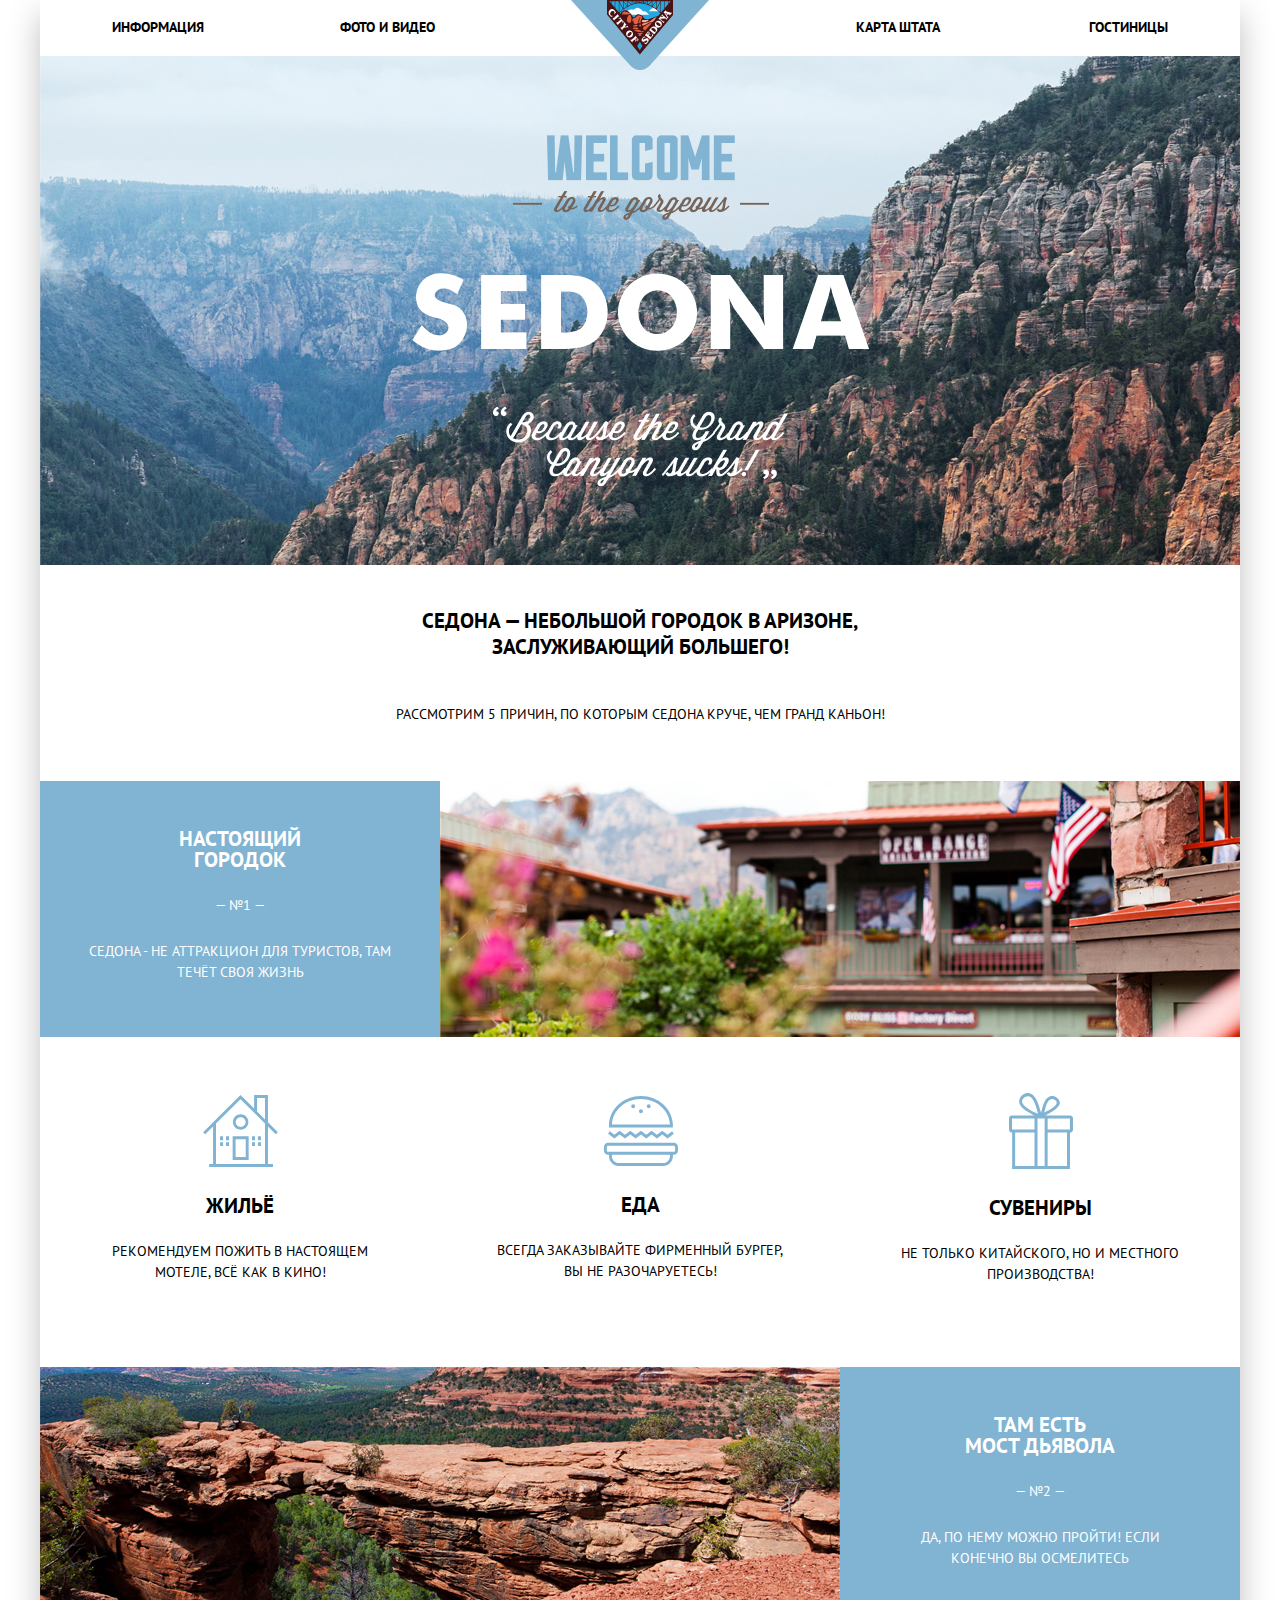
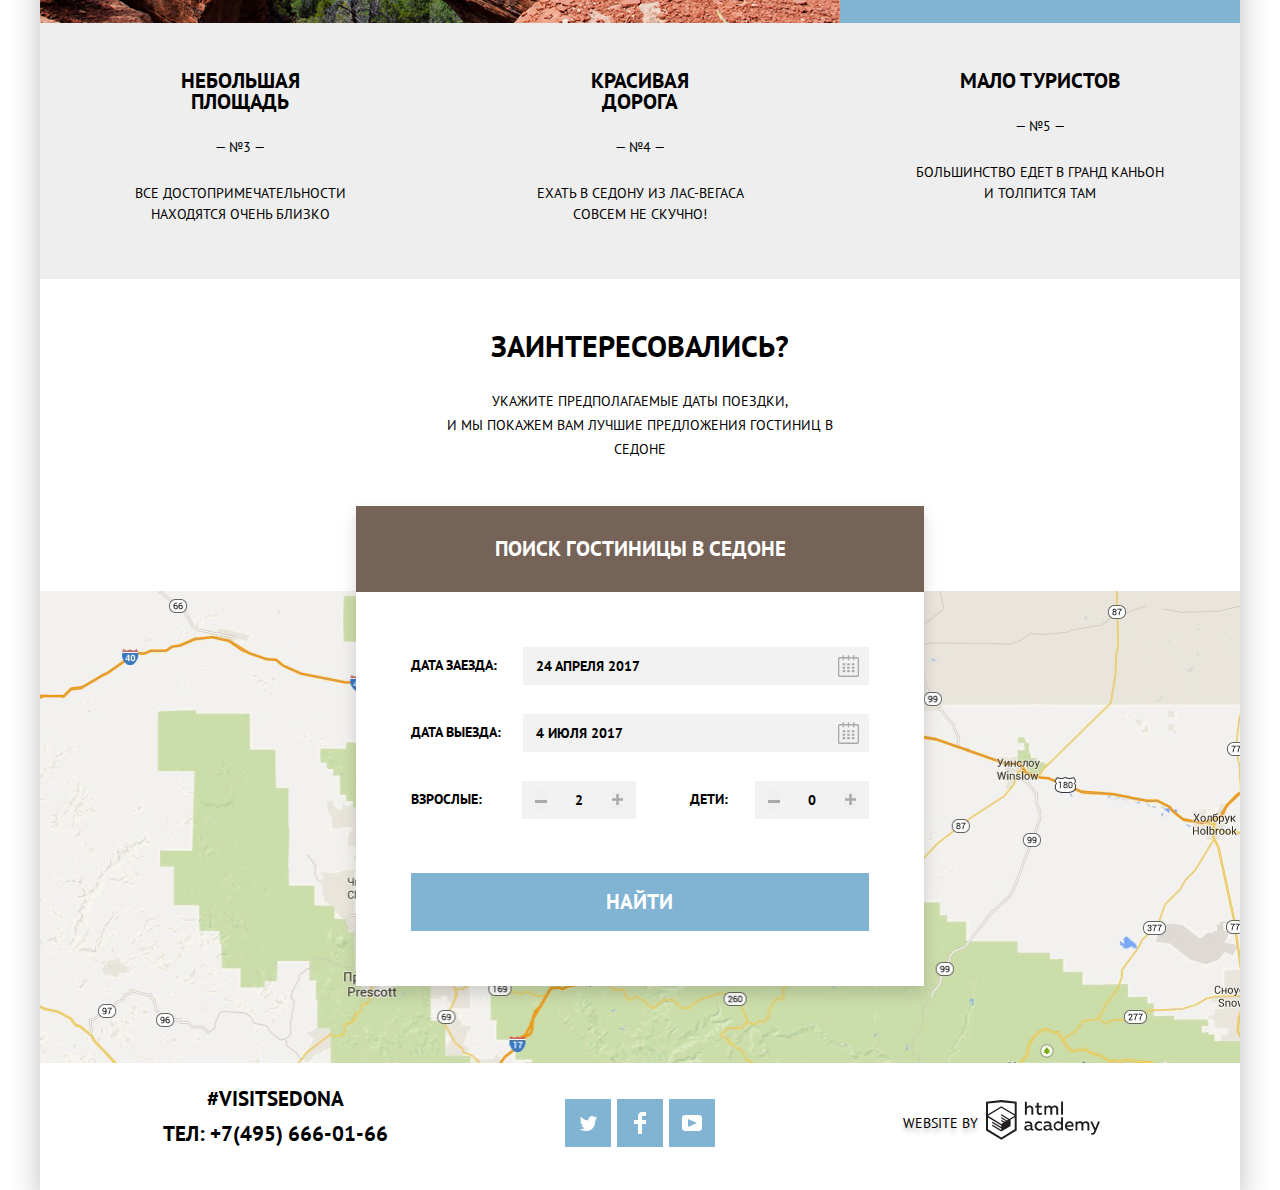
==== commit 40a6ea47: "Доделала баннер и навигацию" ====
--- a/index.html
+++ b/index.html
@@ -6,7 +6,6 @@
       <link href="https://fonts.googleapis.com/css2?family=PT+Sans:wght@400;700&display=swap" rel="stylesheet">
       <link href="css/normalize.css" rel="stylesheet">
       <link href="css/style.min.css" rel="stylesheet">
-      <!--<link href="style.css" rel="stylesheet">-->
    </head>
    <body class="page-body">
       <div class="page-body-wrapper">
@@ -27,7 +26,6 @@
             <h1 class="visually-hidden"> Туристический город Седона </h1>
             <section class="image">
                <h2 class="visually-hidden"> Баннер г. Седона </h2>
-               <img class="background-banner" src="img/sedonaview.jpg" width="1200" height="509" alt="Баннер г. Седона">
             </section>
             <section class="subtitle">
                <h2 class="subtitle-title"> Седона &mdash; небольшой городок в Аризоне, заслуживающий большего! </h2>
--- a/css/style.min.css
+++ b/css/style.min.css
@@ -1 +1 @@
-:root{--basic-white:#FFFFFF;--basic-black:#000000;--basic-black-light:rgba(0,0,0,0.3);--basic-black-lighten:rgba(0,0,0,0.25);--basic-black-ultra-light:rgba(0,1,1,0.15);--basic-extra-dark:#333333;--basic-neutral:#EEEEEE;--basic-blue-light:#81B3D2;--basic-grey-light-neutral:rgba(255,255,255,0.9);--basic-grey-light-ultra-neutral:rgba(255,255,255,0.3);--basic-grey:#666666;--basic-grey-light:#BDBBBC;--basic-grey-lighten:#E5E5E5;--basic-grey-special:#CACACA;--basic-grey-calm:#A9A9A9;--basic-grey-dark:#6A6A6A;--basic-grey-ultra:#ABABAB;--basic-grey-ultra-light:rgba(171,171,171,0.3);--basic-brown:#604E43;--basic-brown-light:#766357;--basic-brown-dark:#503E33;--brown-ultra-light:#F2F2F2;--brown-ultra-lighten:#EBEBEB;--basic-blue-light:#81B3D2;--basic-blue:#669EC0;--basic-blue-dark:#5496BD}body{position:relative;z-index:1;min-width:1200px;margin:0;padding:0;font-family:"PT Sans",Arial,sans-serif;font-size:14px;line-height:21px;font-weight:400;color:var(--basic-black);text-transform:uppercase;background-color:var(--basic-white);background-repeat:no-repeat}img{max-width:100%;height:auto}a{text-decoration:none}.visually-hidden{position:absolute;width:1px;height:1px;margin:-1px;border:0;padding:0;white-space:nowrap;clip-path:inset(100%);clip:rect(0 0 0 0);overflow:hidden}.main-header{width:1200px;justify-self:center;min-height:56px}.main-header-logo{position:absolute;z-index:4}.background-banner{position:relative;z-index:2}.image{display:flex;flex-direction:column;align-items:center;justify-content:center;position:relative;background:url("../img/welcome.png") no-repeat;background-size:457px 351px;z-index:3}.image::after{content:"";background:url("../img/shape.png") no-repeat;width:1200px;height:57px;position:absolute;bottom:0;z-index:3}.main-navigation{font-size:14px;line-height:26px;font-weight:700;color:var(--basic-black);background-color:transparent}.main-navigation{display:flex;flex-wrap:wrap;flex-direction:column;align-items:center;margin:0;padding:0}.site-navigation a{color:var(--basic-black);width:300px}.site-navigation-item a{text-decoration:none}.site-navigation-item a:hover{color:var(--basic-blue-light)}.site-navigation-item a:active{color:var(--basic-black);opacity:0.3}.site-navigation-item-hotels a{color:var(--basic-brown-light)}.site-navigation{list-style:none;display:flex;flex-wrap:wrap;padding:0}.site-navigation-item-left{text-align:left;width:300px}.site-navigation-item-right{text-align:right;width:300px}.site-navigation-current a:not([href]){background-color:var(--basic-white)}.site-navigation-item-right:last-child a{padding-right:72px}.site-navigation-item-left:first-child a{padding-left:72px}.container{width:1200px;margin:0 auto;padding:0}.page-index{text-align:center}.subtitle{text-align:center;display:flex;flex-wrap:wrap;flex-direction:column;height:216px;padding:0}.subtitle p{width:1200px;margin:0}.subtitle-title{margin:42.5px 365px 16.5px;font-size:21px;line-height:26px;min-height:80px}.tourism-item{display:flex;flex-direction:column;align-items:center;justify-content:flex-start}.section-title{font-size:21px;line-height:21px}.section-title-house::before{content:"";background:url("../img/icon-house.svg") no-repeat;width:75px;height:72px;display:block;margin:11px 0 28px 0}.section-title-food::before{content:"";background:url("../img/icon-food.svg") no-repeat;width:75px;height:70px;display:block;margin:12px 0 28px 0}.section-title-souvenirs::before{content:"";background:url("../img/icon-souvenirs.svg") no-repeat;width:64px;height:77px;display:block;margin:8px 0 28px 20px}.features-list,.tourism-list{list-style:none;margin:0}.features-list{margin:0;padding:0}.feature-item{display:flex;flex-wrap:wrap;flex-direction:column;justify-content:flex-start;align-items:center}.feature-item-content{background-color:var(--basic-neutral);display:flex;flex-wrap:wrap;margin:0;padding:0}.feature-item-one,.feature-item-two{background-color:var(--basic-blue-light);color:var(--basic-white)}.button{font:inherit;text-align:center;vertical-align:middle;text-transform:uppercase;border:none}.main-footer{background-color:var(--basic-grey-light-neutral);color:var(--basic-black);line-height:26px;width:1200px;justify-self:center}.contacts-phone{color:inherit}.footer-contacts{font-size:21px;font-weight:700;display:flex;flex-wrap:wrap;flex-direction:column;justify-content:flex-start;align-items:center;margin:14px 0 0 70px}.footer-contacts p{margin:0;padding-top:9px}.footer-social ul{list-style:none;display:flex;flex-wrap:wrap;justify-content:center;margin:0 auto;padding:0}.social-button{display:flex;flex-wrap:wrap;align-items:center;justify-content:center;width:46px;height:48px;background-color:var(--basic-blue-light);color:inherit;margin:36px 3px}.social-button:hover{background-color:var(--basic-blue)}.social-button:active{background-color:var(--basic-blue-dark)}.social-button:active path{opacity:0.3}.footer-copyright{font-size:14px;font-weight:400}.copyright{list-style:none;color:var(--basic-black)}.copyright:hover path{fill:var(--basic-blue-light)}.copyright:active path{fill:var(--basic-grey-light)}.modal-application-search{display:flex;flex-wrap:wrap;flex-direction:column}.figure-days{display:flex;flex-wrap:wrap;justify-content:space-between}.figure-days label,.figure-people label{margin-top:5px}.appointment-form input{font-size:14px;line-height:26px;font-weight:700;text-transform:uppercase}.appointment-form{padding:55px}.window-metrics{background:var(--brown-ultra-light);width:346px;height:38px;border:none;margin-bottom:29px;display:flex;justify-content:space-between}.figure-people{display:flex}.figure-adults{display:flex;justify-content:flex-start;width:50%}.figure-children{display:flex;justify-content:flex-end;width:50%}.figure-adults label{padding-right:40px}.figure-children label{padding-right:27px}.figure-person{background:var(--brown-ultra-light);width:114px;height:38px;display:flex;align-items:center}.figure-person input{text-align:center;border:none;background-color:transparent;outline:inherit;flex-grow:1;max-width:38px;height:100%;padding:0}.window-metrics input{color:var(--basic-black);text-align:left;border:none;width:100%;background-color:transparent;padding-left:13px;padding-right:10px}.window-metrics input,.figure-people input{background-color:var(--brown-ultra-light)}.window-metrics input:hover,.figure-people input:hover{background-color:var(--brown-ultra-lighten)}.window-metrics input:focus,.figure-people input:focus{background-color:var(--basic-white);outline:inherit;outline:2px solid var(--basic-grey-lighten);outline-offset:-2px}.appointment-form{font-size:14px;line-height:26px;font-weight:700}.calendar{transform:translate(315px,7px);position:absolute}.calendar:focus{box-shadow:0 0 var(--basic-black) 2px}.window-metrics svg{color:var(--basic-grey-calm)}.window-metrics svg:hover path{fill:var(--basic-black)}.window-metrics svg:active path{fill:var(--basic-blue-light)}.enlarge{border:none;width:12px;padding:0;margin:0 13px}.enlarge-minus{padding-bottom:5px}.enlarge:focus{outline:inherit}.enlarge svg{color:var(--basic-grey-calm)}.enlarge svg:hover path{fill:var(--basic-black)}.enlarge svg:active path{fill:var(--basic-blue-light)}.enlarge svg:hover rect{fill:var(--basic-black)}.enlarge svg:active rect{fill:var(--basic-blue-light)}input[type="number"]::-webkit-outer-spin-button,input[type="number"]::-webkit-inner-spin-button{-webkit-appearance:none;margin:0}input[type="number"]{-moz-appearance:textfield}input[type="number"]:hover,input[type="number"]:focus{-moz-appearance:number-input}input[type=number]::-webkit-inner-spin-button,input[type=number]::-webkit-outer-spin-button{-webkit-appearance:none;margin:0}.filter-search-bar{position:relative}.filter-search{color:var(--basic-white);width:1200px;min-height:217px;background:var(--basic-blue-dark) url("../img/background.png");-webkit-background-size:cover;-moz-background-size:cover;-o-background-size:cover;background-size:cover}.filter-list{list-style:none}.filter-option label{width:97px}.price-controls{border:2px solid var(--basic-white);border-radius:2px;height:32px;width:313px;display:grid;grid-template-columns:1fr 1fr;text-align:center;align-items:center;position:relative}.price-controls input{background-color:transparent;color:var(--basic-white);border:none;outline:inherit;width:50px;font-size:14px;line-height:21px;font-weight:400}.min-price-from::after{content:"";transform:translate(0,-2px);padding:0;width:2px;height:22px;background:var(--basic-white);position:absolute;left:156px}.min-price-from{padding-left:50px}.max-price-to{padding-left:30px}.range-filter{background-color:transparent;padding:0;margin:0}.range-controls{margin-top:20px;position:relative}.range-controls .scale{height:2px;background:var(--basic-white);opacity:0.3;margin:0;width:316px;margin-bottom:33px}.range-controls .bar{width:252px;height:2px;color:var(--basic-white);opacity:1;position:absolute}.range-controls .toggle{width:3.82px;height:3.8px;padding:0;border:7.64px solid var(--basic-white);background-color:var(--basic-grey-ultra);border-radius:50%;box-shadow:0 1.91px var(--basic-grey-ultra-light);position:absolute;top:-7px}.range-controls .toggle-min:hover,.range-controls .toggle-max:hover{width:4.6px;height:4.36px;padding:0;border:9px solid var(--basic-white);background-color:var(--basic-grey-ultra);border-radius:50%;box-shadow:0 1.91px var(--basic-grey-ultra-light);position:absolute;top:-7px;left:0}.range-controls .toggle-max{left:252px}.range-controls .toggle-max:hover{left:252px}.range-controls .toggle-min{left:0}.demonstrate-controls{margin-left:84px}.sorting{min-height:86px;display:flex;flex-wrap:wrap;align-items:center;margin:0;padding:0 73px;border-bottom:1px solid var(--basic-grey-lighten)}.sorting h3{margin-right:46px;padding:0}.sorting h4{margin-right:40px ;padding:0}.sort-list{margin-right:auto;display:flex;list-style:none;flex-wrap:wrap;position:relative;padding:0}.sort-item:not(:last-child){margin-right:32px}.total-search h4,.sort-list{font-size:12px;line-height:18px;font-weight:400}.sort-list a{color:var(--basic-black);opacity:0.3}.sort-list a:focus{color:var(--basic-black);opacity:1}.sort-item-price{color:var(--basic-blue-light);opacity:1}.sort-item a{color:var(--basic-black);opacity:0.3;border-bottom:1px dashed var(--basic-blue-light)}.sort-item a:hover{color:var(--basic-blue-light);opacity:1;border-bottom:1px dashed var(--basic-blue-light)}.sort-item a:active{color:var(--basic-black);opacity:1;border:none}.button-arrow{background-color:var(--basic-white);padding:0;border:none}.arrows{border:none;outline:none}.button-arrow-up{color:var(--basic-grey-special);margin-right:12px}.button-arrow:hover path{fill:var(--basic-black)}.button-arrow:active path{fill:var(--basic-blue-light)}.button-arrow-down{color:var(--basic-blue-light)}.total-search h3,.results-search h4{font-size:21px;line-height:26px;font-weight:700}.results-search ul{padding:0;list-style:none}.results-search{color:inherit}.results-search p{font-size:14px;line-height:21px;font-weight:400}.hotel-link{color:var(--basic-white);text-transform:uppercase}a.hotel-link{font-size:14px;line-height:21px;font-weight:400;padding:3px 17px 3px 16px}.hotel-link-details{background-color:var(--basic-blue-light)}.hotel-link-details:hover{background-color:var(--basic-blue);opacity:1}.hotel-link-details:active{background-color:var(--basic-blue-dark);color:var(--basic-grey-light-ultra-neutral)}.hotel-link-booking{background-color:var(--basic-brown-light)}.hotel-link-booking:hover{background-color:var(--basic-brown);opacity:1}.hotel-link-booking:active{background-color:var(--basic-brown-dark);color:var(--basic-grey-light-ultra-neutral)}.rating{background-color:var(--brown-ultra-light);color:var(--basic-grey);text-transform:uppercase;padding:3px 12px 3px 15px;margin:0}.hotel a,.total-search a{color:var(--basic-black)}.total-search .hotel{list-style:none;padding:0;margin:0}h4.hotel-title{font-size:21px;line-height:26px;font-weight:700;padding:0;margin:0}.hotel-name{list-style:none;color:var(--basic-black);padding:0;margin:0}.hotel-name:hover{color:var(--basic-blue-light)}.hotel-name:active{color:var(--basic-black-light)}.hotel-info{flex-grow:1}.page{height:100%}.page-body{min-height:100%;display:grid;grid-template-rows:min-content 1fr min-content;align-content:start}.tourism-item p{text-align:center;max-width:300px;margin-left:50px;margin-right:50px;margin-bottom:82px;padding-bottom:0}.feature-item-content p{padding:0;width:262px;margin-left:69px;margin-right:69px;text-align:center}.tourism-list{display:grid;grid-template-columns:1fr 1fr 1fr;margin:0;padding:0;list-style:none;min-height:330px;width:100%}.feature-item-one{display:flex;flex-wrap:wrap;align-items:stretch;justify-content:flex-start}.feature-item-one-content,.feature-item-two-content{display:flex;flex-wrap:wrap;flex-direction:column;justify-content:flex-start;width:400px}.feature-item-two-content{text-align:right;order:1}.feature-item-two-content p,.feature-item-one-content p{text-align:center;margin-left:49px;margin-right:49px}.feature-item-one-content h3,.feature-item-two-content h3{padding:0 100px;text-align:center}.feature-item-content h3{width:160px}.feature-item-two{display:flex;flex-wrap:wrap;align-items:stretch}.feature-item-one-photo img{height:100%}.feature-item-two-photo img{height:100%}.feature-item-two-content{text-align:right}.application{min-height:291px;padding:0 382PX;display:flex;flex-wrap:wrap;flex-direction:column;justify-content:flex-start;align-items:center}.application p{padding:0 0 130px 0;margin:31px 0 0 0;line-height:24px}.application-title{padding:0;text-transform:uppercase;margin:55px 0 0 0;font-size:30px;line-height:24px;font-weight:700}.main-footer .footer-container{display:grid;grid-template-columns:1fr 1fr 1fr;padding-bottom:7px}.footer-copyright{display:flex;flex-wrap:wrap;align-items:center;justify-content:flex-end;padding-right:139px}.footer-copyright-text{text-shadow:0 4px 4px var(--basic-black-lighten);margin-right:8.2px}.hotels{padding:0;margin:0;display:flex;flex-wrap:wrap;flex-direction:column;justify-content:flex-start}.filter-criterias{flex-wrap:wrap;display:flex;flex-direction:column;margin:0;padding:0;border:none;font-size:16px;line-height:21px;font-weight:700}.filter{display:flex;flex-wrap:wrap;padding:26px 72px}.filter ul{padding:0;margin:0;list-style:none;line-height:18px}.filter-option:not(:last-child){padding-bottom:25px}.filter-option{font-size:14px;line-height:21px;font-weight:400}.filter-option label{position:relative;display:block;cursor:pointer;user-select:none}.filter-criterias .filter-list{padding-left:40px}.filter-criterias-house{margin-left:119px}.filter-criterias legend{margin-bottom:24px;margin-left:-5px}.filter-criterias-price{display:flex;flex-direction:column;margin-left:auto;padding:0;border:none}.filter-criterias-price legend{margin-bottom:10px;font-weight:700;font-size:16px;line-height:21px}.filter-button{background-color:transparent;color:var(--basic-white);border:2px solid var(--basic-white);padding:6px 33px 5px 34px;align-self:center;font-size:14px;line-height:21px;font-weight:400}.filter-button:hover{background-color:var(--basic-white);color:var(--basic-black)}.filter-button:focus{background-color:var(--basic-white);color:var(--basic-black);outline:inherit}.filter-input-checkbox:not(:checked) + label::before{content:"";position:absolute;left:-39px;top:0;width:19px;height:19px;border:2px solid var(--basic-white);border-radius:15%}.filter-input-checkbox:checked + label::before{content:"";position:absolute;left:-39px;top:0;width:23px;height:23px;background-image:url("../img/border.svg");background-repeat:no-repeat;background-position:0 0}.filter-input-checkbox:checked + label::after{content:"";position:absolute;top:0;left:-35px;width:21.72px;height:16.76px;background-image:url("../img/tick.svg");background-repeat:no-repeat;background-position:0 0}.filter-input-checkbox:focus + label::before{outline:thin dotted;outline:5px auto -webkit-focus-ring-color}.filter-input-checkbox:focus + label::before{outline:thin dotted;outline:5px auto -webkit-focus-ring-color}.filter-input-checkbox:disabled + label,.filter-input-checkbox:checked:disabled + label,.filter-input-checkbox:disabled:hover + label,.filter-input-checkbox:disabled:focus + label{color:var(-- --basic-grey-dark);pointer-events:none}.hotels-list{padding:24px 72px;margin:0;display:flex;border-bottom:1px solid var(--basic-grey-lighten)}.hotel-photo{margin-top:6px;margin-right:29px;padding:0;min-width:135px}.hotel-prestige{padding:0;margin-left:auto;min-width:110px}.stars{display:flex;flex-wrap:wrap;justify-content:flex-end;margin:6px 0 42px 0}.stars li:not(:last-child){padding-right:6px}a.hotel-link{color:var(--basic-white);font-size:14px;line-height:21px;font-weight:700;text-align:center}.hotel-type,.hotel-booking{display:flex;flex-wrap:wrap;flex-direction:column;justify-content:flex-start;align-items:baseline}.hotel-type{margin-right:6px}.hotel-class{margin:7px 0 15px 0}.hotel-reserve{display:flex;flex-wrap:wrap}.modal-application-box{position:absolute;bottom:204px;margin-left:316px;margin-right:316px;z-index:4;display:flex;flex-wrap:wrap;flex-direction:column;align-items:center;box-shadow:0 7px 15px var(--basic-black-ultra-light)}.modal-application-button{background-color:var(--basic-brown-light);width:568px;outline:inherit;font-size:21px;line-height:26px;font-weight:700;padding:30px 124px 30px 125px;color:var(--basic-white);margin:0}.modal-application-button:hover{background-color:var(--basic-brown);opacity:1}.modal-application-button:active,.modal-application-button:focus{background-color:var(--basic-brown-dark);color:var(--basic-grey-light-ultra-neutral)}.modal-application-search{background-color:var(--basic-white);width:568px}.button-search{font-size:21px;line-height:26px;font-weight:700;text-transform:uppercase;margin-top:54px;background-color:var(--basic-blue-light);color:var(--basic-white);padding:16px 182px 16px 181px;border:none;width:458px;outline:inherit}.button-search:hover,.button-search:focus{background-color:var(--basic-blue);opacity:1}.button-search:active{background-color:var(--basic-blue-dark);color:var(--basic-grey-light-ultra-neutral)}.page-footer-one{z-index:3;position:absolute;bottom:0}.map{z-index:2;position:relative}.map img{width:100%}.feature-item p{margin-top:0;margin-bottom:25px}.feature-item{min-height:256px}.feature-item h3{margin-top:47px;margin-bottom:25px;padding-bottom:0}.page-body-wrapper{width:1200px;margin:0 auto;background-color:var(--brown-ultra-light);position:relative;box-shadow:0 15px 30px var(--basic-black-lighten)}.main-header,.container,.main-footer{background-color:var(--basic-white)}+:root{--basic-white:#FFFFFF;--basic-black:#000000;--basic-black-light:rgba(0,0,0,0.3);--basic-black-lighten:rgba(0,0,0,0.25);--basic-black-ultra-light:rgba(0,1,1,0.15);--basic-extra-dark:#333333;--basic-neutral:#EEEEEE;--basic-blue-light:#81B3D2;--basic-grey-light-neutral:rgba(255,255,255,0.9);--basic-grey-light-ultra-neutral:rgba(255,255,255,0.3);--basic-grey:#666666;--basic-grey-light:#BDBBBC;--basic-grey-lighten:#E5E5E5;--basic-grey-special:#CACACA;--basic-grey-calm:#A9A9A9;--basic-grey-dark:#6A6A6A;--basic-grey-ultra:#ABABAB;--basic-grey-ultra-light:rgba(171,171,171,0.3);--basic-brown:#604E43;--basic-brown-light:#766357;--basic-brown-dark:#503E33;--brown-ultra-light:#F2F2F2;--brown-ultra-lighten:#EBEBEB;--basic-blue-light:#81B3D2;--basic-blue:#669EC0;--basic-blue-dark:#5496BD}body{position:relative;z-index:1;min-width:1200px;margin:0;padding:0;font-family:"PT Sans",Arial,sans-serif;font-size:14px;line-height:21px;font-weight:400;color:var(--basic-black);text-transform:uppercase;background-color:var(--basic-white);background-repeat:no-repeat}img{max-width:100%;height:auto}a{text-decoration:none}.visually-hidden{position:absolute;width:1px;height:1px;margin:-1px;border:0;padding:0;white-space:nowrap;clip-path:inset(100%);clip:rect(0 0 0 0);overflow:hidden}.main-header{width:1200px;justify-self:center;min-height:56px}.main-header-logo{position:absolute;z-index:4}.image{display:flex;flex-direction:column;align-items:center;justify-content:center;position:relative;background:url("../img/sedonaview.jpg") no-repeat;width:1200px;height:509px}.image::before{content:"";background:url("../img/welcome.png") no-repeat;width:457px;height:351px;position:relative}.image::after{content:"";background:url("../img/shape.png") no-repeat;width:1200px;height:57px;position:absolute;bottom:0}.main-navigation{font-size:14px;line-height:26px;font-weight:700;color:var(--basic-black);background-color:transparent}.main-navigation{display:flex;flex-wrap:wrap;flex-direction:column;align-items:center;margin:0;padding:0}.site-navigation a{color:var(--basic-black);width:300px}.site-navigation-item{padding:14px 0}.site-navigation-item a{text-decoration:none}.site-navigation-item a:hover{color:var(--basic-blue-light)}.site-navigation-item a:active{color:var(--basic-black);opacity:0.3}.site-navigation-item-hotels a{color:var(--basic-brown-light)}.site-navigation-item-hotels{padding:14px 0}.site-navigation{list-style:none;display:flex;flex-wrap:wrap;padding:0;margin:0}.site-navigation-item-left{text-align:left;width:300px}.site-navigation-item-right{text-align:right;width:300px}.site-navigation-current a:not([href]){background-color:var(--basic-white)}.site-navigation-item-right:nth-child(even) a{padding-right:72px}.site-navigation-item-left:nth-child(odd) a{padding-left:72px}.container{width:1200px;margin:0 auto;padding:0}.page-index{text-align:center}.subtitle{text-align:center;display:flex;flex-wrap:wrap;flex-direction:column;height:216px;padding:0}.subtitle p{width:1200px;margin:0}.subtitle-title{margin:42.5px 365px 16.5px;font-size:21px;line-height:26px;min-height:80px}.tourism-item{display:flex;flex-direction:column;align-items:center;justify-content:flex-start}.section-title{font-size:21px;line-height:21px}.section-title-house::before{content:"";background:url("../img/icon-house.svg") no-repeat;width:75px;height:72px;display:block;margin:11px 0 28px 0}.section-title-food::before{content:"";background:url("../img/icon-food.svg") no-repeat;width:75px;height:70px;display:block;margin:12px 0 28px 0}.section-title-souvenirs::before{content:"";background:url("../img/icon-souvenirs.svg") no-repeat;width:64px;height:77px;display:block;margin:8px 0 28px 20px}.features-list,.tourism-list{list-style:none;margin:0}.features-list{margin:0;padding:0}.feature-item{display:flex;flex-wrap:wrap;flex-direction:column;justify-content:flex-start;align-items:center}.feature-item-content{background-color:var(--basic-neutral);display:flex;flex-wrap:wrap;margin:0;padding:0}.feature-item-one,.feature-item-two{background-color:var(--basic-blue-light);color:var(--basic-white)}.button{font:inherit;text-align:center;vertical-align:middle;text-transform:uppercase;border:none}.main-footer{background-color:var(--basic-grey-light-neutral);color:var(--basic-black);line-height:26px;width:1200px;justify-self:center}.contacts-phone{color:inherit}.footer-contacts{font-size:21px;font-weight:700;display:flex;flex-wrap:wrap;flex-direction:column;justify-content:flex-start;align-items:center;margin:14px 0 0 70px}.footer-contacts p{margin:0;padding-top:9px}.footer-social ul{list-style:none;display:flex;flex-wrap:wrap;justify-content:center;margin:0 auto;padding:0}.social-button{display:flex;flex-wrap:wrap;align-items:center;justify-content:center;width:46px;height:48px;background-color:var(--basic-blue-light);color:inherit;margin:36px 3px}.social-button:hover{background-color:var(--basic-blue)}.social-button:active{background-color:var(--basic-blue-dark)}.social-button:active path{opacity:0.3}.footer-copyright{font-size:14px;font-weight:400}.copyright{list-style:none;color:var(--basic-black)}.copyright:hover path{fill:var(--basic-blue-light)}.copyright:active path{fill:var(--basic-grey-light)}.modal-application-search{display:flex;flex-wrap:wrap;flex-direction:column}.figure-days{display:flex;flex-wrap:wrap;justify-content:space-between}.figure-days label,.figure-people label{margin-top:5px}.appointment-form input{font-size:14px;line-height:26px;font-weight:700;text-transform:uppercase}.appointment-form{padding:55px}.window-metrics{background:var(--brown-ultra-light);width:346px;height:38px;border:none;margin-bottom:29px;display:flex;justify-content:space-between}.figure-people{display:flex}.figure-adults{display:flex;justify-content:flex-start;width:50%}.figure-children{display:flex;justify-content:flex-end;width:50%}.figure-adults label{padding-right:40px}.figure-children label{padding-right:27px}.figure-person{background:var(--brown-ultra-light);width:114px;height:38px;display:flex;align-items:center}.figure-person input{text-align:center;border:none;background-color:transparent;outline:inherit;flex-grow:1;max-width:38px;height:100%;padding:0}.window-metrics input{color:var(--basic-black);text-align:left;border:none;width:100%;background-color:transparent;padding-left:13px;padding-right:10px}.window-metrics input,.figure-people input{background-color:var(--brown-ultra-light)}.window-metrics input:hover,.figure-people input:hover{background-color:var(--brown-ultra-lighten)}.window-metrics input:focus,.figure-people input:focus{background-color:var(--basic-white);outline:inherit;outline:2px solid var(--basic-grey-lighten);outline-offset:-2px}.appointment-form{font-size:14px;line-height:26px;font-weight:700}.calendar{transform:translate(315px,7px);position:absolute}.calendar:focus{box-shadow:0 0 var(--basic-black) 2px}.window-metrics svg{color:var(--basic-grey-calm)}.window-metrics svg:hover path{fill:var(--basic-black)}.window-metrics svg:active path{fill:var(--basic-blue-light)}.enlarge{border:none;width:12px;padding:0;margin:0 13px}.enlarge-minus{padding-bottom:5px}.enlarge:focus{outline:inherit}.enlarge svg{color:var(--basic-grey-calm)}.enlarge svg:hover path{fill:var(--basic-black)}.enlarge svg:active path{fill:var(--basic-blue-light)}.enlarge svg:hover rect{fill:var(--basic-black)}.enlarge svg:active rect{fill:var(--basic-blue-light)}input[type="number"]::-webkit-outer-spin-button,input[type="number"]::-webkit-inner-spin-button{-webkit-appearance:none;margin:0}input[type="number"]{-moz-appearance:textfield}input[type="number"]:hover,input[type="number"]:focus{-moz-appearance:number-input}input[type=number]::-webkit-inner-spin-button,input[type=number]::-webkit-outer-spin-button{-webkit-appearance:none;margin:0}.filter-search-bar{position:relative}.filter-search{color:var(--basic-white);width:1200px;min-height:217px;background:var(--basic-blue-dark) url("../img/background.png");-webkit-background-size:cover;-moz-background-size:cover;-o-background-size:cover;background-size:cover}.filter-list{list-style:none}.filter-option label{width:97px}.price-controls{border:2px solid var(--basic-white);border-radius:2px;height:32px;width:313px;display:grid;grid-template-columns:1fr 1fr;text-align:center;align-items:center;position:relative}.price-controls input{background-color:transparent;color:var(--basic-white);border:none;outline:inherit;width:50px;font-size:14px;line-height:21px;font-weight:400}.min-price-from::after{content:"";transform:translate(0,-2px);padding:0;width:2px;height:22px;background:var(--basic-white);position:absolute;left:156px}.min-price-from{padding-left:50px}.max-price-to{padding-left:30px}.range-filter{background-color:transparent;padding:0;margin:0}.range-controls{margin-top:20px;position:relative}.range-controls .scale{height:2px;background:var(--basic-white);opacity:0.3;margin:0;width:316px;margin-bottom:33px}.range-controls .bar{width:252px;height:2px;color:var(--basic-white);opacity:1;position:absolute}.range-controls .toggle{width:3.82px;height:3.8px;padding:0;border:7.64px solid var(--basic-white);background-color:var(--basic-grey-ultra);border-radius:50%;box-shadow:0 1.91px var(--basic-grey-ultra-light);position:absolute;top:-7px}.range-controls .toggle-min:hover,.range-controls .toggle-max:hover{width:4.6px;height:4.36px;padding:0;border:9px solid var(--basic-white);background-color:var(--basic-grey-ultra);border-radius:50%;box-shadow:0 1.91px var(--basic-grey-ultra-light);position:absolute;top:-7px;left:0}.range-controls .toggle-max{left:252px}.range-controls .toggle-max:hover{left:252px}.range-controls .toggle-min{left:0}.demonstrate-controls{margin-left:84px}.sorting{min-height:86px;display:flex;flex-wrap:wrap;align-items:center;margin:0;padding:0 73px;border-bottom:1px solid var(--basic-grey-lighten)}.sorting h3{margin-right:46px;padding:0}.sorting h4{margin-right:40px ;padding:0}.sort-list{margin-right:auto;display:flex;list-style:none;flex-wrap:wrap;position:relative;padding:0}.sort-item:not(:last-child){margin-right:32px}.total-search h4,.sort-list{font-size:12px;line-height:18px;font-weight:400}.sort-list a{color:var(--basic-black);opacity:0.3}.sort-list a:focus{color:var(--basic-black);opacity:1}.sort-item-price{color:var(--basic-blue-light);opacity:1}.sort-item a{color:var(--basic-black);opacity:0.3;border-bottom:1px dashed var(--basic-blue-light)}.sort-item a:hover{color:var(--basic-blue-light);opacity:1;border-bottom:1px dashed var(--basic-blue-light)}.sort-item a:active{color:var(--basic-black);opacity:1;border:none}.button-arrow{background-color:var(--basic-white);padding:0;border:none}.arrows{border:none;outline:none}.button-arrow-up{color:var(--basic-grey-special);margin-right:12px}.button-arrow:hover path{fill:var(--basic-black)}.button-arrow:active path{fill:var(--basic-blue-light)}.button-arrow-down{color:var(--basic-blue-light)}.total-search h3,.results-search h4{font-size:21px;line-height:26px;font-weight:700}.results-search ul{padding:0;list-style:none}.results-search{color:inherit}.results-search p{font-size:14px;line-height:21px;font-weight:400}.hotel-link{color:var(--basic-white);text-transform:uppercase}a.hotel-link{font-size:14px;line-height:21px;font-weight:400;padding:3px 17px 3px 16px}.hotel-link-details{background-color:var(--basic-blue-light)}.hotel-link-details:hover{background-color:var(--basic-blue);opacity:1}.hotel-link-details:active{background-color:var(--basic-blue-dark);color:var(--basic-grey-light-ultra-neutral)}.hotel-link-booking{background-color:var(--basic-brown-light)}.hotel-link-booking:hover{background-color:var(--basic-brown);opacity:1}.hotel-link-booking:active{background-color:var(--basic-brown-dark);color:var(--basic-grey-light-ultra-neutral)}.rating{background-color:var(--brown-ultra-light);color:var(--basic-grey);text-transform:uppercase;padding:3px 12px 3px 15px;margin:0}.hotel a,.total-search a{color:var(--basic-black)}.total-search .hotel{list-style:none;padding:0;margin:0}h4.hotel-title{font-size:21px;line-height:26px;font-weight:700;padding:0;margin:0}.hotel-name{list-style:none;color:var(--basic-black);padding:0;margin:0}.hotel-name:hover{color:var(--basic-blue-light)}.hotel-name:active{color:var(--basic-black-light)}.hotel-info{flex-grow:1}.page{height:100%}.page-body{min-height:100%;display:grid;grid-template-rows:min-content 1fr min-content;align-content:start}.tourism-item p{text-align:center;max-width:300px;margin-left:50px;margin-right:50px;margin-bottom:82px;padding-bottom:0}.feature-item-content p{padding:0;width:262px;margin-left:69px;margin-right:69px;text-align:center}.tourism-list{display:grid;grid-template-columns:1fr 1fr 1fr;margin:0;padding:0;list-style:none;min-height:330px;width:100%}.feature-item-one{display:flex;flex-wrap:wrap;align-items:stretch;justify-content:flex-start}.feature-item-one-content,.feature-item-two-content{display:flex;flex-wrap:wrap;flex-direction:column;justify-content:flex-start;width:400px}.feature-item-two-content{text-align:right;order:1}.feature-item-two-content p,.feature-item-one-content p{text-align:center;margin-left:49px;margin-right:49px}.feature-item-one-content h3,.feature-item-two-content h3{padding:0 100px;text-align:center}.feature-item-content h3{width:160px}.feature-item-two{display:flex;flex-wrap:wrap;align-items:stretch}.feature-item-one-photo img{height:100%}.feature-item-two-photo img{height:100%}.feature-item-two-content{text-align:right}.application{min-height:291px;padding:0 382PX;display:flex;flex-wrap:wrap;flex-direction:column;justify-content:flex-start;align-items:center}.application p{padding:0 0 130px 0;margin:31px 0 0 0;line-height:24px}.application-title{padding:0;text-transform:uppercase;margin:55px 0 0 0;font-size:30px;line-height:24px;font-weight:700}.main-footer .footer-container{display:grid;grid-template-columns:1fr 1fr 1fr;padding-bottom:7px}.footer-copyright{display:flex;flex-wrap:wrap;align-items:center;justify-content:flex-end;padding-right:139px}.footer-copyright-text{text-shadow:0 4px 4px var(--basic-black-lighten);margin-right:8.2px}.hotels{padding:0;margin:0;display:flex;flex-wrap:wrap;flex-direction:column;justify-content:flex-start}.filter-criterias{flex-wrap:wrap;display:flex;flex-direction:column;margin:0;padding:0;border:none;font-size:16px;line-height:21px;font-weight:700}.filter{display:flex;flex-wrap:wrap;padding:26px 72px}.filter ul{padding:0;margin:0;list-style:none;line-height:18px}.filter-option:not(:last-child){padding-bottom:25px}.filter-option{font-size:14px;line-height:21px;font-weight:400}.filter-option label{position:relative;display:block;cursor:pointer;user-select:none}.filter-criterias .filter-list{padding-left:40px}.filter-criterias-house{margin-left:119px}.filter-criterias legend{margin-bottom:24px;margin-left:-5px}.filter-criterias-price{display:flex;flex-direction:column;margin-left:auto;padding:0;border:none}.filter-criterias-price legend{margin-bottom:10px;font-weight:700;font-size:16px;line-height:21px}.filter-button{background-color:transparent;color:var(--basic-white);border:2px solid var(--basic-white);padding:6px 33px 5px 34px;align-self:center;font-size:14px;line-height:21px;font-weight:400}.filter-button:hover{background-color:var(--basic-white);color:var(--basic-black)}.filter-button:focus{background-color:var(--basic-white);color:var(--basic-black);outline:inherit}.filter-input-checkbox:not(:checked) + label::before{content:"";position:absolute;left:-39px;top:0;width:19px;height:19px;border:2px solid var(--basic-white);border-radius:15%}.filter-input-checkbox:checked + label::before{content:"";position:absolute;left:-39px;top:0;width:23px;height:23px;background-image:url("../img/border.svg");background-repeat:no-repeat;background-position:0 0}.filter-input-checkbox:checked + label::after{content:"";position:absolute;top:0;left:-35px;width:21.72px;height:16.76px;background-image:url("../img/tick.svg");background-repeat:no-repeat;background-position:0 0}.filter-input-checkbox:focus + label::before{outline:thin dotted;outline:5px auto -webkit-focus-ring-color}.filter-input-checkbox:focus + label::before{outline:thin dotted;outline:5px auto -webkit-focus-ring-color}.filter-input-checkbox:disabled + label,.filter-input-checkbox:checked:disabled + label,.filter-input-checkbox:disabled:hover + label,.filter-input-checkbox:disabled:focus + label{color:var(-- --basic-grey-dark);pointer-events:none}.hotels-list{padding:24px 72px;margin:0;display:flex;border-bottom:1px solid var(--basic-grey-lighten)}.hotel-photo{margin-top:6px;margin-right:29px;padding:0;min-width:135px}.hotel-prestige{padding:0;margin-left:auto;min-width:110px}.stars{display:flex;flex-wrap:wrap;justify-content:flex-end;margin:6px 0 42px 0}.stars li:not(:last-child){padding-right:6px}a.hotel-link{color:var(--basic-white);font-size:14px;line-height:21px;font-weight:700;text-align:center}.hotel-type,.hotel-booking{display:flex;flex-wrap:wrap;flex-direction:column;justify-content:flex-start;align-items:baseline}.hotel-type{margin-right:6px}.hotel-class{margin:7px 0 15px 0}.hotel-reserve{display:flex;flex-wrap:wrap}.modal-application-box{position:absolute;bottom:204px;margin-left:316px;margin-right:316px;z-index:4;display:flex;flex-wrap:wrap;flex-direction:column;align-items:center;box-shadow:0 7px 15px var(--basic-black-ultra-light)}.modal-application-button{background-color:var(--basic-brown-light);width:568px;outline:inherit;font-size:21px;line-height:26px;font-weight:700;padding:30px 124px 30px 125px;color:var(--basic-white);margin:0}.modal-application-button:hover{background-color:var(--basic-brown);opacity:1}.modal-application-button:active,.modal-application-button:focus{background-color:var(--basic-brown-dark);color:var(--basic-grey-light-ultra-neutral)}.modal-application-search{background-color:var(--basic-white);width:568px}.button-search{font-size:21px;line-height:26px;font-weight:700;text-transform:uppercase;margin-top:54px;background-color:var(--basic-blue-light);color:var(--basic-white);padding:16px 182px 16px 181px;border:none;width:458px;outline:inherit}.button-search:hover,.button-search:focus{background-color:var(--basic-blue);opacity:1}.button-search:active{background-color:var(--basic-blue-dark);color:var(--basic-grey-light-ultra-neutral)}.page-footer-one{z-index:3;position:absolute;bottom:0}.map{z-index:2;position:relative}.map img{width:100%}.feature-item p{margin-top:0;margin-bottom:25px}.feature-item{min-height:256px}.feature-item h3{margin-top:47px;margin-bottom:25px;padding-bottom:0}.page-body-wrapper{width:1200px;margin:0 auto;background-color:var(--brown-ultra-light);position:relative;box-shadow:0 15px 30px var(--basic-black-lighten)}.main-header,.container,.main-footer{background-color:var(--basic-white)}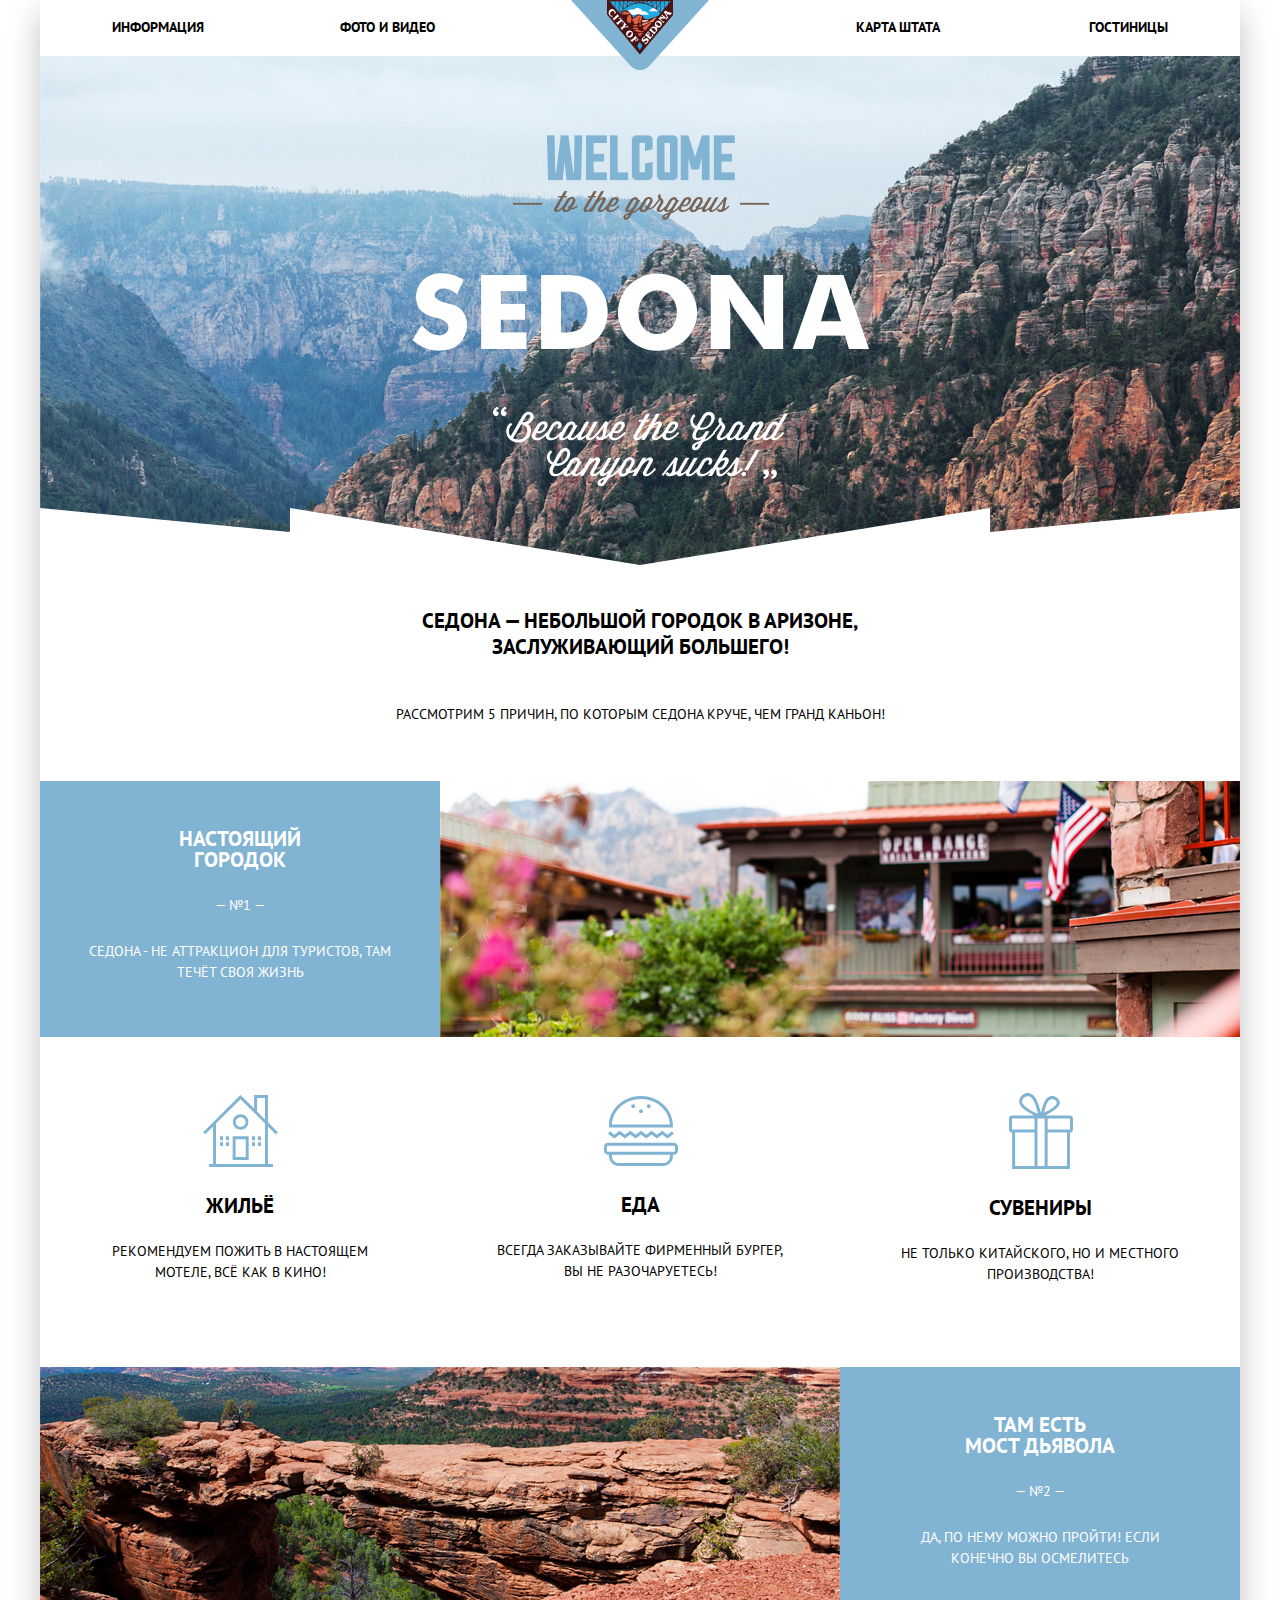
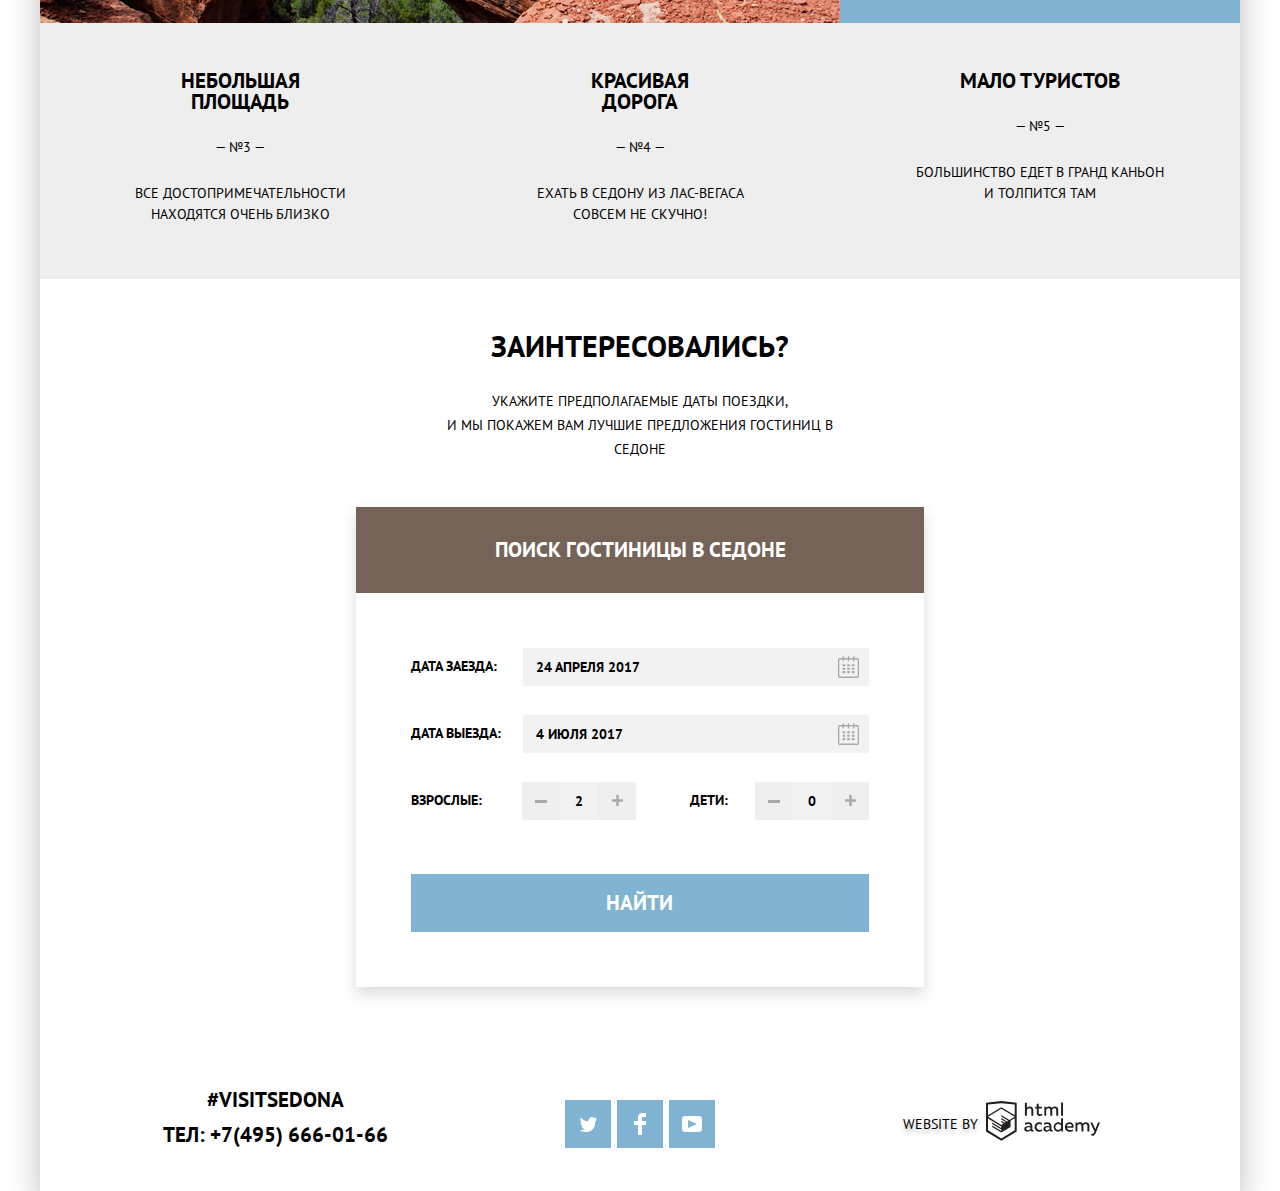
==== commit c8b90a9f: "Добавлена интерактивная карта" ====
--- a/index.html
+++ b/index.html
@@ -162,7 +162,8 @@
                </div>
                <div class="map">
                   <h3 class="visually-hidden"> Карта г. Седоны </h3>
-                  <img src="img/map.jpg" width="1199" height="594" alt="г. Седона на карте">
+                  <!--<img src="img/map.jpg" width="1199" height="594" alt="г. Седона на карте"> -->
+                  <iframe src="https://www.google.com/maps/embed?pb=!1m18!1m12!1m3!1d743908.2446074283!2d-112.1090081260317!3d34.8780721109105!2m3!1f0!2f0!3f0!3m2!1i1024!2i768!4f13.1!3m3!1m2!1s0x872da132f942b00d%3A0x5548c523fa6c8efd!2z0KHQtdC00L7QvdCwLCDQkNGA0LjQt9C-0L3QsCA4NjMzNiwg0KHQqNCQ!5e0!3m2!1sru!2sru!4v1605470332076!5m2!1sru!2sru" width="1199" height="594" frameborder="0" style="border:0;" allowfullscreen  title="г. Седона на карте" aria-hidden="false" tabindex="0"></iframe>
                </div>
             </section>
          </main>
--- a/css/style.min.css
+++ b/css/style.min.css
@@ -1 +1 @@
-:root{--basic-white:#FFFFFF;--basic-black:#000000;--basic-black-light:rgba(0,0,0,0.3);--basic-black-lighten:rgba(0,0,0,0.25);--basic-black-ultra-light:rgba(0,1,1,0.15);--basic-extra-dark:#333333;--basic-neutral:#EEEEEE;--basic-blue-light:#81B3D2;--basic-grey-light-neutral:rgba(255,255,255,0.9);--basic-grey-light-ultra-neutral:rgba(255,255,255,0.3);--basic-grey:#666666;--basic-grey-light:#BDBBBC;--basic-grey-lighten:#E5E5E5;--basic-grey-special:#CACACA;--basic-grey-calm:#A9A9A9;--basic-grey-dark:#6A6A6A;--basic-grey-ultra:#ABABAB;--basic-grey-ultra-light:rgba(171,171,171,0.3);--basic-brown:#604E43;--basic-brown-light:#766357;--basic-brown-dark:#503E33;--brown-ultra-light:#F2F2F2;--brown-ultra-lighten:#EBEBEB;--basic-blue-light:#81B3D2;--basic-blue:#669EC0;--basic-blue-dark:#5496BD}body{position:relative;z-index:1;min-width:1200px;margin:0;padding:0;font-family:"PT Sans",Arial,sans-serif;font-size:14px;line-height:21px;font-weight:400;color:var(--basic-black);text-transform:uppercase;background-color:var(--basic-white);background-repeat:no-repeat}img{max-width:100%;height:auto}a{text-decoration:none}.visually-hidden{position:absolute;width:1px;height:1px;margin:-1px;border:0;padding:0;white-space:nowrap;clip-path:inset(100%);clip:rect(0 0 0 0);overflow:hidden}.main-header{width:1200px;justify-self:center;min-height:56px}.main-header-logo{position:absolute;z-index:4}.image{display:flex;flex-direction:column;align-items:center;justify-content:center;position:relative;background:url("../img/sedonaview.jpg") no-repeat;width:1200px;height:509px}.image::before{content:"";background:url("../img/welcome.png") no-repeat;width:457px;height:351px;position:relative}.image::after{content:"";background:url("../img/shape.png") no-repeat;width:1200px;height:57px;position:absolute;bottom:0}.main-navigation{font-size:14px;line-height:26px;font-weight:700;color:var(--basic-black);background-color:transparent}.main-navigation{display:flex;flex-wrap:wrap;flex-direction:column;align-items:center;margin:0;padding:0}.site-navigation a{color:var(--basic-black);width:300px}.site-navigation-item{padding:14px 0}.site-navigation-item a{text-decoration:none}.site-navigation-item a:hover{color:var(--basic-blue-light)}.site-navigation-item a:active{color:var(--basic-black);opacity:0.3}.site-navigation-item-hotels a{color:var(--basic-brown-light)}.site-navigation-item-hotels{padding:14px 0}.site-navigation{list-style:none;display:flex;flex-wrap:wrap;padding:0;margin:0}.site-navigation-item-left{text-align:left;width:300px}.site-navigation-item-right{text-align:right;width:300px}.site-navigation-current a:not([href]){background-color:var(--basic-white)}.site-navigation-item-right:nth-child(even) a{padding-right:72px}.site-navigation-item-left:nth-child(odd) a{padding-left:72px}.container{width:1200px;margin:0 auto;padding:0}.page-index{text-align:center}.subtitle{text-align:center;display:flex;flex-wrap:wrap;flex-direction:column;height:216px;padding:0}.subtitle p{width:1200px;margin:0}.subtitle-title{margin:42.5px 365px 16.5px;font-size:21px;line-height:26px;min-height:80px}.tourism-item{display:flex;flex-direction:column;align-items:center;justify-content:flex-start}.section-title{font-size:21px;line-height:21px}.section-title-house::before{content:"";background:url("../img/icon-house.svg") no-repeat;width:75px;height:72px;display:block;margin:11px 0 28px 0}.section-title-food::before{content:"";background:url("../img/icon-food.svg") no-repeat;width:75px;height:70px;display:block;margin:12px 0 28px 0}.section-title-souvenirs::before{content:"";background:url("../img/icon-souvenirs.svg") no-repeat;width:64px;height:77px;display:block;margin:8px 0 28px 20px}.features-list,.tourism-list{list-style:none;margin:0}.features-list{margin:0;padding:0}.feature-item{display:flex;flex-wrap:wrap;flex-direction:column;justify-content:flex-start;align-items:center}.feature-item-content{background-color:var(--basic-neutral);display:flex;flex-wrap:wrap;margin:0;padding:0}.feature-item-one,.feature-item-two{background-color:var(--basic-blue-light);color:var(--basic-white)}.button{font:inherit;text-align:center;vertical-align:middle;text-transform:uppercase;border:none}.main-footer{background-color:var(--basic-grey-light-neutral);color:var(--basic-black);line-height:26px;width:1200px;justify-self:center}.contacts-phone{color:inherit}.footer-contacts{font-size:21px;font-weight:700;display:flex;flex-wrap:wrap;flex-direction:column;justify-content:flex-start;align-items:center;margin:14px 0 0 70px}.footer-contacts p{margin:0;padding-top:9px}.footer-social ul{list-style:none;display:flex;flex-wrap:wrap;justify-content:center;margin:0 auto;padding:0}.social-button{display:flex;flex-wrap:wrap;align-items:center;justify-content:center;width:46px;height:48px;background-color:var(--basic-blue-light);color:inherit;margin:36px 3px}.social-button:hover{background-color:var(--basic-blue)}.social-button:active{background-color:var(--basic-blue-dark)}.social-button:active path{opacity:0.3}.footer-copyright{font-size:14px;font-weight:400}.copyright{list-style:none;color:var(--basic-black)}.copyright:hover path{fill:var(--basic-blue-light)}.copyright:active path{fill:var(--basic-grey-light)}.modal-application-search{display:flex;flex-wrap:wrap;flex-direction:column}.figure-days{display:flex;flex-wrap:wrap;justify-content:space-between}.figure-days label,.figure-people label{margin-top:5px}.appointment-form input{font-size:14px;line-height:26px;font-weight:700;text-transform:uppercase}.appointment-form{padding:55px}.window-metrics{background:var(--brown-ultra-light);width:346px;height:38px;border:none;margin-bottom:29px;display:flex;justify-content:space-between}.figure-people{display:flex}.figure-adults{display:flex;justify-content:flex-start;width:50%}.figure-children{display:flex;justify-content:flex-end;width:50%}.figure-adults label{padding-right:40px}.figure-children label{padding-right:27px}.figure-person{background:var(--brown-ultra-light);width:114px;height:38px;display:flex;align-items:center}.figure-person input{text-align:center;border:none;background-color:transparent;outline:inherit;flex-grow:1;max-width:38px;height:100%;padding:0}.window-metrics input{color:var(--basic-black);text-align:left;border:none;width:100%;background-color:transparent;padding-left:13px;padding-right:10px}.window-metrics input,.figure-people input{background-color:var(--brown-ultra-light)}.window-metrics input:hover,.figure-people input:hover{background-color:var(--brown-ultra-lighten)}.window-metrics input:focus,.figure-people input:focus{background-color:var(--basic-white);outline:inherit;outline:2px solid var(--basic-grey-lighten);outline-offset:-2px}.appointment-form{font-size:14px;line-height:26px;font-weight:700}.calendar{transform:translate(315px,7px);position:absolute}.calendar:focus{box-shadow:0 0 var(--basic-black) 2px}.window-metrics svg{color:var(--basic-grey-calm)}.window-metrics svg:hover path{fill:var(--basic-black)}.window-metrics svg:active path{fill:var(--basic-blue-light)}.enlarge{border:none;width:12px;padding:0;margin:0 13px}.enlarge-minus{padding-bottom:5px}.enlarge:focus{outline:inherit}.enlarge svg{color:var(--basic-grey-calm)}.enlarge svg:hover path{fill:var(--basic-black)}.enlarge svg:active path{fill:var(--basic-blue-light)}.enlarge svg:hover rect{fill:var(--basic-black)}.enlarge svg:active rect{fill:var(--basic-blue-light)}input[type="number"]::-webkit-outer-spin-button,input[type="number"]::-webkit-inner-spin-button{-webkit-appearance:none;margin:0}input[type="number"]{-moz-appearance:textfield}input[type="number"]:hover,input[type="number"]:focus{-moz-appearance:number-input}input[type=number]::-webkit-inner-spin-button,input[type=number]::-webkit-outer-spin-button{-webkit-appearance:none;margin:0}.filter-search-bar{position:relative}.filter-search{color:var(--basic-white);width:1200px;min-height:217px;background:var(--basic-blue-dark) url("../img/background.png");-webkit-background-size:cover;-moz-background-size:cover;-o-background-size:cover;background-size:cover}.filter-list{list-style:none}.filter-option label{width:97px}.price-controls{border:2px solid var(--basic-white);border-radius:2px;height:32px;width:313px;display:grid;grid-template-columns:1fr 1fr;text-align:center;align-items:center;position:relative}.price-controls input{background-color:transparent;color:var(--basic-white);border:none;outline:inherit;width:50px;font-size:14px;line-height:21px;font-weight:400}.min-price-from::after{content:"";transform:translate(0,-2px);padding:0;width:2px;height:22px;background:var(--basic-white);position:absolute;left:156px}.min-price-from{padding-left:50px}.max-price-to{padding-left:30px}.range-filter{background-color:transparent;padding:0;margin:0}.range-controls{margin-top:20px;position:relative}.range-controls .scale{height:2px;background:var(--basic-white);opacity:0.3;margin:0;width:316px;margin-bottom:33px}.range-controls .bar{width:252px;height:2px;color:var(--basic-white);opacity:1;position:absolute}.range-controls .toggle{width:3.82px;height:3.8px;padding:0;border:7.64px solid var(--basic-white);background-color:var(--basic-grey-ultra);border-radius:50%;box-shadow:0 1.91px var(--basic-grey-ultra-light);position:absolute;top:-7px}.range-controls .toggle-min:hover,.range-controls .toggle-max:hover{width:4.6px;height:4.36px;padding:0;border:9px solid var(--basic-white);background-color:var(--basic-grey-ultra);border-radius:50%;box-shadow:0 1.91px var(--basic-grey-ultra-light);position:absolute;top:-7px;left:0}.range-controls .toggle-max{left:252px}.range-controls .toggle-max:hover{left:252px}.range-controls .toggle-min{left:0}.demonstrate-controls{margin-left:84px}.sorting{min-height:86px;display:flex;flex-wrap:wrap;align-items:center;margin:0;padding:0 73px;border-bottom:1px solid var(--basic-grey-lighten)}.sorting h3{margin-right:46px;padding:0}.sorting h4{margin-right:40px ;padding:0}.sort-list{margin-right:auto;display:flex;list-style:none;flex-wrap:wrap;position:relative;padding:0}.sort-item:not(:last-child){margin-right:32px}.total-search h4,.sort-list{font-size:12px;line-height:18px;font-weight:400}.sort-list a{color:var(--basic-black);opacity:0.3}.sort-list a:focus{color:var(--basic-black);opacity:1}.sort-item-price{color:var(--basic-blue-light);opacity:1}.sort-item a{color:var(--basic-black);opacity:0.3;border-bottom:1px dashed var(--basic-blue-light)}.sort-item a:hover{color:var(--basic-blue-light);opacity:1;border-bottom:1px dashed var(--basic-blue-light)}.sort-item a:active{color:var(--basic-black);opacity:1;border:none}.button-arrow{background-color:var(--basic-white);padding:0;border:none}.arrows{border:none;outline:none}.button-arrow-up{color:var(--basic-grey-special);margin-right:12px}.button-arrow:hover path{fill:var(--basic-black)}.button-arrow:active path{fill:var(--basic-blue-light)}.button-arrow-down{color:var(--basic-blue-light)}.total-search h3,.results-search h4{font-size:21px;line-height:26px;font-weight:700}.results-search ul{padding:0;list-style:none}.results-search{color:inherit}.results-search p{font-size:14px;line-height:21px;font-weight:400}.hotel-link{color:var(--basic-white);text-transform:uppercase}a.hotel-link{font-size:14px;line-height:21px;font-weight:400;padding:3px 17px 3px 16px}.hotel-link-details{background-color:var(--basic-blue-light)}.hotel-link-details:hover{background-color:var(--basic-blue);opacity:1}.hotel-link-details:active{background-color:var(--basic-blue-dark);color:var(--basic-grey-light-ultra-neutral)}.hotel-link-booking{background-color:var(--basic-brown-light)}.hotel-link-booking:hover{background-color:var(--basic-brown);opacity:1}.hotel-link-booking:active{background-color:var(--basic-brown-dark);color:var(--basic-grey-light-ultra-neutral)}.rating{background-color:var(--brown-ultra-light);color:var(--basic-grey);text-transform:uppercase;padding:3px 12px 3px 15px;margin:0}.hotel a,.total-search a{color:var(--basic-black)}.total-search .hotel{list-style:none;padding:0;margin:0}h4.hotel-title{font-size:21px;line-height:26px;font-weight:700;padding:0;margin:0}.hotel-name{list-style:none;color:var(--basic-black);padding:0;margin:0}.hotel-name:hover{color:var(--basic-blue-light)}.hotel-name:active{color:var(--basic-black-light)}.hotel-info{flex-grow:1}.page{height:100%}.page-body{min-height:100%;display:grid;grid-template-rows:min-content 1fr min-content;align-content:start}.tourism-item p{text-align:center;max-width:300px;margin-left:50px;margin-right:50px;margin-bottom:82px;padding-bottom:0}.feature-item-content p{padding:0;width:262px;margin-left:69px;margin-right:69px;text-align:center}.tourism-list{display:grid;grid-template-columns:1fr 1fr 1fr;margin:0;padding:0;list-style:none;min-height:330px;width:100%}.feature-item-one{display:flex;flex-wrap:wrap;align-items:stretch;justify-content:flex-start}.feature-item-one-content,.feature-item-two-content{display:flex;flex-wrap:wrap;flex-direction:column;justify-content:flex-start;width:400px}.feature-item-two-content{text-align:right;order:1}.feature-item-two-content p,.feature-item-one-content p{text-align:center;margin-left:49px;margin-right:49px}.feature-item-one-content h3,.feature-item-two-content h3{padding:0 100px;text-align:center}.feature-item-content h3{width:160px}.feature-item-two{display:flex;flex-wrap:wrap;align-items:stretch}.feature-item-one-photo img{height:100%}.feature-item-two-photo img{height:100%}.feature-item-two-content{text-align:right}.application{min-height:291px;padding:0 382PX;display:flex;flex-wrap:wrap;flex-direction:column;justify-content:flex-start;align-items:center}.application p{padding:0 0 130px 0;margin:31px 0 0 0;line-height:24px}.application-title{padding:0;text-transform:uppercase;margin:55px 0 0 0;font-size:30px;line-height:24px;font-weight:700}.main-footer .footer-container{display:grid;grid-template-columns:1fr 1fr 1fr;padding-bottom:7px}.footer-copyright{display:flex;flex-wrap:wrap;align-items:center;justify-content:flex-end;padding-right:139px}.footer-copyright-text{text-shadow:0 4px 4px var(--basic-black-lighten);margin-right:8.2px}.hotels{padding:0;margin:0;display:flex;flex-wrap:wrap;flex-direction:column;justify-content:flex-start}.filter-criterias{flex-wrap:wrap;display:flex;flex-direction:column;margin:0;padding:0;border:none;font-size:16px;line-height:21px;font-weight:700}.filter{display:flex;flex-wrap:wrap;padding:26px 72px}.filter ul{padding:0;margin:0;list-style:none;line-height:18px}.filter-option:not(:last-child){padding-bottom:25px}.filter-option{font-size:14px;line-height:21px;font-weight:400}.filter-option label{position:relative;display:block;cursor:pointer;user-select:none}.filter-criterias .filter-list{padding-left:40px}.filter-criterias-house{margin-left:119px}.filter-criterias legend{margin-bottom:24px;margin-left:-5px}.filter-criterias-price{display:flex;flex-direction:column;margin-left:auto;padding:0;border:none}.filter-criterias-price legend{margin-bottom:10px;font-weight:700;font-size:16px;line-height:21px}.filter-button{background-color:transparent;color:var(--basic-white);border:2px solid var(--basic-white);padding:6px 33px 5px 34px;align-self:center;font-size:14px;line-height:21px;font-weight:400}.filter-button:hover{background-color:var(--basic-white);color:var(--basic-black)}.filter-button:focus{background-color:var(--basic-white);color:var(--basic-black);outline:inherit}.filter-input-checkbox:not(:checked) + label::before{content:"";position:absolute;left:-39px;top:0;width:19px;height:19px;border:2px solid var(--basic-white);border-radius:15%}.filter-input-checkbox:checked + label::before{content:"";position:absolute;left:-39px;top:0;width:23px;height:23px;background-image:url("../img/border.svg");background-repeat:no-repeat;background-position:0 0}.filter-input-checkbox:checked + label::after{content:"";position:absolute;top:0;left:-35px;width:21.72px;height:16.76px;background-image:url("../img/tick.svg");background-repeat:no-repeat;background-position:0 0}.filter-input-checkbox:focus + label::before{outline:thin dotted;outline:5px auto -webkit-focus-ring-color}.filter-input-checkbox:focus + label::before{outline:thin dotted;outline:5px auto -webkit-focus-ring-color}.filter-input-checkbox:disabled + label,.filter-input-checkbox:checked:disabled + label,.filter-input-checkbox:disabled:hover + label,.filter-input-checkbox:disabled:focus + label{color:var(-- --basic-grey-dark);pointer-events:none}.hotels-list{padding:24px 72px;margin:0;display:flex;border-bottom:1px solid var(--basic-grey-lighten)}.hotel-photo{margin-top:6px;margin-right:29px;padding:0;min-width:135px}.hotel-prestige{padding:0;margin-left:auto;min-width:110px}.stars{display:flex;flex-wrap:wrap;justify-content:flex-end;margin:6px 0 42px 0}.stars li:not(:last-child){padding-right:6px}a.hotel-link{color:var(--basic-white);font-size:14px;line-height:21px;font-weight:700;text-align:center}.hotel-type,.hotel-booking{display:flex;flex-wrap:wrap;flex-direction:column;justify-content:flex-start;align-items:baseline}.hotel-type{margin-right:6px}.hotel-class{margin:7px 0 15px 0}.hotel-reserve{display:flex;flex-wrap:wrap}.modal-application-box{position:absolute;bottom:204px;margin-left:316px;margin-right:316px;z-index:4;display:flex;flex-wrap:wrap;flex-direction:column;align-items:center;box-shadow:0 7px 15px var(--basic-black-ultra-light)}.modal-application-button{background-color:var(--basic-brown-light);width:568px;outline:inherit;font-size:21px;line-height:26px;font-weight:700;padding:30px 124px 30px 125px;color:var(--basic-white);margin:0}.modal-application-button:hover{background-color:var(--basic-brown);opacity:1}.modal-application-button:active,.modal-application-button:focus{background-color:var(--basic-brown-dark);color:var(--basic-grey-light-ultra-neutral)}.modal-application-search{background-color:var(--basic-white);width:568px}.button-search{font-size:21px;line-height:26px;font-weight:700;text-transform:uppercase;margin-top:54px;background-color:var(--basic-blue-light);color:var(--basic-white);padding:16px 182px 16px 181px;border:none;width:458px;outline:inherit}.button-search:hover,.button-search:focus{background-color:var(--basic-blue);opacity:1}.button-search:active{background-color:var(--basic-blue-dark);color:var(--basic-grey-light-ultra-neutral)}.page-footer-one{z-index:3;position:absolute;bottom:0}.map{z-index:2;position:relative}.map img{width:100%}.feature-item p{margin-top:0;margin-bottom:25px}.feature-item{min-height:256px}.feature-item h3{margin-top:47px;margin-bottom:25px;padding-bottom:0}.page-body-wrapper{width:1200px;margin:0 auto;background-color:var(--brown-ultra-light);position:relative;box-shadow:0 15px 30px var(--basic-black-lighten)}.main-header,.container,.main-footer{background-color:var(--basic-white)}+:root{--basic-white:#FFFFFF;--basic-black:#000000;--basic-black-light:rgba(0,0,0,0.3);--basic-black-lighten:rgba(0,0,0,0.25);--basic-black-ultra-light:rgba(0,1,1,0.15);--basic-extra-dark:#333333;--basic-neutral:#EEEEEE;--basic-blue-light:#81B3D2;--basic-grey-light-neutral:rgba(255,255,255,0.9);--basic-grey-light-ultra-neutral:rgba(255,255,255,0.3);--basic-grey:#666666;--basic-grey-light:#BDBBBC;--basic-grey-lighten:#E5E5E5;--basic-grey-special:#CACACA;--basic-grey-calm:#A9A9A9;--basic-grey-dark:#6A6A6A;--basic-grey-ultra:#ABABAB;--basic-grey-ultra-light:rgba(171,171,171,0.3);--basic-brown:#604E43;--basic-brown-light:#766357;--basic-brown-dark:#503E33;--brown-ultra-light:#F2F2F2;--brown-ultra-lighten:#EBEBEB;--basic-blue-light:#81B3D2;--basic-blue:#669EC0;--basic-blue-dark:#5496BD}body{position:relative;z-index:1;min-width:1200px;margin:0;padding:0;font-family:"PT Sans",Arial,sans-serif;font-size:14px;line-height:21px;font-weight:400;color:var(--basic-black);text-transform:uppercase;background-color:var(--basic-white);background-repeat:no-repeat}img{max-width:100%;height:auto}a{text-decoration:none}.visually-hidden{position:absolute;width:1px;height:1px;margin:-1px;border:0;padding:0;white-space:nowrap;clip-path:inset(100%);clip:rect(0 0 0 0);overflow:hidden}.main-header{width:1200px;justify-self:center;min-height:56px}.main-header-logo{position:absolute;z-index:4}.image{display:flex;flex-direction:column;align-items:center;justify-content:center;position:relative;background:url("../img/sedonaview.jpg") no-repeat;width:1200px;height:509px}.image::before{content:"";background:url("../img/welcome.png") no-repeat;width:457px;height:351px;position:relative}.image::after{content:"";background:url("../img/border-limit.png") no-repeat;width:1200px;height:57px;position:absolute;bottom:0}.main-navigation{font-size:14px;line-height:26px;font-weight:700;color:var(--basic-black);background-color:transparent}.main-navigation{display:flex;flex-wrap:wrap;flex-direction:column;align-items:center;margin:0;padding:0}.site-navigation a{color:var(--basic-black);width:300px}.site-navigation-item{padding:14px 0}.site-navigation-item a{text-decoration:none}.site-navigation-item a:hover{color:var(--basic-blue-light)}.site-navigation-item a:active{color:var(--basic-black);opacity:0.3}.site-navigation-item-hotels a{color:var(--basic-brown-light)}.site-navigation-item-hotels{padding:14px 0}.site-navigation{list-style:none;display:flex;flex-wrap:wrap;padding:0;margin:0}.site-navigation-item-left{text-align:left;width:300px}.site-navigation-item-right{text-align:right;width:300px}.site-navigation-current a:not([href]){background-color:var(--basic-white)}.site-navigation-item-right:nth-child(even) a{padding-right:72px}.site-navigation-item-left:nth-child(odd) a{padding-left:72px}.container{width:1200px;margin:0 auto;padding:0}.page-index{text-align:center}.subtitle{text-align:center;display:flex;flex-wrap:wrap;flex-direction:column;height:216px;padding:0}.subtitle p{width:1200px;margin:0}.subtitle-title{margin:42.5px 365px 16.5px;font-size:21px;line-height:26px;min-height:80px}.tourism-item{display:flex;flex-direction:column;align-items:center;justify-content:flex-start}.section-title{font-size:21px;line-height:21px}.section-title-house::before{content:"";background:url("../img/iconhouse.svg") no-repeat;width:75px;height:72px;display:block;margin:11px 0 28px 0}.section-title-food::before{content:"";background:url("../img/iconfood.svg") no-repeat;width:75px;height:70px;display:block;margin:12px 0 28px 0}.section-title-souvenirs::before{content:"";background:url("../img/iconsouvenirs.svg") no-repeat;width:64px;height:77px;display:block;margin:8px 0 28px 20px}.features-list,.tourism-list{list-style:none;margin:0}.features-list{margin:0;padding:0}.feature-item{display:flex;flex-wrap:wrap;flex-direction:column;justify-content:flex-start;align-items:center}.feature-item-content{background-color:var(--basic-neutral);display:flex;flex-wrap:wrap;margin:0;padding:0}.feature-item-one,.feature-item-two{background-color:var(--basic-blue-light);color:var(--basic-white)}.button{font:inherit;text-align:center;vertical-align:middle;text-transform:uppercase;border:none}.main-footer{background-color:var(--basic-grey-light-neutral);color:var(--basic-black);line-height:26px;width:1200px;justify-self:center}.contacts-phone{color:inherit}.footer-contacts{font-size:21px;font-weight:700;display:flex;flex-wrap:wrap;flex-direction:column;justify-content:flex-start;align-items:center;margin:14px 0 0 70px}.footer-contacts p{margin:0;padding-top:9px}.footer-social ul{list-style:none;display:flex;flex-wrap:wrap;justify-content:center;margin:0 auto;padding:0}.social-button{display:flex;flex-wrap:wrap;align-items:center;justify-content:center;width:46px;height:48px;background-color:var(--basic-blue-light);color:inherit;margin:36px 3px}.social-button:hover{background-color:var(--basic-blue)}.social-button:active{background-color:var(--basic-blue-dark)}.social-button:active path{opacity:0.3}.footer-copyright{font-size:14px;font-weight:400}.copyright{list-style:none;color:var(--basic-black)}.copyright:hover path{fill:var(--basic-blue-light)}.copyright:active path{fill:var(--basic-grey-light)}.modal-application-search{display:flex;flex-wrap:wrap;flex-direction:column}.figure-days{display:flex;flex-wrap:wrap;justify-content:space-between}.figure-days label,.figure-people label{margin-top:5px}.appointment-form input{font-size:14px;line-height:26px;font-weight:700;text-transform:uppercase}.appointment-form{padding:55px}.window-metrics{background:var(--brown-ultra-light);width:346px;height:38px;border:none;margin-bottom:29px;display:flex;justify-content:space-between}.figure-people{display:flex}.figure-adults{display:flex;justify-content:flex-start;width:50%}.figure-children{display:flex;justify-content:flex-end;width:50%}.figure-adults label{padding-right:40px}.figure-children label{padding-right:27px}.figure-person{background:var(--brown-ultra-light);width:114px;height:38px;display:flex;justify-content:space-between;align-items:center}.figure-person input{text-align:center;border:none;background-color:transparent;outline:inherit;flex-grow:1;max-width:38px;height:100%;padding:0}.window-metrics input{color:var(--basic-black);text-align:left;border:none;width:100%;background-color:transparent;padding-left:13px;padding-right:10px}.window-metrics input,.figure-people input{background-color:var(--brown-ultra-light)}.window-metrics input:hover,.figure-people input:hover{background-color:var(--brown-ultra-lighten)}.window-metrics input:focus,.figure-people input:focus{background-color:var(--basic-white);outline:2px solid var(--basic-grey-lighten);outline-offset:-2px}.appointment-form{font-size:14px;line-height:26px;font-weight:700}.calendar{transform:translate(315px,7px);position:absolute}.calendar:focus{box-shadow:0 0 var(--basic-black) 2px}.window-metrics svg{color:var(--basic-grey-calm)}.window-metrics svg:hover path{fill:var(--basic-black)}.window-metrics svg:active path{fill:var(--basic-blue-light)}.enlarge{border:none;width:38px;height:100%;padding:0;margin:0}.enlarge-minus{padding-bottom:5px}.enlarge:focus{outline:2px solid var(--basic-black);outline-offset:-2px}.enlarge svg{color:var(--basic-grey-calm)}.enlarge svg:hover path{fill:var(--basic-black)}.enlarge svg:active path{fill:var(--basic-blue-light)}.enlarge svg:hover rect,.enlarge svg:focus rect{fill:var(--basic-black)}.enlarge svg:active rect{fill:var(--basic-blue-light)}input[type="number"]::-webkit-outer-spin-button,input[type="number"]::-webkit-inner-spin-button{-webkit-appearance:none;margin:0}input[type="number"]{-moz-appearance:textfield}input[type="number"]:hover,input[type="number"]:focus{-moz-appearance:number-input}input[type=number]::-webkit-inner-spin-button,input[type=number]::-webkit-outer-spin-button{-webkit-appearance:none;margin:0}.filter-search-bar{position:relative}.filter-search{color:var(--basic-white);width:1200px;min-height:217px;background:var(--basic-blue-dark) url("../img/background.png");-webkit-background-size:cover;-moz-background-size:cover;-o-background-size:cover;background-size:cover}.filter-list{list-style:none}.filter-option label{width:97px}.price-controls{border:2px solid var(--basic-white);border-radius:2px;height:32px;width:313px;display:grid;grid-template-columns:1fr 1fr;text-align:center;align-items:center;position:relative}.price-controls input{background-color:transparent;color:var(--basic-white);border:none;outline:inherit;width:50px;font-size:14px;line-height:21px;font-weight:400}.min-price-from::after{content:"";transform:translate(0,-2px);padding:0;width:2px;height:22px;background:var(--basic-white);position:absolute;left:156px}.min-price-from{padding-left:50px}.max-price-to{padding-left:30px}.range-filter{background-color:transparent;padding:0;margin:0}.range-controls{margin-top:20px;position:relative}.range-controls .scale{height:2px;background:var(--basic-white);opacity:0.3;margin:0;width:316px;margin-bottom:33px}.range-controls .bar{width:252px;height:2px;color:var(--basic-white);opacity:1;position:absolute}.range-controls .toggle{width:3.82px;height:3.8px;padding:0;border:7.64px solid var(--basic-white);background-color:var(--basic-grey-ultra);border-radius:50%;box-shadow:0 1.91px var(--basic-grey-ultra-light);position:absolute;top:-7px}.range-controls .toggle-min:hover,.range-controls .toggle-max:hover{width:4.6px;height:4.36px;padding:0;border:9px solid var(--basic-white);background-color:var(--basic-grey-ultra);border-radius:50%;box-shadow:0 1.91px var(--basic-grey-ultra-light);position:absolute;top:-7px;left:0}.range-controls .toggle-max{left:252px}.range-controls .toggle-max:hover{left:252px}.range-controls .toggle-min{left:0}.demonstrate-controls{margin-left:84px}.sorting{min-height:86px;display:flex;flex-wrap:wrap;align-items:center;margin:0;padding:0 73px;border-bottom:1px solid var(--basic-grey-lighten)}.sorting h3{margin-right:46px;padding:0}.sorting h4{margin-right:40px ;padding:0}.sort-list{margin-right:auto;display:flex;list-style:none;flex-wrap:wrap;position:relative;padding:0}.sort-item:not(:last-child){margin-right:32px}.total-search h4,.sort-list{font-size:12px;line-height:18px;font-weight:400}.sort-list a{color:var(--basic-black);opacity:0.3}.sort-list a:focus{color:var(--basic-black);opacity:1}.sort-item-price{color:var(--basic-blue-light);opacity:1}.sort-item a{color:var(--basic-black);opacity:0.3;border-bottom:1px dashed var(--basic-blue-light)}.sort-item a:hover{color:var(--basic-blue-light);opacity:1;border-bottom:1px dashed var(--basic-blue-light)}.sort-item a:active{color:var(--basic-black);opacity:1;border:none}.button-arrow{background-color:var(--basic-white);padding:0;border:none}.arrows{border:none;outline:none}.button-arrow-up{color:var(--basic-grey-special);margin-right:12px}.button-arrow:hover path{fill:var(--basic-black)}.button-arrow:active path{fill:var(--basic-blue-light)}.button-arrow-down{color:var(--basic-blue-light)}.total-search h3,.results-search h4{font-size:21px;line-height:26px;font-weight:700}.results-search ul{padding:0;list-style:none}.results-search{color:inherit}.results-search p{font-size:14px;line-height:21px;font-weight:400}.hotel-link{color:var(--basic-white);text-transform:uppercase}a.hotel-link{font-size:14px;line-height:21px;font-weight:700;text-align:center;padding:3px 17px 3px 16px;color:var(--basic-white)}.hotel-link-details{background-color:var(--basic-blue-light)}.hotel-link-details:hover{background-color:var(--basic-blue);opacity:1}.hotel-link-details:active{background-color:var(--basic-blue-dark);color:var(--basic-grey-light-ultra-neutral)}.hotel-link-booking{background-color:var(--basic-brown-light)}.hotel-link-booking:hover{background-color:var(--basic-brown);opacity:1}.hotel-link-booking:active{background-color:var(--basic-brown-dark);color:var(--basic-grey-light-ultra-neutral)}.rating{background-color:var(--brown-ultra-light);color:var(--basic-grey);text-transform:uppercase;padding:3px 12px 3px 15px;margin:0}h4.hotel-title{font-size:21px;line-height:26px;font-weight:700;padding:0;margin:0}.hotel-name{list-style:none;color:var(--basic-black);padding:0;margin:0}.hotel-name:hover{color:var(--basic-blue-light)}.hotel-name:active{color:var(--basic-black-light)}.hotel-info{flex-grow:1;display:flex;flex-direction:column;align-items:flex-start}.page{height:100%}.page-body{min-height:100%;display:grid;grid-template-rows:min-content 1fr min-content;align-content:start}.tourism-item p{text-align:center;max-width:300px;margin-left:50px;margin-right:50px;margin-bottom:82px;padding-bottom:0}.feature-item-content p{padding:0;width:262px;margin-left:69px;margin-right:69px;text-align:center}.tourism-list{display:grid;grid-template-columns:1fr 1fr 1fr;margin:0;padding:0;list-style:none;min-height:330px;width:100%}.feature-item-one{display:flex;flex-wrap:wrap;align-items:stretch;justify-content:flex-start}.feature-item-one-content,.feature-item-two-content{display:flex;flex-wrap:wrap;flex-direction:column;justify-content:flex-start;width:400px}.feature-item-two-content{text-align:right;order:1}.feature-item-two-content p,.feature-item-one-content p{text-align:center;margin-left:49px;margin-right:49px}.feature-item-one-content h3,.feature-item-two-content h3{padding:0 100px;text-align:center}.feature-item-content h3{width:160px}.feature-item-two{display:flex;flex-wrap:wrap;align-items:stretch}.feature-item-one-photo img{height:100%}.feature-item-two-photo img{height:100%}.feature-item-two-content{text-align:right}.application{min-height:291px;padding:0 382PX;display:flex;flex-wrap:wrap;flex-direction:column;justify-content:flex-start;align-items:center}.application p{padding:0 0 130px 0;margin:31px 0 0 0;line-height:24px}.application-title{padding:0;text-transform:uppercase;margin:55px 0 0 0;font-size:30px;line-height:24px;font-weight:700}.main-footer .footer-container{display:grid;grid-template-columns:1fr 1fr 1fr;padding-bottom:7px}.footer-copyright{display:flex;flex-wrap:wrap;align-items:center;justify-content:flex-end;padding-right:139px}.footer-copyright-text{text-shadow:0 4px 4px var(--basic-black-lighten);margin-right:8.2px}.hotels{padding:0;margin:0;display:flex;flex-wrap:wrap;flex-direction:column;justify-content:flex-start}.filter-criterias{flex-wrap:wrap;display:flex;flex-direction:column;margin:0;padding:0;border:none;font-size:16px;line-height:21px;font-weight:700}.filter{display:flex;flex-wrap:wrap;padding:26px 72px}.filter ul{padding:0;margin:0;list-style:none;line-height:18px}.filter-option:not(:last-child){padding-bottom:25px}.filter-option{font-size:14px;line-height:21px;font-weight:400}.filter-option label{position:relative;display:block;cursor:pointer;user-select:none}.filter-criterias .filter-list{padding-left:40px}.filter-criterias-house{margin-left:119px}.filter-criterias legend{margin-bottom:24px;margin-left:-5px}.filter-criterias-price{display:flex;flex-direction:column;margin-left:auto;padding:0;border:none}.filter-criterias-price legend{margin-bottom:10px;font-weight:700;font-size:16px;line-height:21px}.filter-button{background-color:transparent;color:var(--basic-white);border:2px solid var(--basic-white);padding:6px 33px 5px 34px;align-self:center;font-size:14px;line-height:21px;font-weight:400}.filter-button:hover{background-color:var(--basic-white);color:var(--basic-black)}.filter-button:focus{background-color:var(--basic-white);color:var(--basic-black);outline:inherit}.filter-input-checkbox:not(:checked) + label::before{content:"";position:absolute;left:-39px;top:0;width:19px;height:19px;border:2px solid var(--basic-white);border-radius:15%}.filter-input-checkbox:checked + label::before{content:"";position:absolute;left:-39px;top:0;width:23px;height:23px;background-image:url("../img/border.svg");background-repeat:no-repeat;background-position:0 0}.filter-input-checkbox:checked + label::after{content:"";position:absolute;top:0;left:-35px;width:21.72px;height:16.76px;background-image:url("../img/tick.svg");background-repeat:no-repeat;background-position:0 0}.filter-input-checkbox:focus + label::before{outline:thin dotted;outline:5px auto -webkit-focus-ring-color}.filter-input-checkbox:focus + label::before{outline:thin dotted;outline:5px auto -webkit-focus-ring-color}.filter-input-checkbox:disabled + label,.filter-input-checkbox:checked:disabled + label,.filter-input-checkbox:disabled:hover + label,.filter-input-checkbox:disabled:focus + label{color:var(-- --basic-grey-dark);pointer-events:none}.hotels-list{padding:24px 72px;margin:0;display:flex;border-bottom:1px solid var(--basic-grey-lighten)}.hotel-photo{margin-top:6px;margin-right:29px;padding:0;min-width:135px}.hotel-prestige{padding:0;margin-left:auto;min-width:110px}.stars{display:flex;flex-wrap:wrap;justify-content:flex-end;margin:6px 0 42px 0}.stars li:not(:last-child){padding-right:6px}.hotel-type,.hotel-booking{display:flex;flex-wrap:wrap;flex-direction:column;justify-content:flex-start;align-items:baseline}.hotel-type{margin-right:6px}.hotel-class{margin:7px 0 15px 0}.hotel-reserve{display:flex;flex-wrap:wrap}.modal-application-box{position:absolute;bottom:204px;margin-left:316px;margin-right:316px;z-index:4;display:flex;flex-wrap:wrap;flex-direction:column;align-items:center;box-shadow:0 7px 15px var(--basic-black-ultra-light)}.modal-application-button{background-color:var(--basic-brown-light);width:568px;outline:inherit;font-size:21px;line-height:26px;font-weight:700;padding:30px 124px 30px 125px;color:var(--basic-white);margin:0}.modal-application-button:hover{background-color:var(--basic-brown);opacity:1}.modal-application-button:active,.modal-application-button:focus{background-color:var(--basic-brown-dark);color:var(--basic-grey-light-ultra-neutral)}.modal-application-search{background-color:var(--basic-white);width:568px}.button-search{font-size:21px;line-height:26px;font-weight:700;text-transform:uppercase;margin-top:54px;background-color:var(--basic-blue-light);color:var(--basic-white);padding:16px 182px 16px 181px;border:none;width:458px;outline:inherit}.button-search:hover,.button-search:focus{background-color:var(--basic-blue);opacity:1}.button-search:active{background-color:var(--basic-blue-dark);color:var(--basic-grey-light-ultra-neutral)}.page-footer-one{z-index:3;position:absolute;bottom:0}.map{z-index:2;position:relative}.map img{width:100%}.feature-item p{margin-top:0;margin-bottom:25px}.feature-item{min-height:256px}.feature-item h3{margin-top:47px;margin-bottom:25px;padding-bottom:0}.page-body-wrapper{width:1200px;margin:0 auto;background-color:var(--brown-ultra-light);position:relative;box-shadow:0 15px 30px var(--basic-black-lighten)}.main-header,.container,.main-footer{background-color:var(--basic-white)}